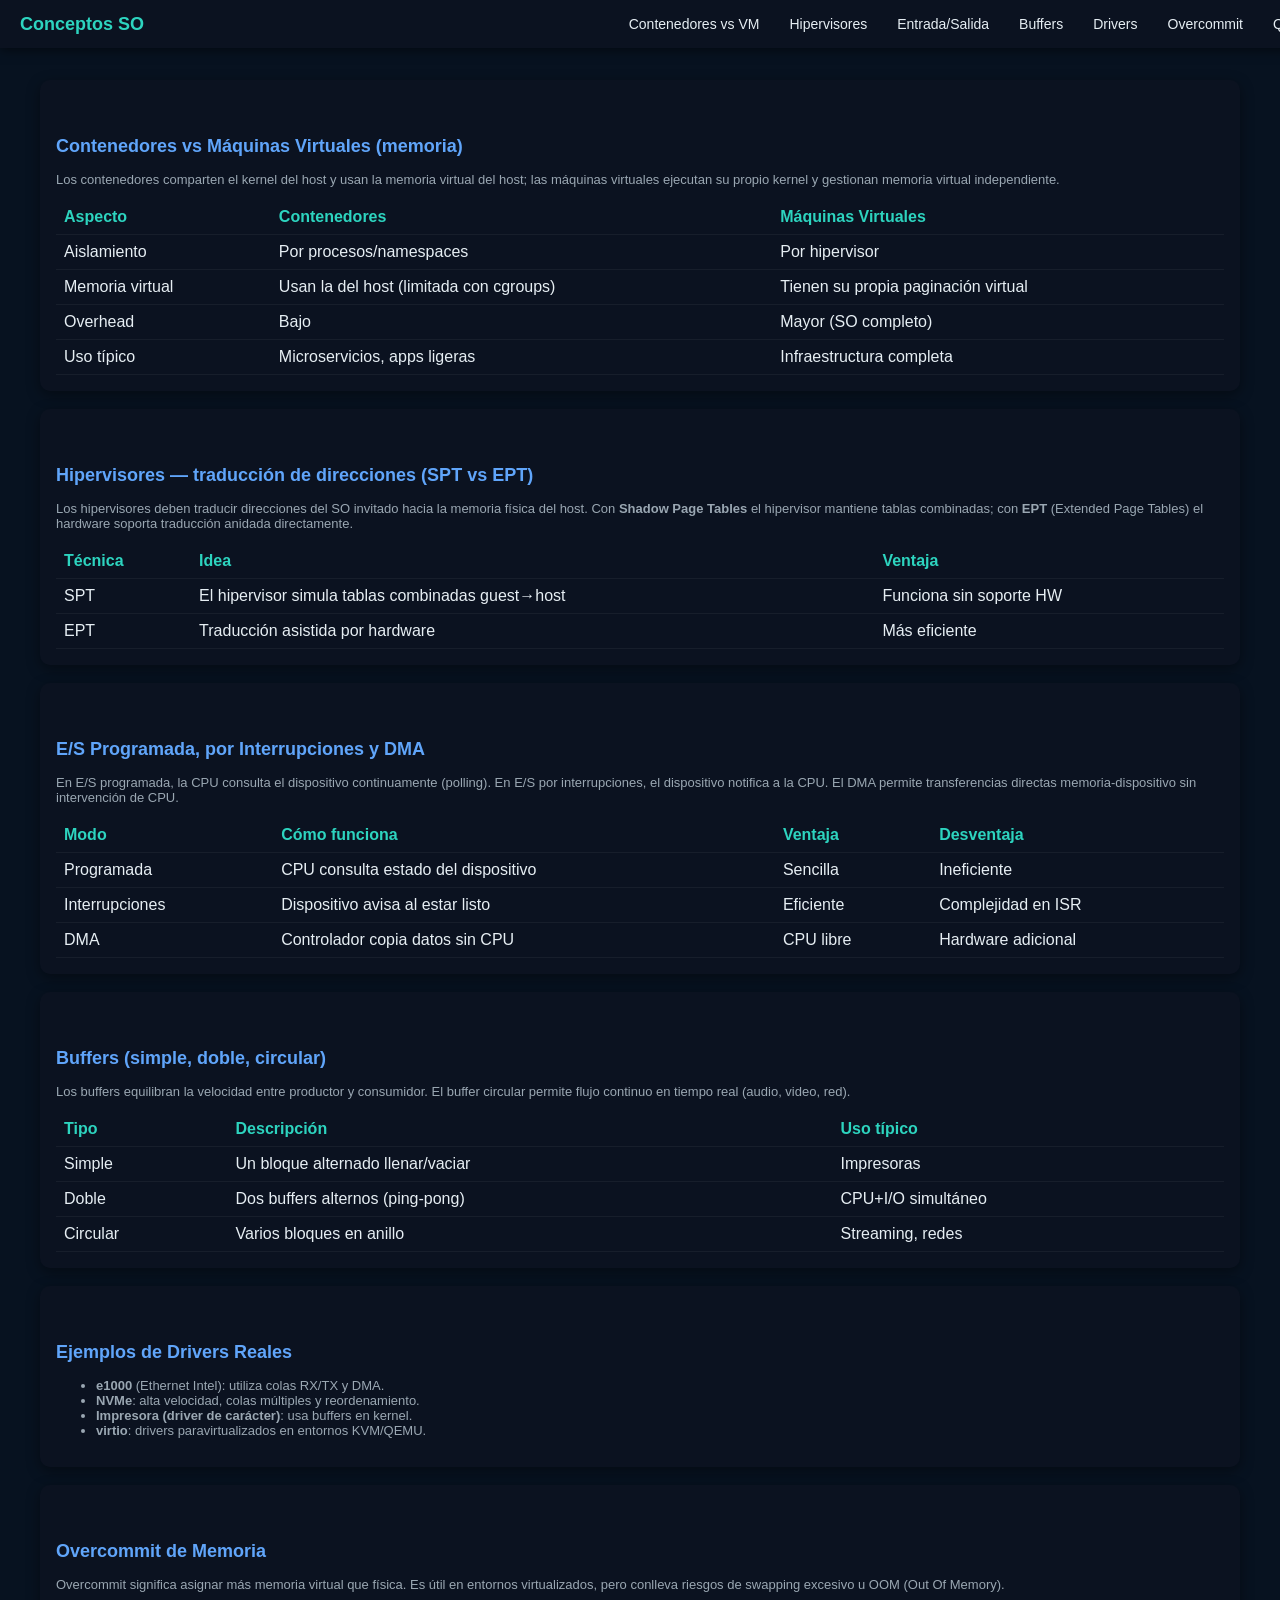
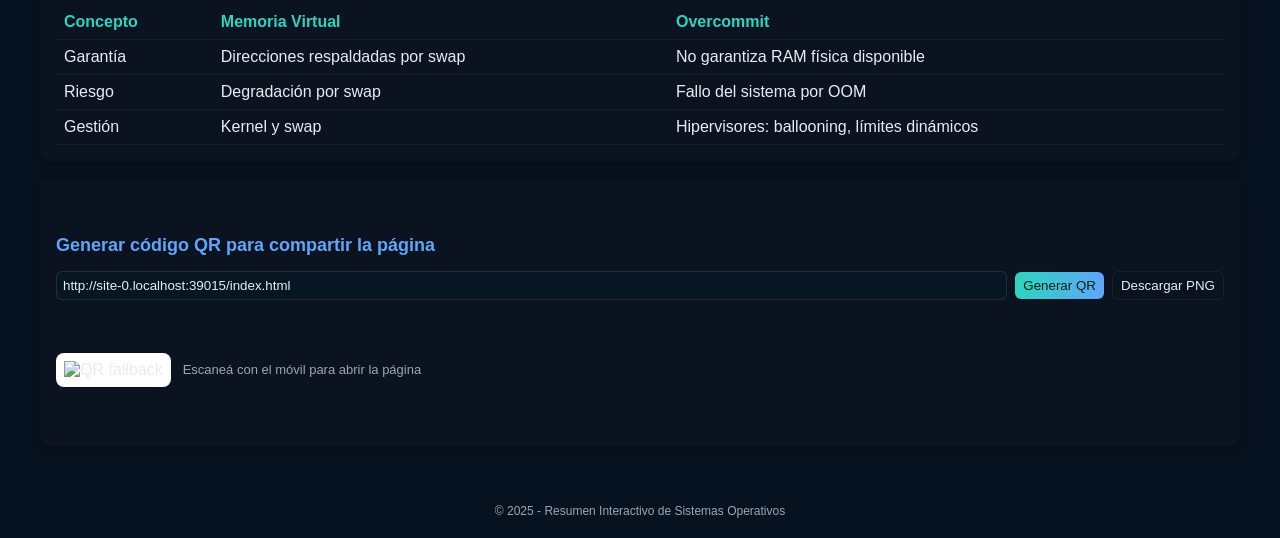
==== index.html @ 4a645644 "Create index.html" ====
<!doctype html>
<html lang="es">
<head>
<meta charset="utf-8" />
<meta name="viewport" content="width=device-width,initial-scale=1" />
<title>Resumen Interactivo - Conceptos de Sistemas Operativos</title>
<style>
  :root{
    --bg:#0f1720; --card:#0b1220; --muted:#9aa7b2; --accent:#2dd4bf; --accent2:#60a5fa; --text:#e6eef3;
    --danger:#ff7b7b; --ok:#7ee787; --glass: rgba(255,255,255,0.03);
    font-family: Inter, Roboto, "Segoe UI", Arial, sans-serif;
  }
  html,body{margin:0;background:#071220;color:var(--text);scroll-behavior:smooth;}
  body{padding-top:60px;}
  header{position:fixed;top:0;left:0;width:100%;background:#0b1220;box-shadow:0 2px 10px rgba(0,0,0,0.5);
         display:flex;align-items:center;justify-content:space-between;padding:10px 20px;z-index:1000;}
  .logo{font-size:18px;font-weight:600;color:var(--accent);}
  nav{display:flex;gap:18px;}
  nav a{color:var(--text);text-decoration:none;font-size:14px;padding:6px;border-radius:6px;}
  nav a:hover{background:rgba(255,255,255,0.08);}
  .hamburger{display:none;flex-direction:column;cursor:pointer;gap:4px;}
  .bar{width:24px;height:3px;background-color:var(--text);border-radius:3px;}
  @media (max-width:800px){
    nav{display:none;position:absolute;top:60px;left:0;width:100%;flex-direction:column;
        background:#0b1220;border-top:1px solid rgba(255,255,255,0.05);}
    nav.show{display:flex;}
    .hamburger{display:flex;}
  }

  .wrap{max-width:1200px;margin:0 auto;padding:20px;}
  h2{font-size:18px;color:var(--accent2);margin-top:40px;}
  .panel{background:var(--card);padding:16px;margin-bottom:18px;border-radius:10px;box-shadow:0 4px 14px rgba(0,0,0,0.4);}
  table{width:100%;border-collapse:collapse;margin-top:10px;}
  th,td{padding:8px;border-bottom:1px solid rgba(255,255,255,0.05);}
  th{color:var(--accent);text-align:left;}
  p.small, .small{font-size:13px;color:var(--muted);}
  footer{margin:20px 0;text-align:center;color:var(--muted);font-size:12px;}
  button,select,input[type=range]{background:#09131f;border:1px solid rgba(255,255,255,0.05);
                                   color:var(--text);padding:6px 8px;border-radius:6px;cursor:pointer;}
  button.primary{background:linear-gradient(90deg,var(--accent),var(--accent2));border:0;color:#021;}
</style>
</head>
<body>

<header>
  <div class="logo">Conceptos SO</div>
  <nav id="menu">
    <a href="#contenedores">Contenedores vs VM</a>
    <a href="#hipervisores">Hipervisores</a>
    <a href="#es">Entrada/Salida</a>
    <a href="#buffers">Buffers</a>
    <a href="#drivers">Drivers</a>
    <a href="#overcommit">Overcommit</a>
    <a href="#qrPanel">QR</a>
  </nav>
  <div class="hamburger" id="hamburger">
    <div class="bar"></div><div class="bar"></div><div class="bar"></div>
  </div>
</header>

<div class="wrap">

  <section id="contenedores" class="panel">
    <h2>Contenedores vs Máquinas Virtuales (memoria)</h2>
    <p class="small">Los contenedores comparten el kernel del host y usan la memoria virtual del host; las máquinas virtuales ejecutan su propio kernel y gestionan memoria virtual independiente.</p>
    <table>
      <tr><th>Aspecto</th><th>Contenedores</th><th>Máquinas Virtuales</th></tr>
      <tr><td>Aislamiento</td><td>Por procesos/namespaces</td><td>Por hipervisor</td></tr>
      <tr><td>Memoria virtual</td><td>Usan la del host (limitada con cgroups)</td><td>Tienen su propia paginación virtual</td></tr>
      <tr><td>Overhead</td><td>Bajo</td><td>Mayor (SO completo)</td></tr>
      <tr><td>Uso típico</td><td>Microservicios, apps ligeras</td><td>Infraestructura completa</td></tr>
    </table>
  </section>

  <section id="hipervisores" class="panel">
    <h2>Hipervisores — traducción de direcciones (SPT vs EPT)</h2>
    <p class="small">Los hipervisores deben traducir direcciones del SO invitado hacia la memoria física del host. Con <b>Shadow Page Tables</b> el hipervisor mantiene tablas combinadas; con <b>EPT</b> (Extended Page Tables) el hardware soporta traducción anidada directamente.</p>
    <table>
      <tr><th>Técnica</th><th>Idea</th><th>Ventaja</th></tr>
      <tr><td>SPT</td><td>El hipervisor simula tablas combinadas guest→host</td><td>Funciona sin soporte HW</td></tr>
      <tr><td>EPT</td><td>Traducción asistida por hardware</td><td>Más eficiente</td></tr>
    </table>
  </section>

  <section id="es" class="panel">
    <h2>E/S Programada, por Interrupciones y DMA</h2>
    <p class="small">En E/S programada, la CPU consulta el dispositivo continuamente (polling). En E/S por interrupciones, el dispositivo notifica a la CPU. El DMA permite transferencias directas memoria-dispositivo sin intervención de CPU.</p>
    <table>
      <tr><th>Modo</th><th>Cómo funciona</th><th>Ventaja</th><th>Desventaja</th></tr>
      <tr><td>Programada</td><td>CPU consulta estado del dispositivo</td><td>Sencilla</td><td>Ineficiente</td></tr>
      <tr><td>Interrupciones</td><td>Dispositivo avisa al estar listo</td><td>Eficiente</td><td>Complejidad en ISR</td></tr>
      <tr><td>DMA</td><td>Controlador copia datos sin CPU</td><td>CPU libre</td><td>Hardware adicional</td></tr>
    </table>
  </section>

  <section id="buffers" class="panel">
    <h2>Buffers (simple, doble, circular)</h2>
    <p class="small">Los buffers equilibran la velocidad entre productor y consumidor. El buffer circular permite flujo continuo en tiempo real (audio, video, red).</p>
    <table>
      <tr><th>Tipo</th><th>Descripción</th><th>Uso típico</th></tr>
      <tr><td>Simple</td><td>Un bloque alternado llenar/vaciar</td><td>Impresoras</td></tr>
      <tr><td>Doble</td><td>Dos buffers alternos (ping-pong)</td><td>CPU+I/O simultáneo</td></tr>
      <tr><td>Circular</td><td>Varios bloques en anillo</td><td>Streaming, redes</td></tr>
    </table>
  </section>

  <section id="drivers" class="panel">
    <h2>Ejemplos de Drivers Reales</h2>
    <ul class="small">
      <li><b>e1000</b> (Ethernet Intel): utiliza colas RX/TX y DMA.</li>
      <li><b>NVMe</b>: alta velocidad, colas múltiples y reordenamiento.</li>
      <li><b>Impresora (driver de carácter)</b>: usa buffers en kernel.</li>
      <li><b>virtio</b>: drivers paravirtualizados en entornos KVM/QEMU.</li>
    </ul>
  </section>

  <section id="overcommit" class="panel">
    <h2>Overcommit de Memoria</h2>
    <p class="small">Overcommit significa asignar más memoria virtual que física. Es útil en entornos virtualizados, pero conlleva riesgos de swapping excesivo u OOM (Out Of Memory).</p>
    <table>
      <tr><th>Concepto</th><th>Memoria Virtual</th><th>Overcommit</th></tr>
      <tr><td>Garantía</td><td>Direcciones respaldadas por swap</td><td>No garantiza RAM física disponible</td></tr>
      <tr><td>Riesgo</td><td>Degradación por swap</td><td>Fallo del sistema por OOM</td></tr>
      <tr><td>Gestión</td><td>Kernel y swap</td><td>Hipervisores: ballooning, límites dinámicos</td></tr>
    </table>
  </section>

  <!-- SECCIÓN QR -->
  <section id="qrPanel" class="panel">
    <h2>Generar código QR para compartir la página</h2>
    <div style="display:flex;gap:8px;flex-wrap:wrap;align-items:center;">
      <input id="qrUrl" type="text" value="" style="flex:1;padding:6px;border-radius:6px;border:1px solid rgba(255,255,255,0.1);background:#071623;color:#e6eef3" />
      <button id="btnGenQR" class="primary">Generar QR</button>
      <button id="btnDownloadQR">Descargar PNG</button>
    </div>
    <div id="qrHolder" style="margin-top:10px;min-height:120px;display:flex;align-items:center;gap:12px">
      <div id="qrcode" style="background:#ffffff;padding:8px;border-radius:8px"></div>
      <div style="font-size:13px;color:#9aa7b2">Escaneá con el móvil para abrir la página</div>
    </div>
  </section>

</div>

<footer>© 2025 - Resumen Interactivo de Sistemas Operativos</footer>

<!-- Librería QR -->
<script src="https://cdn.jsdelivr.net/npm/qrcode/build/qrcode.min.js"></script>

<script>
const burger=document.getElementById("hamburger");
const menu=document.getElementById("menu");
burger.addEventListener("click",()=> menu.classList.toggle("show"));

// QR logic
const qrUrlInput=document.getElementById('qrUrl');
const btnGen=document.getElementById('btnGenQR');
const btnDownload=document.getElementById('btnDownloadQR');
const qrHolder=document.getElementById('qrcode');

if(location.protocol==='file:'){
  qrUrlInput.placeholder='Serví este archivo con un servidor (python -m http.server) para compartir.';
}else{
  qrUrlInput.value=location.href;
}

async function generarQR(text){
  qrHolder.innerHTML='';
  try{
    const opts={errorCorrectionLevel:'H',type:'image/png',width:240,margin:2};
    const dataUrl=await QRCode.toDataURL(text,opts);
    const img=document.createElement('img');
    img.src=dataUrl; img.alt='QR';
    img.style.width='180px'; img.style.height='180px'; img.style.borderRadius='8px';
    qrHolder.appendChild(img);
    qrHolder.dataset.qrdata=dataUrl;
  }catch(err){
    console.error('QR error',err);
    const url='https://chart.googleapis.com/chart?cht=qr&chs=240x240&chl='+encodeURIComponent(text);
    const img=document.createElement('img');
    img.src=url; img.alt='QR fallback';
    img.style.width='180px'; img.style.height='180px';
    qrHolder.appendChild(img);
    qrHolder.dataset.qrdata=url;
  }
}

btnDownload.addEventListener('click',()=>{
  const data=qrHolder.dataset.qrdata;
  if(!data){alert('Primero generá el QR');return;}
  if(data.startsWith('data:')){
    const a=document.createElement('a');
    a.href=data; a.download='qr_page.png';
    document.body.appendChild(a); a.click(); a.remove();
  }else window.open(data,'_blank');
});

btnGen.addEventListener('click',()=>{
  const txt=qrUrlInput.value.trim();
  if(!txt){alert('Ingresá una URL válida');return;}
  generarQR(txt);
});

if(qrUrlInput.value){generarQR(qrUrlInput.value);}
</script>

</body>
</html>
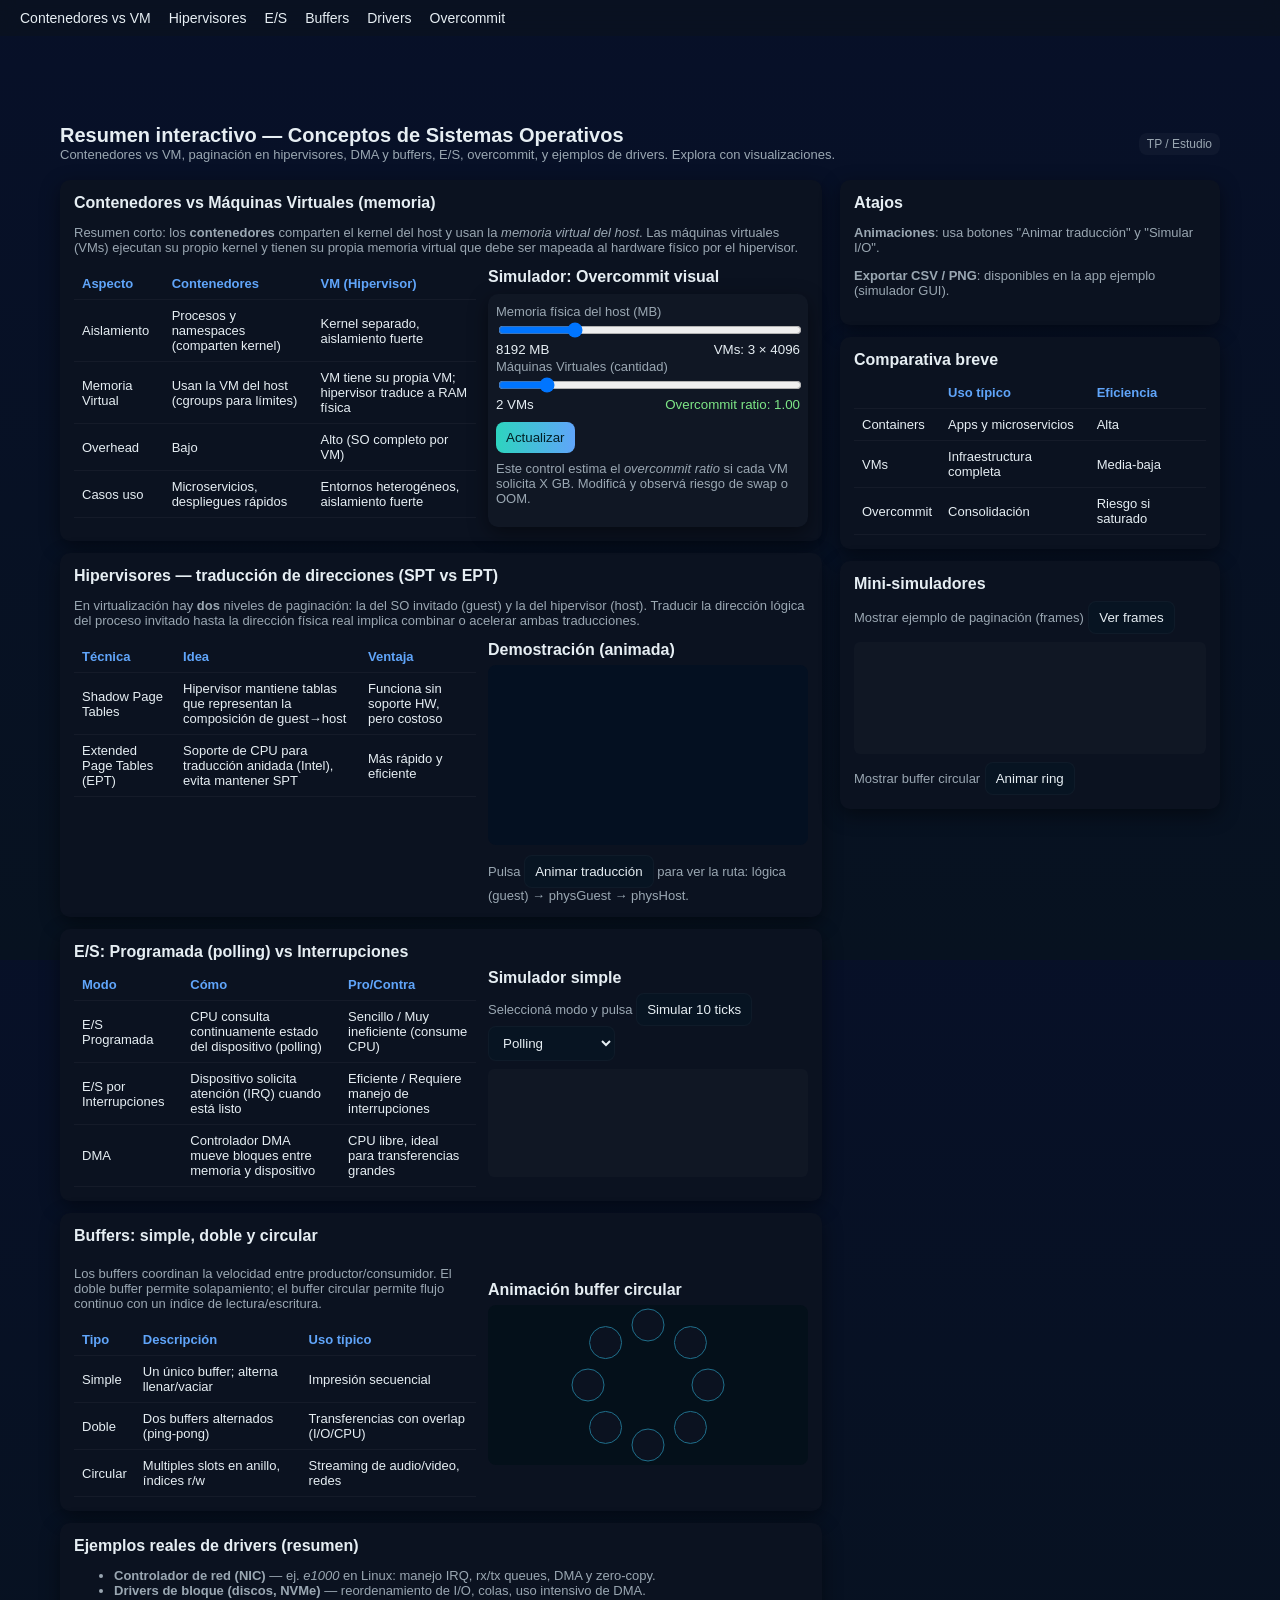
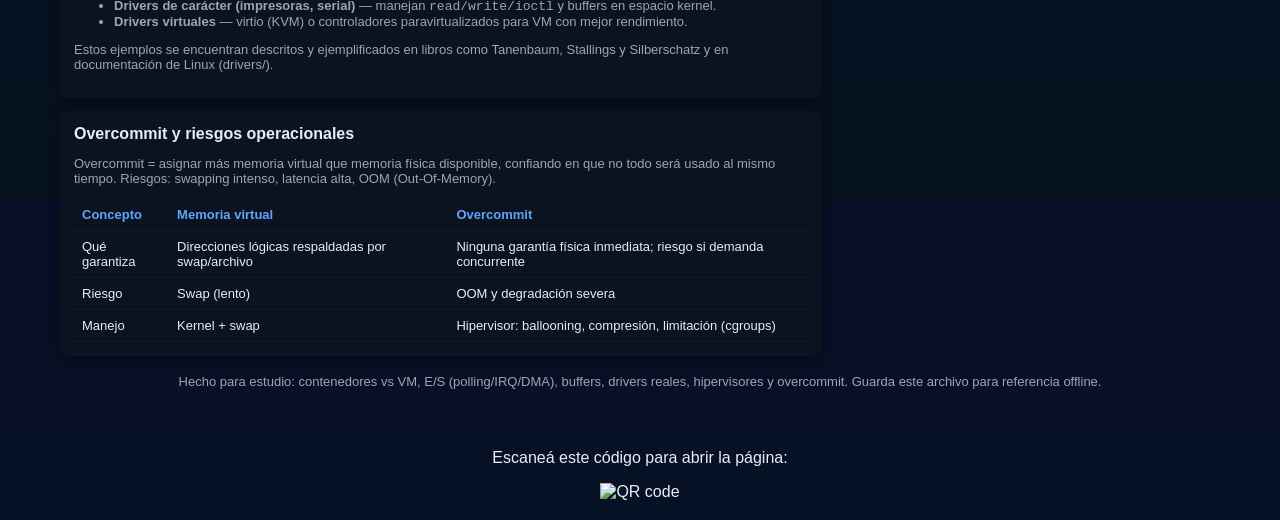
==== commit 5de4ba98: "index.html" ====
--- a/index.html
+++ b/index.html
@@ -7,202 +7,481 @@
 <style>
   :root{
     --bg:#0f1720; --card:#0b1220; --muted:#9aa7b2; --accent:#2dd4bf; --accent2:#60a5fa; --text:#e6eef3;
-    --danger:#ff7b7b; --ok:#7ee787; --glass: rgba(255,255,255,0.03);
+    --danger:#ff7b7b; --ok:#7ee787;
+    --glass: rgba(255,255,255,0.03);
     font-family: Inter, Roboto, "Segoe UI", Arial, sans-serif;
   }
-  html,body{margin:0;background:#071220;color:var(--text);scroll-behavior:smooth;}
-  body{padding-top:60px;}
-  header{position:fixed;top:0;left:0;width:100%;background:#0b1220;box-shadow:0 2px 10px rgba(0,0,0,0.5);
-         display:flex;align-items:center;justify-content:space-between;padding:10px 20px;z-index:1000;}
-  .logo{font-size:18px;font-weight:600;color:var(--accent);}
-  nav{display:flex;gap:18px;}
-  nav a{color:var(--text);text-decoration:none;font-size:14px;padding:6px;border-radius:6px;}
-  nav a:hover{background:rgba(255,255,255,0.08);}
-  .hamburger{display:none;flex-direction:column;cursor:pointer;gap:4px;}
-  .bar{width:24px;height:3px;background-color:var(--text);border-radius:3px;}
-  @media (max-width:800px){
-    nav{display:none;position:absolute;top:60px;left:0;width:100%;flex-direction:column;
-        background:#0b1220;border-top:1px solid rgba(255,255,255,0.05);}
-    nav.show{display:flex;}
-    .hamburger{display:flex;}
-  }
-
-  .wrap{max-width:1200px;margin:0 auto;padding:20px;}
-  h2{font-size:18px;color:var(--accent2);margin-top:40px;}
-  .panel{background:var(--card);padding:16px;margin-bottom:18px;border-radius:10px;box-shadow:0 4px 14px rgba(0,0,0,0.4);}
-  table{width:100%;border-collapse:collapse;margin-top:10px;}
-  th,td{padding:8px;border-bottom:1px solid rgba(255,255,255,0.05);}
-  th{color:var(--accent);text-align:left;}
-  p.small, .small{font-size:13px;color:var(--muted);}
-  footer{margin:20px 0;text-align:center;color:var(--muted);font-size:12px;}
-  button,select,input[type=range]{background:#09131f;border:1px solid rgba(255,255,255,0.05);
-                                   color:var(--text);padding:6px 8px;border-radius:6px;cursor:pointer;}
-  button.primary{background:linear-gradient(90deg,var(--accent),var(--accent2));border:0;color:#021;}
+  html,body{height:100%; margin:0; background:linear-gradient(180deg,#071028 0%, #071220 100%); color:var(--text);}
+  .wrap{max-width:1200px;margin:24px auto;padding:20px;}
+  header{display:flex;gap:16px;align-items:center;margin-bottom:18px}
+  h1{font-size:20px;margin:0}
+  p.lead{margin:0;color:var(--muted);font-size:13px}
+
+  .grid{display:grid;grid-template-columns:1fr 380px;gap:18px}
+  .panel{background:var(--card);padding:14px;border-radius:10px;box-shadow:0 6px 20px rgba(0,0,0,0.45)}
+  .small{font-size:13px;color:var(--muted)}
+  .section-title{display:flex;align-items:center;gap:8px;margin-bottom:8px}
+  .section-title h2{font-size:16px;margin:0}
+  table{width:100%;border-collapse:collapse;font-size:13px}
+  th,td{padding:8px;border-bottom:1px solid rgba(255,255,255,0.04);text-align:left}
+  th{color:var(--accent2);font-weight:600}
+  .badge{background:var(--glass);padding:4px 8px;border-radius:8px;font-size:12px;color:var(--muted)}
+  button, select{background:#071422;border:1px solid rgba(255,255,255,0.03);color:var(--text);padding:8px 10px;border-radius:8px;cursor:pointer}
+  button.primary{background:linear-gradient(90deg,var(--accent),var(--accent2));border:0;color:#022026}
+  .mono{font-family:ui-monospace, SFMono-Regular, Menlo, Monaco, "Roboto Mono", monospace;background:rgba(255,255,255,0.02);padding:6px;border-radius:6px}
+  footer{margin-top:18px;font-size:12px;color:var(--muted);text-align:center}
+
+  @media (max-width:980px){ .grid{grid-template-columns:1fr; } .panel{margin-bottom:12px} }
+
+  /* === Menú de navegación === */
+  nav{position:fixed;top:0;left:0;width:100%;background:#0b1220cc;backdrop-filter:blur(8px);z-index:999;
+      display:flex;justify-content:space-between;align-items:center;padding:10px 20px;}
+  nav .menu-links{display:flex;gap:18px;}
+  nav a{color:var(--text);text-decoration:none;font-size:14px;}
+  nav a:hover{color:var(--accent2);}
+  .menu-btn{display:none;flex-direction:column;gap:4px;cursor:pointer;}
+  .menu-btn div{width:22px;height:2px;background:var(--text);}
+  @media (max-width:700px){
+    .menu-links{display:none;flex-direction:column;gap:10px;position:absolute;top:50px;left:0;width:100%;
+      background:#0b1220ee;padding:10px;}
+    .menu-links.active{display:flex;}
+    .menu-btn{display:flex;}
+  }
+
+  /* === QR === */
+  .qr-container{text-align:center;margin-top:40px;}
+  .qr-container img{width:150px;height:150px;}
+</style>
+</head>
+
+<body>
+<!-- ==== MENÚ SUPERIOR ==== -->
+<nav>
+  <div class="menu-btn" onclick="document.querySelector('.menu-links').classList.toggle('active')">
+    <div></div><div></div><div></div>
+  </div>
+  <div class="menu-links">
+    <a href="#contenedores">Contenedores vs VM</a>
+    <a href="#hipervisores">Hipervisores</a>
+    <a href="#es">E/S</a>
+    <a href="#buffers">Buffers</a>
+    <a href="#drivers">Drivers</a>
+    <a href="#overcommit">Overcommit</a>
+  </div>
+</nav>
+
+<div class="wrap" style="margin-top:60px">
+ <!doctype html>
+<html lang="es">
+<head>
+<meta charset="utf-8" />
+<meta name="viewport" content="width=device-width,initial-scale=1" />
+<title>Resumen Interactivo - Conceptos de Sistemas Operativos</title>
+<style>
+  :root{
+    --bg:#0f1720; --card:#0b1220; --muted:#9aa7b2; --accent:#2dd4bf; --accent2:#60a5fa; --text:#e6eef3;
+    --danger:#ff7b7b; --ok:#7ee787;
+    --glass: rgba(255,255,255,0.03);
+    font-family: Inter, Roboto, "Segoe UI", Arial, sans-serif;
+  }
+  html,body{height:100%; margin:0; background:linear-gradient(180deg,#071028 0%, #071220 100%); color:var(--text);}
+  .wrap{max-width:1200px;margin:24px auto;padding:20px;}
+  header{display:flex;gap:16px;align-items:center;margin-bottom:18px}
+  h1{font-size:20px;margin:0}
+  p.lead{margin:0;color:var(--muted);font-size:13px}
+
+  .grid{display:grid;grid-template-columns:1fr 380px;gap:18px}
+  .panel{background:var(--card);padding:14px;border-radius:10px;box-shadow:0 6px 20px rgba(0,0,0,0.45)}
+  .small{font-size:13px;color:var(--muted)}
+  .section-title{display:flex;align-items:center;gap:8px;margin-bottom:8px}
+  .section-title h2{font-size:16px;margin:0}
+  table{width:100%;border-collapse:collapse;font-size:13px}
+  th,td{padding:8px;border-bottom:1px solid rgba(255,255,255,0.04);text-align:left}
+  th{color:var(--accent2);font-weight:600}
+  .badge{background:var(--glass);padding:4px 8px;border-radius:8px;font-size:12px;color:var(--muted)}
+  .controls{display:flex;gap:8px;flex-wrap:wrap;margin-bottom:8px}
+  button, select{background:#071422;border:1px solid rgba(255,255,255,0.03);color:var(--text);padding:8px 10px;border-radius:8px;cursor:pointer}
+  button.primary{background:linear-gradient(90deg,var(--accent),var(--accent2));border:0;color:#022026}
+  .mono{font-family:ui-monospace, SFMono-Regular, Menlo, Monaco, "Roboto Mono", monospace;background:rgba(255,255,255,0.02);padding:6px;border-radius:6px}
+  .row{display:flex;gap:12px;align-items:center}
+  .accordion{margin-top:8px}
+  .acc-item{border-radius:8px;overflow:hidden;border:1px solid rgba(255,255,255,0.03);margin-bottom:8px}
+  .acc-head{background:linear-gradient(90deg,rgba(255,255,255,0.02),transparent);padding:10px;cursor:pointer;display:flex;justify-content:space-between;align-items:center}
+  .acc-body{padding:12px;display:none;background:linear-gradient(180deg, rgba(255,255,255,0.01), transparent)}
+  .kbd{background:#051018;padding:4px 6px;border-radius:6px;font-size:13px;color:var(--muted)}
+  footer{margin-top:18px;font-size:12px;color:var(--muted);text-align:center}
+
+  /* small visual components */
+  .mem-visual{height:28px;border-radius:6px;overflow:hidden;background:#051018;border:1px solid rgba(255,255,255,0.03)}
+  .block{height:100%;display:inline-block;vertical-align:top}
+  .free{background:#133e2b}
+  .proc{background:#2a9d8f}
+  .proc2{background:#60a5fa}
+  .proc3{background:#f59e0b}
+  .legend{display:flex;gap:10px;margin-top:6px;font-size:13px}
+
+  /* responsive */
+  @media (max-width:980px){ .grid{grid-template-columns:1fr; } .panel{margin-bottom:12px} }
 </style>
 </head>
 <body>
-
-<header>
-  <div class="logo">Conceptos SO</div>
-  <nav id="menu">
-    <a href="#contenedores">Contenedores vs VM</a>
-    <a href="#hipervisores">Hipervisores</a>
-    <a href="#es">Entrada/Salida</a>
-    <a href="#buffers">Buffers</a>
-    <a href="#drivers">Drivers</a>
-    <a href="#overcommit">Overcommit</a>
-    <a href="#qrPanel">QR</a>
-  </nav>
-  <div class="hamburger" id="hamburger">
-    <div class="bar"></div><div class="bar"></div><div class="bar"></div>
+<div class="wrap">
+  <header>
+    <div>
+      <h1>Resumen interactivo — Conceptos de Sistemas Operativos</h1>
+      <p class="lead">Contenedores vs VM, paginación en hipervisores, DMA y buffers, E/S, overcommit, y ejemplos de drivers. Explora con visualizaciones.</p>
+    </div>
+    <div style="margin-left:auto">
+      <span class="badge">TP / Estudio</span>
+    </div>
+  </header>
+
+  <div class="grid">
+    <!-- Main content -->
+    <main>
+      <!-- Section: Contenedores vs VM -->
+      <section class="panel">
+        <div class="section-title"><h2>Contenedores vs Máquinas Virtuales (memoria)</h2></div>
+        <p class="small">Resumen corto: los <strong>contenedores</strong> comparten el kernel del host y usan la <em>memoria virtual del host</em>. Las máquinas virtuales (VMs) ejecutan su propio kernel y tienen su propia memoria virtual que debe ser mapeada al hardware físico por el hipervisor.</p>
+
+        <div style="display:flex;gap:12px;margin-top:10px;flex-wrap:wrap">
+          <div style="flex:1">
+            <table>
+              <thead><tr><th>Aspecto</th><th>Contenedores</th><th>VM (Hipervisor)</th></tr></thead>
+              <tbody>
+                <tr><td>Aislamiento</td><td>Procesos y namespaces (comparten kernel)</td><td>Kernel separado, aislamiento fuerte</td></tr>
+                <tr><td>Memoria Virtual</td><td>Usan la VM del host (cgroups para límites)</td><td>VM tiene su propia VM; hipervisor traduce a RAM física</td></tr>
+                <tr><td>Overhead</td><td>Bajo</td><td>Alto (SO completo por VM)</td></tr>
+                <tr><td>Casos uso</td><td>Microservicios, despliegues rápidos</td><td>Entornos heterogéneos, aislamiento fuerte</td></tr>
+              </tbody>
+            </table>
+          </div>
+
+          <div style="width:320px">
+            <div class="section-title"><h2>Simulador: Overcommit visual</h2></div>
+            <div class="panel" style="padding:8px;background:rgba(255,255,255,0.02)">
+              <label class="small">Memoria física del host (MB)</label>
+              <input id="hostMem" type="range" min="512" max="32768" value="8192" style="width:100%"/>
+              <div class="row" style="justify-content:space-between"><small id="hostMemVal">8192 MB</small><small id="vmsVal">VMs: 3 × 4096</small></div>
+
+              <label class="small" style="margin-top:8px">Máquinas Virtuales (cantidad)</label>
+              <input id="vmCount" type="range" min="1" max="8" value="2" style="width:100%"/>
+              <div class="row" style="justify-content:space-between"><small id="vmCountVal">2 VMs</small><small id="overcommitVal">Overcommit ratio: 1.0</small></div>
+
+              <button class="primary" style="margin-top:10px" onclick="updateOvercommit()">Actualizar</button>
+              <p class="small" style="margin-top:8px">Este control estima el <em>overcommit ratio</em> si cada VM solicita X GB. Modificá y observá riesgo de swap o OOM.</p>
+            </div>
+          </div>
+        </div>
+      </section>
+
+      <!-- Section: Pag. y EPT/SPT -->
+      <section class="panel" style="margin-top:12px">
+        <div class="section-title"><h2>Hipervisores — traducción de direcciones (SPT vs EPT)</h2></div>
+        <p class="small">En virtualización hay <strong>dos</strong> niveles de paginación: la del SO invitado (guest) y la del hipervisor (host). Traducir la dirección lógica del proceso invitado hasta la dirección física real implica combinar o acelerar ambas traducciones.</p>
+
+        <div style="display:flex;gap:12px;flex-wrap:wrap">
+          <div style="flex:1">
+            <table>
+              <thead><tr><th>Técnica</th><th>Idea</th><th>Ventaja</th></tr></thead>
+              <tbody>
+                <tr><td>Shadow Page Tables</td><td>Hipervisor mantiene tablas que representan la composición de guest→host</td><td>Funciona sin soporte HW, pero costoso</td></tr>
+                <tr><td>Extended Page Tables (EPT)</td><td>Soporte de CPU para traducción anidada (Intel), evita mantener SPT</td><td>Más rápido y eficiente</td></tr>
+              </tbody>
+            </table>
+          </div>
+          <div style="width:320px">
+            <div style="font-weight:600;margin-bottom:6px">Demostración (animada)</div>
+            <svg id="virtSVG" width="320" height="180" style="background:#041021;border-radius:8px"></svg>
+            <div class="small" style="margin-top:6px">Pulsa <button onclick="runVirtAnim()">Animar traducción</button> para ver la ruta: lógica (guest) → physGuest → physHost.</div>
+          </div>
+        </div>
+      </section>
+
+      <!-- Section: E/S - polling vs interrupciones -->
+      <section class="panel" style="margin-top:12px">
+        <div class="section-title"><h2>E/S: Programada (polling) vs Interrupciones</h2></div>
+        <div style="display:flex;gap:12px">
+          <div style="flex:1">
+            <table>
+              <thead><tr><th>Modo</th><th>Cómo</th><th>Pro/Contra</th></tr></thead>
+              <tbody>
+                <tr><td>E/S Programada</td><td>CPU consulta continuamente estado del dispositivo (polling)</td><td>Sencillo / Muy ineficiente (consume CPU)</td></tr>
+                <tr><td>E/S por Interrupciones</td><td>Dispositivo solicita atención (IRQ) cuando está listo</td><td>Eficiente / Requiere manejo de interrupciones</td></tr>
+                <tr><td>DMA</td><td>Controlador DMA mueve bloques entre memoria y dispositivo</td><td>CPU libre, ideal para transferencias grandes</td></tr>
+              </tbody>
+            </table>
+          </div>
+
+          <div style="width:320px">
+            <div style="font-weight:600;margin-bottom:6px">Simulador simple</div>
+            <div class="small">Seleccioná modo y pulsa <button onclick="simulateIO()">Simular 10 ticks</button></div>
+            <select id="ioMode">
+              <option value="poll">Polling</option>
+              <option value="irq">Interrupciones</option>
+              <option value="dma">DMA</option>
+            </select>
+            <div id="ioLog" class="mono" style="margin-top:8px;height:92px;overflow:auto;padding:8px;background:rgba(255,255,255,0.02)"></div>
+          </div>
+        </div>
+      </section>
+
+      <!-- Section: Buffers -->
+      <section class="panel" style="margin-top:12px">
+        <div class="section-title"><h2>Buffers: simple, doble y circular</h2></div>
+        <div style="display:flex;gap:12px;align-items:center">
+          <div style="flex:1">
+            <p class="small">Los buffers coordinan la velocidad entre productor/consumidor. El doble buffer permite solapamiento; el buffer circular permite flujo continuo con un índice de lectura/escritura.</p>
+            <table>
+              <thead><tr><th>Tipo</th><th>Descripción</th><th>Uso típico</th></tr></thead>
+              <tbody>
+                <tr><td>Simple</td><td>Un único buffer; alterna llenar/vaciar</td><td>Impresión secuencial</td></tr>
+                <tr><td>Doble</td><td>Dos buffers alternados (ping-pong)</td><td>Transferencias con overlap (I/O/CPU)</td></tr>
+                <tr><td>Circular</td><td>Multiples slots en anillo, índices r/w</td><td>Streaming de audio/video, redes</td></tr>
+              </tbody>
+            </table>
+          </div>
+          <div style="width:320px">
+            <div style="font-weight:600;margin-bottom:6px">Animación buffer circular</div>
+            <svg id="ring" width="320" height="160" style="background:#04101a;border-radius:8px"></svg>
+          </div>
+        </div>
+      </section>
+
+      <!-- Section: Drivers reales -->
+      <section class="panel" style="margin-top:12px">
+        <div class="section-title"><h2>Ejemplos reales de drivers (resumen)</h2></div>
+        <ul class="small">
+          <li><strong>Controlador de red (NIC)</strong> — ej. <em>e1000</em> en Linux: manejo IRQ, rx/tx queues, DMA y zero-copy.</li>
+          <li><strong>Drivers de bloque (discos, NVMe)</strong> — reordenamiento de I/O, colas, uso intensivo de DMA.</li>
+          <li><strong>Drivers de carácter (impresoras, serial)</strong> — manejan <code>read/write/ioctl</code> y buffers en espacio kernel.</li>
+          <li><strong>Drivers virtuales</strong> — virtio (KVM) o controladores paravirtualizados para VM con mejor rendimiento.</li>
+        </ul>
+        <p class="small">Estos ejemplos se encuentran descritos y ejemplificados en libros como Tanenbaum, Stallings y Silberschatz y en documentación de Linux (drivers/).</p>
+      </section>
+
+      <!-- Section: Overcommit -->
+      <section class="panel" style="margin-top:12px">
+        <div class="section-title"><h2>Overcommit y riesgos operacionales</h2></div>
+        <p class="small">Overcommit = asignar más memoria virtual que memoria física disponible, confiando en que no todo será usado al mismo tiempo. Riesgos: swapping intenso, latencia alta, OOM (Out-Of-Memory).</p>
+        <table>
+          <thead><tr><th>Concepto</th><th>Memoria virtual</th><th>Overcommit</th></tr></thead>
+          <tbody>
+            <tr><td>Qué garantiza</td><td>Direcciones lógicas respaldadas por swap/archivo</td><td>Ninguna garantía física inmediata; riesgo si demanda concurrente</td></tr>
+            <tr><td>Riesgo</td><td>Swap (lento)</td><td>OOM y degradación severa</td></tr>
+            <tr><td>Manejo</td><td>Kernel + swap</td><td>Hipervisor: ballooning, compresión, limitación (cgroups)</td></tr>
+          </tbody>
+        </table>
+      </section>
+
+    </main>
+
+    <!-- Sidebar -->
+    <aside>
+      <div class="panel" style="margin-bottom:12px">
+        <div class="section-title"><h2>Atajos</h2></div>
+        <div class="small">
+          <p><strong>Animaciones</strong>: usa botones "Animar traducción" y "Simular I/O".</p>
+          <p><strong>Exportar CSV / PNG</strong>: disponibles en la app ejemplo (simulador GUI).</p>
+        </div>
+      </div>
+
+      <div class="panel" style="margin-bottom:12px">
+        <div class="section-title"><h2>Comparativa breve</h2></div>
+        <table>
+          <thead><tr><th></th><th>Uso típico</th><th>Eficiencia</th></tr></thead>
+          <tbody>
+            <tr><td>Containers</td><td>Apps y microservicios</td><td>Alta</td></tr>
+            <tr><td>VMs</td><td>Infraestructura completa</td><td>Media-baja</td></tr>
+            <tr><td>Overcommit</td><td>Consolidación</td><td>Riesgo si saturado</td></tr>
+          </tbody>
+        </table>
+      </div>
+
+      <div class="panel">
+        <div class="section-title"><h2>Mini-simuladores</h2></div>
+
+        <div style="margin-bottom:8px">
+          <label class="small">Mostrar ejemplo de paginación (frames)</label>
+          <button onclick="drawFrames()">Ver frames</button>
+          <div id="frames" class="mono" style="margin-top:8px;padding:8px;height:96px;overflow:auto;background:rgba(255,255,255,0.02)"></div>
+        </div>
+
+        <div>
+          <label class="small">Mostrar buffer circular</label>
+          <button onclick="ringAnim()">Animar ring</button>
+        </div>
+      </div>
+    </aside>
   </div>
-</header>
-
-<div class="wrap">
-
-  <section id="contenedores" class="panel">
-    <h2>Contenedores vs Máquinas Virtuales (memoria)</h2>
-    <p class="small">Los contenedores comparten el kernel del host y usan la memoria virtual del host; las máquinas virtuales ejecutan su propio kernel y gestionan memoria virtual independiente.</p>
-    <table>
-      <tr><th>Aspecto</th><th>Contenedores</th><th>Máquinas Virtuales</th></tr>
-      <tr><td>Aislamiento</td><td>Por procesos/namespaces</td><td>Por hipervisor</td></tr>
-      <tr><td>Memoria virtual</td><td>Usan la del host (limitada con cgroups)</td><td>Tienen su propia paginación virtual</td></tr>
-      <tr><td>Overhead</td><td>Bajo</td><td>Mayor (SO completo)</td></tr>
-      <tr><td>Uso típico</td><td>Microservicios, apps ligeras</td><td>Infraestructura completa</td></tr>
-    </table>
-  </section>
-
-  <section id="hipervisores" class="panel">
-    <h2>Hipervisores — traducción de direcciones (SPT vs EPT)</h2>
-    <p class="small">Los hipervisores deben traducir direcciones del SO invitado hacia la memoria física del host. Con <b>Shadow Page Tables</b> el hipervisor mantiene tablas combinadas; con <b>EPT</b> (Extended Page Tables) el hardware soporta traducción anidada directamente.</p>
-    <table>
-      <tr><th>Técnica</th><th>Idea</th><th>Ventaja</th></tr>
-      <tr><td>SPT</td><td>El hipervisor simula tablas combinadas guest→host</td><td>Funciona sin soporte HW</td></tr>
-      <tr><td>EPT</td><td>Traducción asistida por hardware</td><td>Más eficiente</td></tr>
-    </table>
-  </section>
-
-  <section id="es" class="panel">
-    <h2>E/S Programada, por Interrupciones y DMA</h2>
-    <p class="small">En E/S programada, la CPU consulta el dispositivo continuamente (polling). En E/S por interrupciones, el dispositivo notifica a la CPU. El DMA permite transferencias directas memoria-dispositivo sin intervención de CPU.</p>
-    <table>
-      <tr><th>Modo</th><th>Cómo funciona</th><th>Ventaja</th><th>Desventaja</th></tr>
-      <tr><td>Programada</td><td>CPU consulta estado del dispositivo</td><td>Sencilla</td><td>Ineficiente</td></tr>
-      <tr><td>Interrupciones</td><td>Dispositivo avisa al estar listo</td><td>Eficiente</td><td>Complejidad en ISR</td></tr>
-      <tr><td>DMA</td><td>Controlador copia datos sin CPU</td><td>CPU libre</td><td>Hardware adicional</td></tr>
-    </table>
-  </section>
-
-  <section id="buffers" class="panel">
-    <h2>Buffers (simple, doble, circular)</h2>
-    <p class="small">Los buffers equilibran la velocidad entre productor y consumidor. El buffer circular permite flujo continuo en tiempo real (audio, video, red).</p>
-    <table>
-      <tr><th>Tipo</th><th>Descripción</th><th>Uso típico</th></tr>
-      <tr><td>Simple</td><td>Un bloque alternado llenar/vaciar</td><td>Impresoras</td></tr>
-      <tr><td>Doble</td><td>Dos buffers alternos (ping-pong)</td><td>CPU+I/O simultáneo</td></tr>
-      <tr><td>Circular</td><td>Varios bloques en anillo</td><td>Streaming, redes</td></tr>
-    </table>
-  </section>
-
-  <section id="drivers" class="panel">
-    <h2>Ejemplos de Drivers Reales</h2>
-    <ul class="small">
-      <li><b>e1000</b> (Ethernet Intel): utiliza colas RX/TX y DMA.</li>
-      <li><b>NVMe</b>: alta velocidad, colas múltiples y reordenamiento.</li>
-      <li><b>Impresora (driver de carácter)</b>: usa buffers en kernel.</li>
-      <li><b>virtio</b>: drivers paravirtualizados en entornos KVM/QEMU.</li>
-    </ul>
-  </section>
-
-  <section id="overcommit" class="panel">
-    <h2>Overcommit de Memoria</h2>
-    <p class="small">Overcommit significa asignar más memoria virtual que física. Es útil en entornos virtualizados, pero conlleva riesgos de swapping excesivo u OOM (Out Of Memory).</p>
-    <table>
-      <tr><th>Concepto</th><th>Memoria Virtual</th><th>Overcommit</th></tr>
-      <tr><td>Garantía</td><td>Direcciones respaldadas por swap</td><td>No garantiza RAM física disponible</td></tr>
-      <tr><td>Riesgo</td><td>Degradación por swap</td><td>Fallo del sistema por OOM</td></tr>
-      <tr><td>Gestión</td><td>Kernel y swap</td><td>Hipervisores: ballooning, límites dinámicos</td></tr>
-    </table>
-  </section>
-
-  <!-- SECCIÓN QR -->
-  <section id="qrPanel" class="panel">
-    <h2>Generar código QR para compartir la página</h2>
-    <div style="display:flex;gap:8px;flex-wrap:wrap;align-items:center;">
-      <input id="qrUrl" type="text" value="" style="flex:1;padding:6px;border-radius:6px;border:1px solid rgba(255,255,255,0.1);background:#071623;color:#e6eef3" />
-      <button id="btnGenQR" class="primary">Generar QR</button>
-      <button id="btnDownloadQR">Descargar PNG</button>
-    </div>
-    <div id="qrHolder" style="margin-top:10px;min-height:120px;display:flex;align-items:center;gap:12px">
-      <div id="qrcode" style="background:#ffffff;padding:8px;border-radius:8px"></div>
-      <div style="font-size:13px;color:#9aa7b2">Escaneá con el móvil para abrir la página</div>
-    </div>
-  </section>
-
+
+  <footer class="small">Hecho para estudio: contenedores vs VM, E/S (polling/IRQ/DMA), buffers, drivers reales, hipervisores y overcommit. Guarda este archivo para referencia offline.</footer>
 </div>
 
-<footer>© 2025 - Resumen Interactivo de Sistemas Operativos</footer>
-
-<!-- Librería QR -->
-<script src="https://cdn.jsdelivr.net/npm/qrcode/build/qrcode.min.js"></script>
-
 <script>
-const burger=document.getElementById("hamburger");
-const menu=document.getElementById("menu");
-burger.addEventListener("click",()=> menu.classList.toggle("show"));
-
-// QR logic
-const qrUrlInput=document.getElementById('qrUrl');
-const btnGen=document.getElementById('btnGenQR');
-const btnDownload=document.getElementById('btnDownloadQR');
-const qrHolder=document.getElementById('qrcode');
-
-if(location.protocol==='file:'){
-  qrUrlInput.placeholder='Serví este archivo con un servidor (python -m http.server) para compartir.';
-}else{
-  qrUrlInput.value=location.href;
-}
-
-async function generarQR(text){
-  qrHolder.innerHTML='';
-  try{
-    const opts={errorCorrectionLevel:'H',type:'image/png',width:240,margin:2};
-    const dataUrl=await QRCode.toDataURL(text,opts);
-    const img=document.createElement('img');
-    img.src=dataUrl; img.alt='QR';
-    img.style.width='180px'; img.style.height='180px'; img.style.borderRadius='8px';
-    qrHolder.appendChild(img);
-    qrHolder.dataset.qrdata=dataUrl;
-  }catch(err){
-    console.error('QR error',err);
-    const url='https://chart.googleapis.com/chart?cht=qr&chs=240x240&chl='+encodeURIComponent(text);
-    const img=document.createElement('img');
-    img.src=url; img.alt='QR fallback';
-    img.style.width='180px'; img.style.height='180px';
-    qrHolder.appendChild(img);
-    qrHolder.dataset.qrdata=url;
-  }
-}
-
-btnDownload.addEventListener('click',()=>{
-  const data=qrHolder.dataset.qrdata;
-  if(!data){alert('Primero generá el QR');return;}
-  if(data.startsWith('data:')){
-    const a=document.createElement('a');
-    a.href=data; a.download='qr_page.png';
-    document.body.appendChild(a); a.click(); a.remove();
-  }else window.open(data,'_blank');
+/* -------------------------
+   Interacciones y animaciones
+   ------------------------- */
+
+function q(id){return document.getElementById(id)}
+
+/* Overcommit visual controls */
+const host = q('hostMem'), vms = q('vmCount');
+const hostVal = q('hostMemVal'), vmVal = q('vmCountVal'), ocVal = q('overcommitVal');
+host.oninput = ()=> hostVal.textContent = host.value + ' MB';
+vms.oninput = ()=> vmVal.textContent = vms.value + ' VMs';
+function updateOvercommit(){
+  const hostMB = parseInt(host.value);
+  const vmCount = parseInt(vms.value);
+  const vmSizeMB = 4096; // ejemplo: cada VM pide 4GB
+  const totalRequested = vmCount * vmSizeMB;
+  const ratio = (totalRequested / hostMB).toFixed(2);
+  ocVal.textContent = 'Overcommit ratio: ' + ratio;
+  // color feedback
+  if(ratio <= 1) ocVal.style.color = '#7ee787';
+  else if(ratio <= 2) ocVal.style.color = '#ffcf5c';
+  else ocVal.style.color = '#ff7b7b';
+}
+
+/* Virtualization SVG animation: guest -> physGuest -> host phys */
+function runVirtAnim(){
+  const svg = q('virtSVG');
+  svg.innerHTML = '';
+  const w = svg.clientWidth, h = svg.clientHeight;
+  // draw 3 boxes
+  function rect(x,y,label,color){
+    const g = document.createElementNS('http://www.w3.org/2000/svg','g');
+    const r = document.createElementNS('http://www.w3.org/2000/svg','rect');
+    r.setAttribute('x',x); r.setAttribute('y',y); r.setAttribute('width',120); r.setAttribute('height',36);
+    r.setAttribute('fill',color); r.setAttribute('rx',6);
+    const t = document.createElementNS('http://www.w3.org/2000/svg','text');
+    t.setAttribute('x', x+60); t.setAttribute('y', y+22); t.setAttribute('text-anchor','middle');
+    t.setAttribute('fill','#0b1220'); t.setAttribute('font-size',12); t.textContent = label;
+    g.appendChild(r); g.appendChild(t); svg.appendChild(g);
+    return g;
+  }
+  const g1 = rect(12,20,'Logical addr (Guest)','#60a5fa');
+  const g2 = rect(140,20,'Guest phys (pseudo)','#2dd4bf');
+  const g3 = rect(268,20,'Host phys (real)','#f59e0b');
+  // arrows
+  function arrow(x1,y1,x2,y2){
+    const l = document.createElementNS('http://www.w3.org/2000/svg','line');
+    l.setAttribute('x1',x1); l.setAttribute('y1',y1); l.setAttribute('x2',x2); l.setAttribute('y2',y2);
+    l.setAttribute('stroke','#9aa7b2'); l.setAttribute('stroke-width',2); svg.appendChild(l);
+  }
+  arrow(132,38,140,38); arrow(260,38,268,38);
+  // animate dot path
+  let t=0;
+  const dot = document.createElementNS('http://www.w3.org/2000/svg','circle');
+  dot.setAttribute('r',6); dot.setAttribute('fill','#fff'); svg.appendChild(dot);
+  function step(){
+    t++;
+    if(t<40){ dot.setAttribute('cx', 60 + t*1.8); dot.setAttribute('cy', 38); }
+    else if(t<80){ dot.setAttribute('cx', 188 + (t-40)*1.8); dot.setAttribute('cy', 38); }
+    else{ dot.setAttribute('cx', 316); dot.setAttribute('cy', 38); }
+    if(t<120) requestAnimationFrame(step);
+  }
+  step();
+}
+
+/* I/O simulation (poll vs irq vs dma) */
+function simulateIO(){
+  const mode = q('ioMode').value;
+  const log = q('ioLog');
+  log.textContent = '';
+  // simple parameters
+  const deviceReadyAt = Math.floor(Math.random()*6)+2;
+  log.textContent += `device will be ready at tick ${deviceReadyAt}\n`;
+  for(let tick=0;tick<10;tick++){
+    if(mode==='poll'){
+      log.textContent += `tick ${tick}: CPU polls -> `;
+      if(tick===deviceReadyAt) log.textContent += 'device ready -> handle data\n'; else log.textContent += 'not ready\n';
+    } else if(mode==='irq'){
+      log.textContent += `tick ${tick}: CPU does work\n`;
+      if(tick===deviceReadyAt) log.textContent += `  device raises IRQ -> CPU handles interrupt\n`;
+    } else { // DMA
+      log.textContent += `tick ${tick}: DMA transfers in background\n`;
+      if(tick===deviceReadyAt) log.textContent += `  DMA reports completion -> CPU notified\n`;
+    }
+  }
+}
+
+/* Buffer circular animation */
+function drawRing(){
+  const svg = q('ring');
+  svg.innerHTML = '';
+  const w = svg.clientWidth, h = svg.clientHeight;
+  const cx = w/2, cy = h/2, r = Math.min(w,h)/2 - 20;
+  const slots = 8;
+  for(let i=0;i<slots;i++){
+    const angle = (i/slots)*Math.PI*2 - Math.PI/2;
+    const x = cx + Math.cos(angle)*r;
+    const y = cy + Math.sin(angle)*r;
+    const circ = document.createElementNS('http://www.w3.org/2000/svg','circle');
+    circ.setAttribute('cx',x); circ.setAttribute('cy',y); circ.setAttribute('r',16);
+    circ.setAttribute('fill','#0b1220'); circ.setAttribute('stroke','#1f6f8b'); svg.appendChild(circ);
+  }
+}
+function ringAnim(){
+  drawRing();
+  const svg = q('ring');
+  const w = svg.clientWidth, h = svg.clientHeight;
+  const cx = w/2, cy = h/2, r = Math.min(w,h)/2 - 20;
+  const slots = 8;
+  let producer = 0, consumer = 4;
+  const dots = [];
+  for(let i=0;i<slots;i++){
+    const angle = (i/slots)*Math.PI*2 - Math.PI/2;
+    const x = cx + Math.cos(angle)*r;
+    const y = cy + Math.sin(angle)*r;
+    const d = document.createElementNS('http://www.w3.org/2000/svg','circle');
+    d.setAttribute('cx',x); d.setAttribute('cy',y); d.setAttribute('r',8);
+    d.setAttribute('fill','#072b2a'); svg.appendChild(d); dots.push(d);
+  }
+  let step=0;
+  function tick(){
+    // producer writes
+    dots[producer].setAttribute('fill','#2a9d8f');
+    // consumer reads previous slot
+    if(step>1){ dots[consumer].setAttribute('fill','#041018'); consumer=(consumer+1)%slots; }
+    producer=(producer+1)%slots;
+    step++;
+    if(step<32) setTimeout(tick,350);
+  }
+  tick();
+}
+
+/* Frames view (sidebar) */
+function drawFrames(){
+  const out = q('frames'); out.textContent = '';
+  const frames = 12;
+  const occupied = Math.floor(Math.random()*frames);
+  for(let i=0;i<frames;i++){
+    if(i<occupied) out.textContent += `[F${i}: used] `; else out.textContent += `[F${i}: free] `;
+  }
+}
+
+/* init small visuals */
+document.addEventListener('DOMContentLoaded', ()=>{
+  updateOvercommit();
+  drawRing();
 });
-
-btnGen.addEventListener('click',()=>{
-  const txt=qrUrlInput.value.trim();
-  if(!txt){alert('Ingresá una URL válida');return;}
-  generarQR(txt);
-});
-
-if(qrUrlInput.value){generarQR(qrUrlInput.value);}
 </script>
-
 </body>
 </html>
 
+
+  </section>
+
+  <!-- al final de TODO el contenido -->
+  <div class="qr-container">
+    <p>Escaneá este código para abrir la página:</p>
+    <img src="https://api.qrserver.com/v1/create-qr-code/?size=180x180&data=https://tu-pagina-ejemplo.com" alt="QR code">
+  </div>
+</div>
+
+<script>
+/* mantiene el menú responsive funcional */
+</script>
+</body>
+</html>
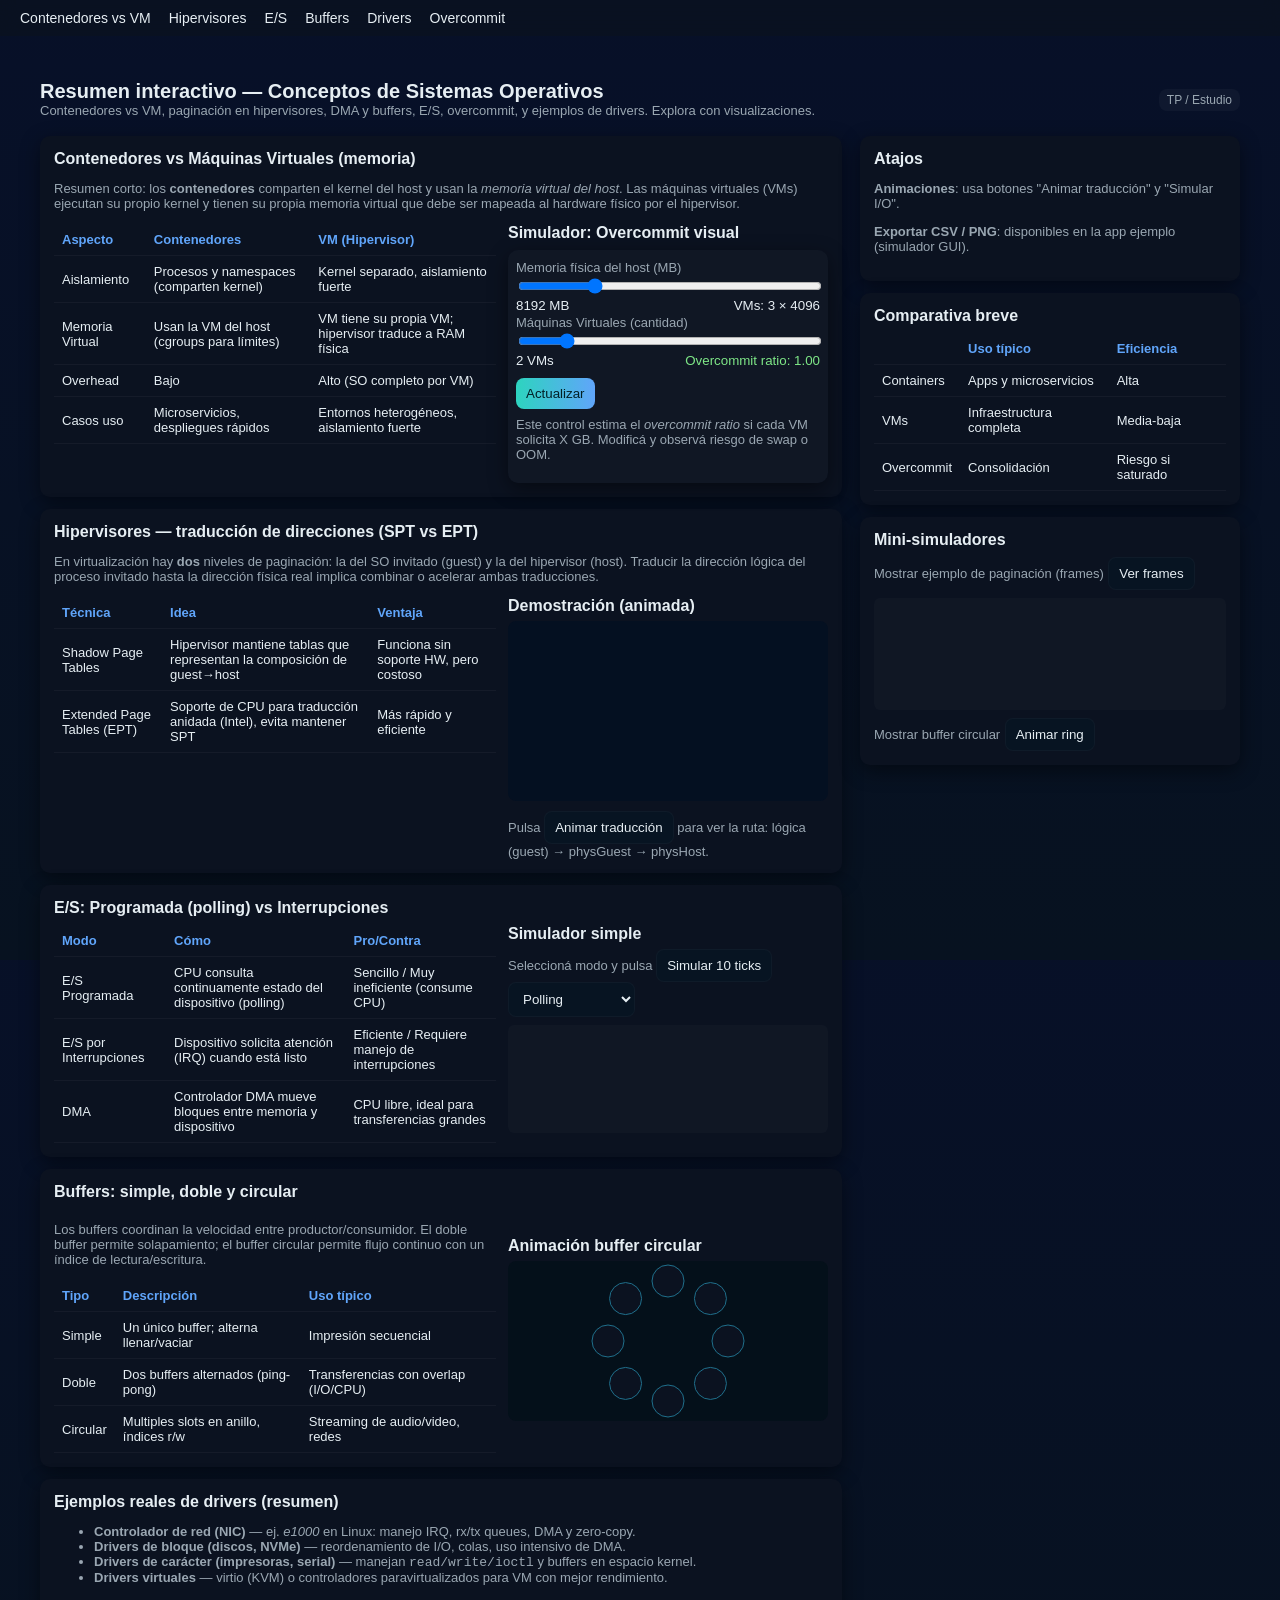
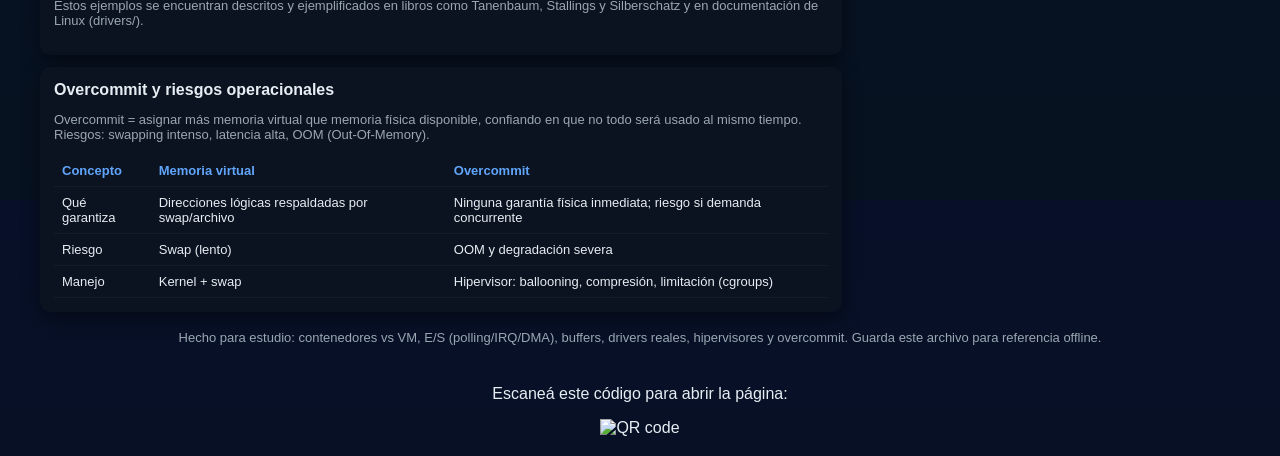
==== commit 4936b24b: "index.html" ====
--- a/index.html
+++ b/index.html
@@ -1,77 +1,4 @@
 <!doctype html>
-<html lang="es">
-<head>
-<meta charset="utf-8" />
-<meta name="viewport" content="width=device-width,initial-scale=1" />
-<title>Resumen Interactivo - Conceptos de Sistemas Operativos</title>
-<style>
-  :root{
-    --bg:#0f1720; --card:#0b1220; --muted:#9aa7b2; --accent:#2dd4bf; --accent2:#60a5fa; --text:#e6eef3;
-    --danger:#ff7b7b; --ok:#7ee787;
-    --glass: rgba(255,255,255,0.03);
-    font-family: Inter, Roboto, "Segoe UI", Arial, sans-serif;
-  }
-  html,body{height:100%; margin:0; background:linear-gradient(180deg,#071028 0%, #071220 100%); color:var(--text);}
-  .wrap{max-width:1200px;margin:24px auto;padding:20px;}
-  header{display:flex;gap:16px;align-items:center;margin-bottom:18px}
-  h1{font-size:20px;margin:0}
-  p.lead{margin:0;color:var(--muted);font-size:13px}
-
-  .grid{display:grid;grid-template-columns:1fr 380px;gap:18px}
-  .panel{background:var(--card);padding:14px;border-radius:10px;box-shadow:0 6px 20px rgba(0,0,0,0.45)}
-  .small{font-size:13px;color:var(--muted)}
-  .section-title{display:flex;align-items:center;gap:8px;margin-bottom:8px}
-  .section-title h2{font-size:16px;margin:0}
-  table{width:100%;border-collapse:collapse;font-size:13px}
-  th,td{padding:8px;border-bottom:1px solid rgba(255,255,255,0.04);text-align:left}
-  th{color:var(--accent2);font-weight:600}
-  .badge{background:var(--glass);padding:4px 8px;border-radius:8px;font-size:12px;color:var(--muted)}
-  button, select{background:#071422;border:1px solid rgba(255,255,255,0.03);color:var(--text);padding:8px 10px;border-radius:8px;cursor:pointer}
-  button.primary{background:linear-gradient(90deg,var(--accent),var(--accent2));border:0;color:#022026}
-  .mono{font-family:ui-monospace, SFMono-Regular, Menlo, Monaco, "Roboto Mono", monospace;background:rgba(255,255,255,0.02);padding:6px;border-radius:6px}
-  footer{margin-top:18px;font-size:12px;color:var(--muted);text-align:center}
-
-  @media (max-width:980px){ .grid{grid-template-columns:1fr; } .panel{margin-bottom:12px} }
-
-  /* === Menú de navegación === */
-  nav{position:fixed;top:0;left:0;width:100%;background:#0b1220cc;backdrop-filter:blur(8px);z-index:999;
-      display:flex;justify-content:space-between;align-items:center;padding:10px 20px;}
-  nav .menu-links{display:flex;gap:18px;}
-  nav a{color:var(--text);text-decoration:none;font-size:14px;}
-  nav a:hover{color:var(--accent2);}
-  .menu-btn{display:none;flex-direction:column;gap:4px;cursor:pointer;}
-  .menu-btn div{width:22px;height:2px;background:var(--text);}
-  @media (max-width:700px){
-    .menu-links{display:none;flex-direction:column;gap:10px;position:absolute;top:50px;left:0;width:100%;
-      background:#0b1220ee;padding:10px;}
-    .menu-links.active{display:flex;}
-    .menu-btn{display:flex;}
-  }
-
-  /* === QR === */
-  .qr-container{text-align:center;margin-top:40px;}
-  .qr-container img{width:150px;height:150px;}
-</style>
-</head>
-
-<body>
-<!-- ==== MENÚ SUPERIOR ==== -->
-<nav>
-  <div class="menu-btn" onclick="document.querySelector('.menu-links').classList.toggle('active')">
-    <div></div><div></div><div></div>
-  </div>
-  <div class="menu-links">
-    <a href="#contenedores">Contenedores vs VM</a>
-    <a href="#hipervisores">Hipervisores</a>
-    <a href="#es">E/S</a>
-    <a href="#buffers">Buffers</a>
-    <a href="#drivers">Drivers</a>
-    <a href="#overcommit">Overcommit</a>
-  </div>
-</nav>
-
-<div class="wrap" style="margin-top:60px">
- <!doctype html>
 <html lang="es">
 <head>
 <meta charset="utf-8" />
@@ -104,28 +31,58 @@
   button.primary{background:linear-gradient(90deg,var(--accent),var(--accent2));border:0;color:#022026}
   .mono{font-family:ui-monospace, SFMono-Regular, Menlo, Monaco, "Roboto Mono", monospace;background:rgba(255,255,255,0.02);padding:6px;border-radius:6px}
   .row{display:flex;gap:12px;align-items:center}
-  .accordion{margin-top:8px}
-  .acc-item{border-radius:8px;overflow:hidden;border:1px solid rgba(255,255,255,0.03);margin-bottom:8px}
-  .acc-head{background:linear-gradient(90deg,rgba(255,255,255,0.02),transparent);padding:10px;cursor:pointer;display:flex;justify-content:space-between;align-items:center}
-  .acc-body{padding:12px;display:none;background:linear-gradient(180deg, rgba(255,255,255,0.01), transparent)}
-  .kbd{background:#051018;padding:4px 6px;border-radius:6px;font-size:13px;color:var(--muted)}
   footer{margin-top:18px;font-size:12px;color:var(--muted);text-align:center}
 
   /* small visual components */
   .mem-visual{height:28px;border-radius:6px;overflow:hidden;background:#051018;border:1px solid rgba(255,255,255,0.03)}
   .block{height:100%;display:inline-block;vertical-align:top}
-  .free{background:#133e2b}
-  .proc{background:#2a9d8f}
-  .proc2{background:#60a5fa}
-  .proc3{background:#f59e0b}
-  .legend{display:flex;gap:10px;margin-top:6px;font-size:13px}
-
-  /* responsive */
+
+  /* === Menú de navegación === */
+  nav{position:fixed;top:0;left:0;width:100%;background:#0b1220cc;backdrop-filter:blur(8px);z-index:999;
+      display:flex;justify-content:space-between;align-items:center;padding:10px 20px;}
+  nav .menu-links{display:flex;gap:18px;}
+  nav a{color:var(--text);text-decoration:none;font-size:14px;}
+  nav a:hover{color:var(--accent2);}
+  .menu-btn{display:none;flex-direction:column;gap:4px;cursor:pointer;}
+  .menu-btn div{width:22px;height:2px;background:var(--text);}
+  
+  /* Media Query: Aplica estilos solo en pantallas pequeñas (móviles) */
   @media (max-width:980px){ .grid{grid-template-columns:1fr; } .panel{margin-bottom:12px} }
+
+  @media (max-width:700px){
+    /* OCULTA el menú por defecto en móvil */
+    .menu-links{
+      display:none; 
+      flex-direction:column;gap:10px;position:absolute;top:50px;left:0;width:100%;
+      background:#0b1220ee;padding:10px;
+    }
+    /* MUESTRA el menú cuando tiene la clase 'active' */
+    .menu-links.active{display:flex;}
+    .menu-btn{display:flex;}
+  }
+
+  /* === QR === */
+  .qr-container{text-align:center;margin-top:40px;}
+  .qr-container img{width:150px;height:150px;}
 </style>
 </head>
+
 <body>
-<div class="wrap">
+<nav>
+  <div class="menu-btn" onclick="document.querySelector('.menu-links').classList.toggle('active')">
+    <div></div><div></div><div></div>
+  </div>
+  <div class="menu-links">
+    <a href="#contenedores">Contenedores vs VM</a>
+    <a href="#hipervisores">Hipervisores</a>
+    <a href="#es">E/S</a>
+    <a href="#buffers">Buffers</a>
+    <a href="#drivers">Drivers</a>
+    <a href="#overcommit-section">Overcommit</a>
+  </div>
+</nav>
+
+<div class="wrap" style="margin-top:60px">
   <header>
     <div>
       <h1>Resumen interactivo — Conceptos de Sistemas Operativos</h1>
@@ -137,10 +94,8 @@
   </header>
 
   <div class="grid">
-    <!-- Main content -->
     <main>
-      <!-- Section: Contenedores vs VM -->
-      <section class="panel">
+      <section id="contenedores" class="panel">
         <div class="section-title"><h2>Contenedores vs Máquinas Virtuales (memoria)</h2></div>
         <p class="small">Resumen corto: los <strong>contenedores</strong> comparten el kernel del host y usan la <em>memoria virtual del host</em>. Las máquinas virtuales (VMs) ejecutan su propio kernel y tienen su propia memoria virtual que debe ser mapeada al hardware físico por el hipervisor.</p>
 
@@ -175,11 +130,9 @@
         </div>
       </section>
 
-      <!-- Section: Pag. y EPT/SPT -->
-      <section class="panel" style="margin-top:12px">
+      <section id="hipervisores" class="panel" style="margin-top:12px">
         <div class="section-title"><h2>Hipervisores — traducción de direcciones (SPT vs EPT)</h2></div>
         <p class="small">En virtualización hay <strong>dos</strong> niveles de paginación: la del SO invitado (guest) y la del hipervisor (host). Traducir la dirección lógica del proceso invitado hasta la dirección física real implica combinar o acelerar ambas traducciones.</p>
-
         <div style="display:flex;gap:12px;flex-wrap:wrap">
           <div style="flex:1">
             <table>
@@ -198,8 +151,7 @@
         </div>
       </section>
 
-      <!-- Section: E/S - polling vs interrupciones -->
-      <section class="panel" style="margin-top:12px">
+      <section id="es" class="panel" style="margin-top:12px">
         <div class="section-title"><h2>E/S: Programada (polling) vs Interrupciones</h2></div>
         <div style="display:flex;gap:12px">
           <div style="flex:1">
@@ -226,8 +178,7 @@
         </div>
       </section>
 
-      <!-- Section: Buffers -->
-      <section class="panel" style="margin-top:12px">
+      <section id="buffers" class="panel" style="margin-top:12px">
         <div class="section-title"><h2>Buffers: simple, doble y circular</h2></div>
         <div style="display:flex;gap:12px;align-items:center">
           <div style="flex:1">
@@ -248,8 +199,7 @@
         </div>
       </section>
 
-      <!-- Section: Drivers reales -->
-      <section class="panel" style="margin-top:12px">
+      <section id="drivers" class="panel" style="margin-top:12px">
         <div class="section-title"><h2>Ejemplos reales de drivers (resumen)</h2></div>
         <ul class="small">
           <li><strong>Controlador de red (NIC)</strong> — ej. <em>e1000</em> en Linux: manejo IRQ, rx/tx queues, DMA y zero-copy.</li>
@@ -260,8 +210,7 @@
         <p class="small">Estos ejemplos se encuentran descritos y ejemplificados en libros como Tanenbaum, Stallings y Silberschatz y en documentación de Linux (drivers/).</p>
       </section>
 
-      <!-- Section: Overcommit -->
-      <section class="panel" style="margin-top:12px">
+      <section id="overcommit-section" class="panel" style="margin-top:12px">
         <div class="section-title"><h2>Overcommit y riesgos operacionales</h2></div>
         <p class="small">Overcommit = asignar más memoria virtual que memoria física disponible, confiando en que no todo será usado al mismo tiempo. Riesgos: swapping intenso, latencia alta, OOM (Out-Of-Memory).</p>
         <table>
@@ -276,7 +225,6 @@
 
     </main>
 
-    <!-- Sidebar -->
     <aside>
       <div class="panel" style="margin-bottom:12px">
         <div class="section-title"><h2>Atajos</h2></div>
@@ -316,7 +264,14 @@
   </div>
 
   <footer class="small">Hecho para estudio: contenedores vs VM, E/S (polling/IRQ/DMA), buffers, drivers reales, hipervisores y overcommit. Guarda este archivo para referencia offline.</footer>
+  
+  <div class="qr-container">
+    <p>Escaneá este código para abrir la página:</p>
+    <img src="https://api.qrserver.com/v1/create-qr-code/?size=180x180&data=https://tu-pagina-ejemplo.com" alt="QR code">
+  </div>
+
 </div>
+
 
 <script>
 /* -------------------------
@@ -461,27 +416,25 @@
   }
 }
 
-/* init small visuals */
+/* JS para cerrar el menú en móvil al hacer clic en un enlace */
 document.addEventListener('DOMContentLoaded', ()=>{
   updateOvercommit();
   drawRing();
+  
+  // 1. Obtener todos los enlaces del menú
+  const menuLinks = document.querySelectorAll('.menu-links a');
+  const menuContainer = document.querySelector('.menu-links');
+
+  // 2. Añadir un evento de clic a cada enlace
+  menuLinks.forEach(link => {
+    link.addEventListener('click', () => {
+      // 3. Ocultar el menú al hacer clic (solo si está visible)
+      if (menuContainer.classList.contains('active')) {
+        menuContainer.classList.remove('active');
+      }
+    });
+  });
 });
 </script>
 </body>
 </html>
-
-
-  </section>
-
-  <!-- al final de TODO el contenido -->
-  <div class="qr-container">
-    <p>Escaneá este código para abrir la página:</p>
-    <img src="https://api.qrserver.com/v1/create-qr-code/?size=180x180&data=https://tu-pagina-ejemplo.com" alt="QR code">
-  </div>
-</div>
-
-<script>
-/* mantiene el menú responsive funcional */
-</script>
-</body>
-</html>
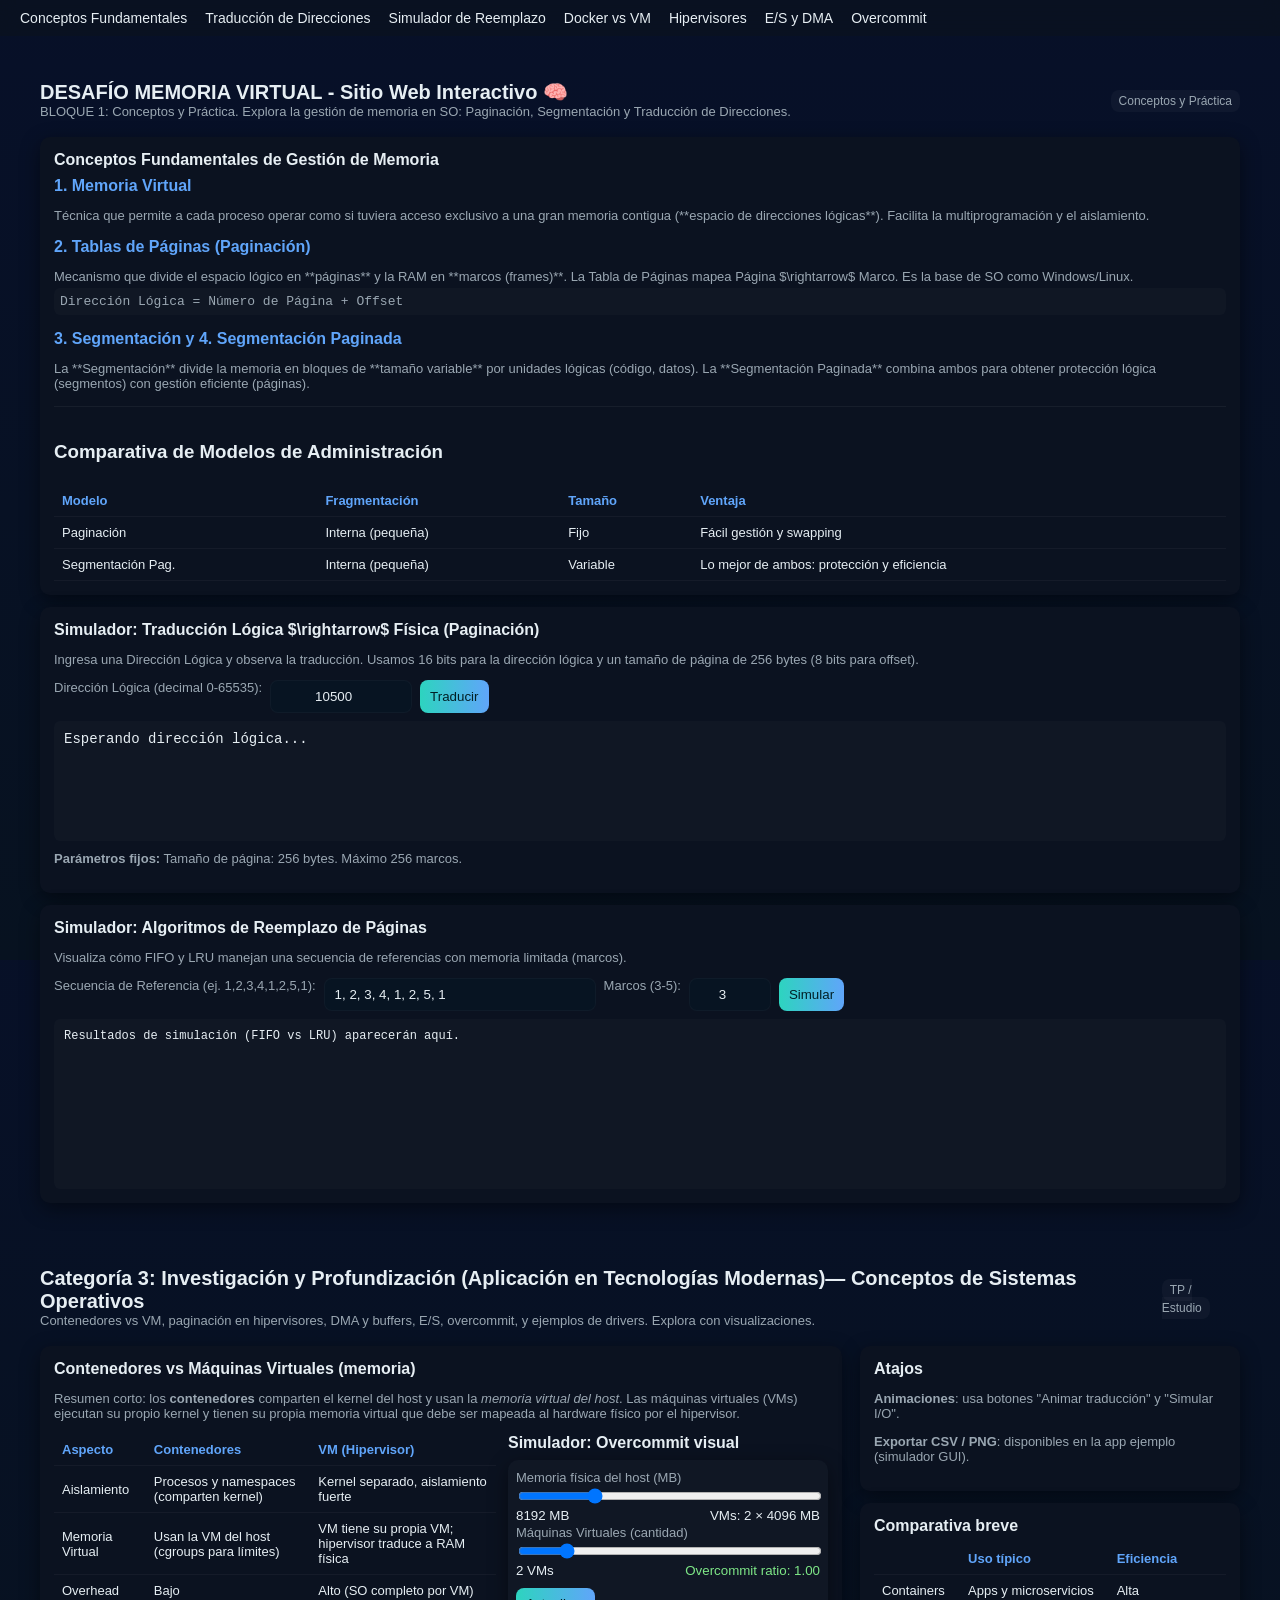
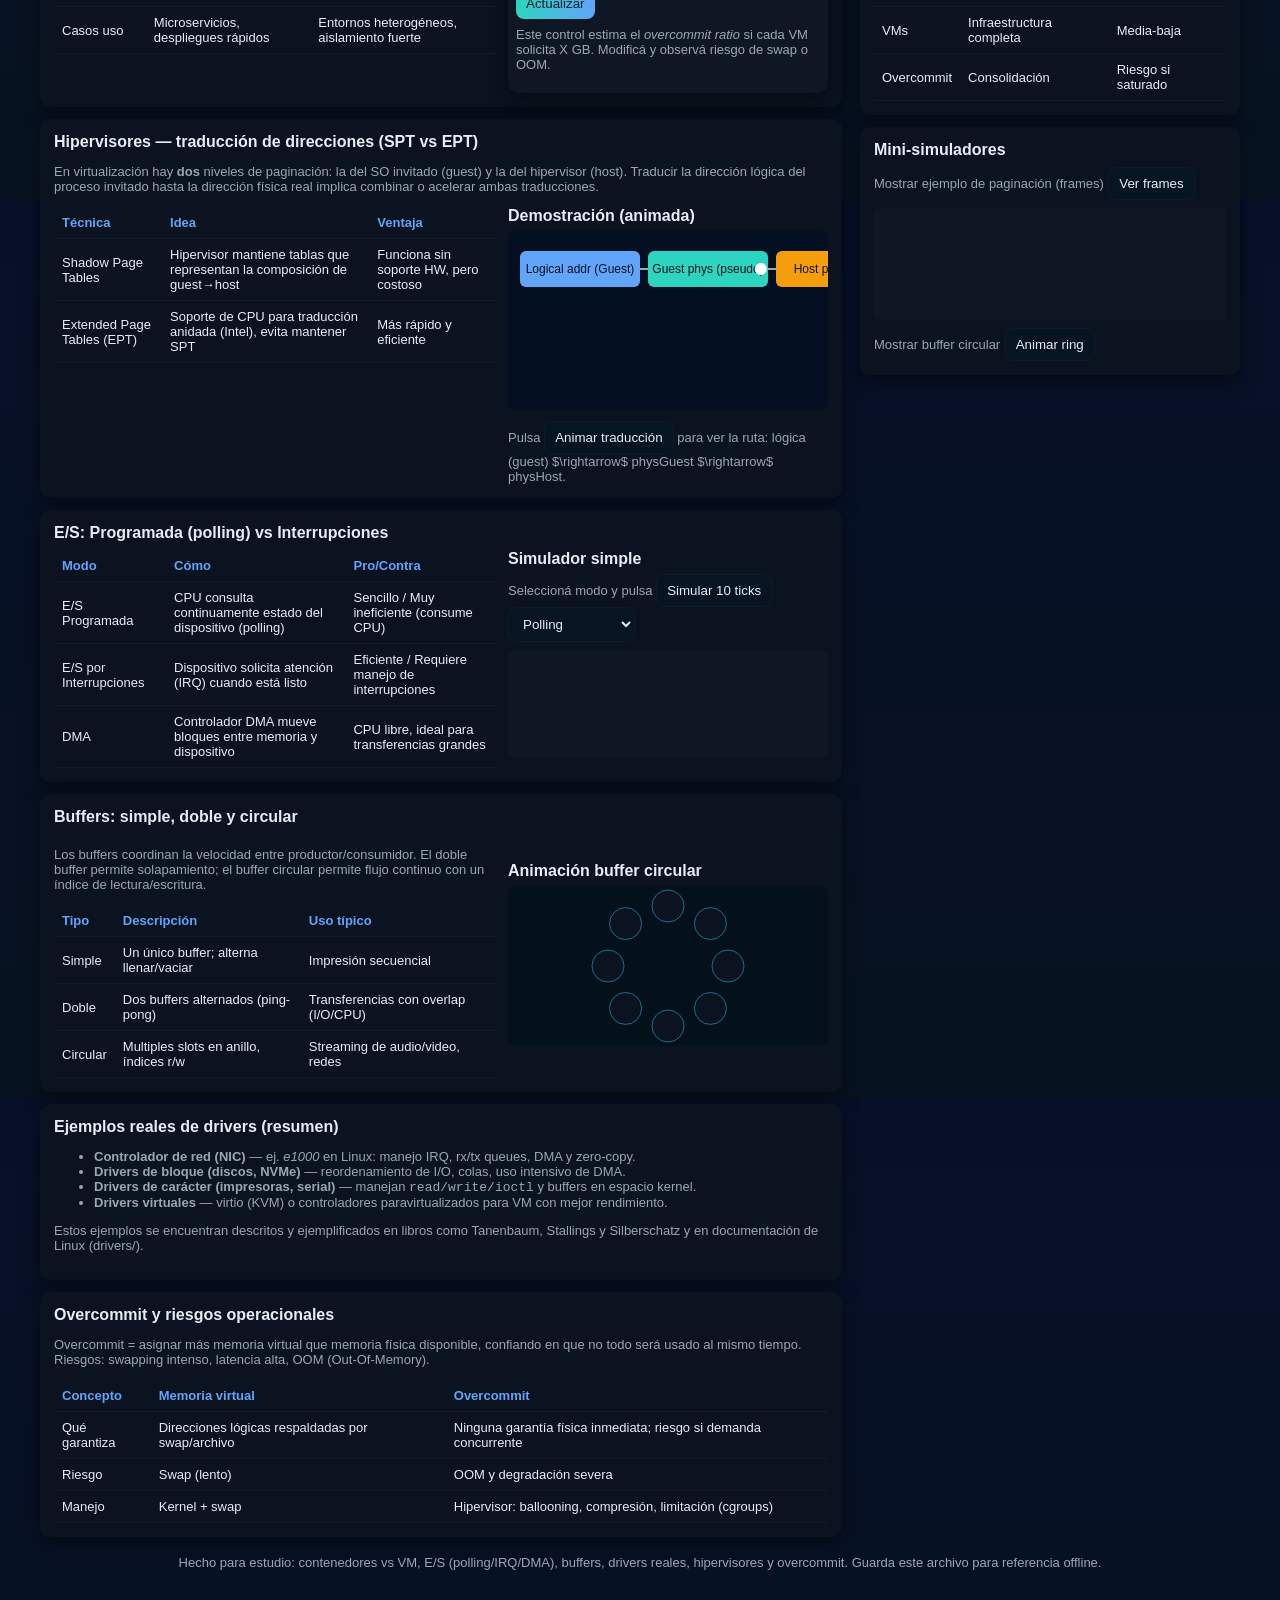
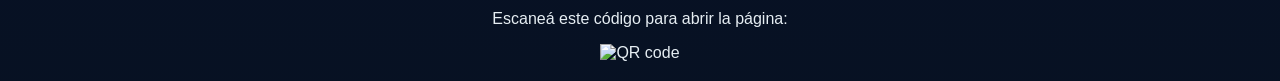
==== commit 7cd7fccc: "index.html" ====
--- a/index.html
+++ b/index.html
@@ -3,7 +3,7 @@
 <head>
 <meta charset="utf-8" />
 <meta name="viewport" content="width=device-width,initial-scale=1" />
-<title>Resumen Interactivo - Conceptos de Sistemas Operativos</title>
+<title>DESAFÍO MEMORIA VIRTUAL - Sitio Interactivo</title>
 <style>
   :root{
     --bg:#0f1720; --card:#0b1220; --muted:#9aa7b2; --accent:#2dd4bf; --accent2:#60a5fa; --text:#e6eef3;
@@ -12,7 +12,11 @@
     font-family: Inter, Roboto, "Segoe UI", Arial, sans-serif;
   }
   html,body{height:100%; margin:0; background:linear-gradient(180deg,#071028 0%, #071220 100%); color:var(--text);}
-  .wrap{max-width:1200px;margin:24px auto;padding:20px;}
+  /* Se modifica el .wrap para contener los dos bloques */
+  .wrap{max-width:1200px;margin:24px auto;padding:20px;} 
+  /* Estilo para el contenedor del Bloque 1 */
+  .block-container{max-width:1200px;margin:24px auto;padding:20px;} 
+
   header{display:flex;gap:16px;align-items:center;margin-bottom:18px}
   h1{font-size:20px;margin:0}
   p.lead{margin:0;color:var(--muted);font-size:13px}
@@ -27,7 +31,7 @@
   th{color:var(--accent2);font-weight:600}
   .badge{background:var(--glass);padding:4px 8px;border-radius:8px;font-size:12px;color:var(--muted)}
   .controls{display:flex;gap:8px;flex-wrap:wrap;margin-bottom:8px}
-  button, select{background:#071422;border:1px solid rgba(255,255,255,0.03);color:var(--text);padding:8px 10px;border-radius:8px;cursor:pointer}
+  button, select, input[type="text"], input[type="number"]{background:#071422;border:1px solid rgba(255,255,255,0.03);color:var(--text);padding:8px 10px;border-radius:8px;cursor:pointer}
   button.primary{background:linear-gradient(90deg,var(--accent),var(--accent2));border:0;color:#022026}
   .mono{font-family:ui-monospace, SFMono-Regular, Menlo, Monaco, "Roboto Mono", monospace;background:rgba(255,255,255,0.02);padding:6px;border-radius:6px}
   .row{display:flex;gap:12px;align-items:center}
@@ -69,23 +73,106 @@
 
 <body>
 <nav>
-  <div class="menu-btn" onclick="document.querySelector('.menu-links').classList.toggle('active')">
+  <div class="menu-btn" onclick="document.getElementById('menuLinks').classList.toggle('active')">
     <div></div><div></div><div></div>
   </div>
-  <div class="menu-links">
-    <a href="#contenedores">Contenedores vs VM</a>
+  <div class="menu-links" id="menuLinks">
+    <a href="#conceptos">Conceptos Fundamentales</a>
+    <a href="#simulador-traduccion">Traducción de Direcciones</a>
+    <a href="#algoritmos">Simulador de Reemplazo</a>
+    <a href="#contenedores">Docker vs VM</a>
     <a href="#hipervisores">Hipervisores</a>
-    <a href="#es">E/S</a>
-    <a href="#buffers">Buffers</a>
-    <a href="#drivers">Drivers</a>
+    <a href="#es">E/S y DMA</a>
     <a href="#overcommit-section">Overcommit</a>
   </div>
 </nav>
 
-<div class="wrap" style="margin-top:60px">
+<div class="block-container" style="margin-top:60px">
   <header>
     <div>
-      <h1>Resumen interactivo — Conceptos de Sistemas Operativos</h1>
+      <h1>DESAFÍO MEMORIA VIRTUAL - Sitio Web Interactivo 🧠</h1>
+      <p class="lead">BLOQUE 1: Conceptos y Práctica. Explora la gestión de memoria en SO: Paginación, Segmentación y Traducción de Direcciones.</p>
+    </div>
+    <div style="margin-left:auto">
+      <span class="badge">Conceptos y Práctica</span>
+    </div>
+  </header>
+
+  <main style="display:block; grid-template-columns:none; width:100%;">
+    
+    <section id="conceptos" class="panel">
+      <div class="section-title"><h2>Conceptos Fundamentales de Gestión de Memoria</h2></div>
+      
+      <div style="margin-bottom: 15px;">
+        <div style="font-weight: 600; color: var(--accent2);">1. Memoria Virtual</div>
+        <p class="small">Técnica que permite a cada proceso operar como si tuviera acceso exclusivo a una gran memoria contigua (**espacio de direcciones lógicas**). Facilita la multiprogramación y el aislamiento.</p>
+      </div>
+      
+      <div style="margin-bottom: 15px;">
+        <div style="font-weight: 600; color: var(--accent2);">2. Tablas de Páginas (Paginación)</div>
+        <p class="small">Mecanismo que divide el espacio lógico en **páginas** y la RAM en **marcos (frames)**. La Tabla de Páginas mapea Página $\rightarrow$ Marco. Es la base de SO como Windows/Linux. <span class="mono" style="display:block;margin-top:4px;">Dirección Lógica = Número de Página + Offset</span></p>
+      </div>
+
+      <div style="margin-bottom: 15px;">
+        <div style="font-weight: 600; color: var(--accent2);">3. Segmentación y 4. Segmentación Paginada</div>
+        <p class="small">La **Segmentación** divide la memoria en bloques de **tamaño variable** por unidades lógicas (código, datos). La **Segmentación Paginada** combina ambos para obtener protección lógica (segmentos) con gestión eficiente (páginas).</p>
+      </div>
+      
+      <hr style="border:0;border-top:1px solid rgba(255,255,255,0.05);margin:15px 0">
+      
+      <div class="section-title" style="margin-bottom: 4px;"><h3>Comparativa de Modelos de Administración</h3></div>
+      <table>
+        <thead><tr><th>Modelo</th><th>Fragmentación</th><th>Tamaño</th><th>Ventaja</th></tr></thead>
+        <tbody>
+          <tr><td>Paginación</td><td>Interna (pequeña)</td><td>Fijo</td><td>Fácil gestión y swapping</td></tr>
+          <tr><td>Segmentación Pag.</td><td>Interna (pequeña)</td><td>Variable</td><td>Lo mejor de ambos: protección y eficiencia</td></tr>
+        </tbody>
+      </table>
+    </section>
+    
+    <section id="simulador-traduccion" class="panel" style="margin-top:12px">
+      <div class="section-title"><h2>Simulador: Traducción Lógica $\rightarrow$ Física (Paginación)</h2></div>
+      <p class="small">Ingresa una Dirección Lógica y observa la traducción. Usamos 16 bits para la dirección lógica y un tamaño de página de 256 bytes (8 bits para offset).</p>
+
+      <div class="controls">
+        <label class="small">Dirección Lógica (decimal 0-65535):</label>
+        <input type="number" id="logAddr" value="10500" style="width:120px;text-align:center;">
+        <button class="primary" onclick="traducirDireccion()">Traducir</button>
+      </div>
+
+      <div id="traduccionResultado" class="mono" style="min-height:100px;margin-top:8px;padding:10px;background:rgba(255,255,255,0.02);color:var(--text);font-size:14px;">
+        Esperando dirección lógica...
+      </div>
+      
+      <p class="small" style="margin-top:10px;">
+        <strong>Parámetros fijos:</strong> Tamaño de página: 256 bytes. Máximo 256 marcos. 
+      </p>
+    </section>
+
+    <section id="algoritmos" class="panel" style="margin-top:12px">
+      <div class="section-title"><h2>Simulador: Algoritmos de Reemplazo de Páginas</h2></div>
+      <p class="small">Visualiza cómo FIFO y LRU manejan una secuencia de referencias con memoria limitada (marcos).</p>
+
+      <div class="controls">
+        <label class="small">Secuencia de Referencia (ej. 1,2,3,4,1,2,5,1):</label>
+        <input type="text" id="refSeq" value="1, 2, 3, 4, 1, 2, 5, 1" style="width:250px;">
+        <label class="small">Marcos (3-5):</label>
+        <input type="number" id="frameCount" value="3" min="3" max="5" style="width:60px;text-align:center;">
+        <button class="primary" onclick="simularReemplazo()">Simular</button>
+      </div>
+      <div id="simuladorOutput" class="mono" style="min-height:150px;margin-top:8px;padding:10px;background:rgba(255,255,255,0.02);overflow:auto;font-size:12px;">
+        Resultados de simulación (FIFO vs LRU) aparecerán aquí.
+      </div>
+    </section>
+
+  </main>
+</div>
+
+
+<div class="wrap"> 
+  <header>
+    <div>
+      <h1>Categoría 3: Investigación y Profundización (Aplicación en Tecnologías Modernas)— Conceptos de Sistemas Operativos</h1> 
       <p class="lead">Contenedores vs VM, paginación en hipervisores, DMA y buffers, E/S, overcommit, y ejemplos de drivers. Explora con visualizaciones.</p>
     </div>
     <div style="margin-left:auto">
@@ -146,7 +233,7 @@
           <div style="width:320px">
             <div style="font-weight:600;margin-bottom:6px">Demostración (animada)</div>
             <svg id="virtSVG" width="320" height="180" style="background:#041021;border-radius:8px"></svg>
-            <div class="small" style="margin-top:6px">Pulsa <button onclick="runVirtAnim()">Animar traducción</button> para ver la ruta: lógica (guest) → physGuest → physHost.</div>
+            <div class="small" style="margin-top:6px">Pulsa <button onclick="runVirtAnim()">Animar traducción</button> para ver la ruta: lógica (guest) $\rightarrow$ physGuest $\rightarrow$ physHost.</div>
           </div>
         </div>
       </section>
@@ -275,16 +362,157 @@
 
 <script>
 /* -------------------------
-   Interacciones y animaciones
+   Funciones de Interacción y Animaciones para AMBOS BLOQUES
    ------------------------- */
 
 function q(id){return document.getElementById(id)}
+
+/* -------------------------------------
+   BLOQUE 1: TRADUCCIÓN DE DIRECCIONES
+   ------------------------------------- */
+const PAGE_SIZE = 256; // 2^8
+// Tabla de páginas de ejemplo: {página_lógica: marco_físico}
+const PAGE_TABLE = {
+  0: 3, 1: 1, 2: 8, 3: 2, 4: 5, 5: 10, 6: 4, 7: 7, 8: 6, 9: 0, 10: 9
+};
+
+function traducirDireccion(){
+  const logAddrInput = q('logAddr').value;
+  const logAddr = parseInt(logAddrInput);
+  const output = q('traduccionResultado');
+  
+  if (isNaN(logAddr) || logAddr < 0 || logAddr > 65535) {
+    output.innerHTML = `<span style="color:var(--danger);">Error: Dirección inválida. Ingrese un número entre 0 y 65535.</span>`;
+    return;
+  }
+  
+  const pageNumber = Math.floor(logAddr / PAGE_SIZE);
+  const offset = logAddr % PAGE_SIZE;
+  
+  let resultHTML = `<div style="color:var(--accent2);font-weight:600;">Dirección Lógica: ${logAddr} (0x${logAddr.toString(16).toUpperCase()})</div>`;
+  resultHTML += `<hr style="border:0;border-top:1px solid rgba(255,255,255,0.05);margin:6px 0;">`;
+  
+  resultHTML += `Paso 1: Calcular Página y Offset:<br>`;
+  resultHTML += `Página (P) = ${logAddr} / ${PAGE_SIZE} = <strong>${pageNumber}</strong><br>`;
+  resultHTML += `Offset (O) = ${logAddr} % ${PAGE_SIZE} = <strong>${offset}</strong><br><br>`;
+  
+  if (PAGE_TABLE[pageNumber] !== undefined) {
+    const frameNumber = PAGE_TABLE[pageNumber];
+    
+    // Calcular Dirección Física
+    const physAddr = (frameNumber * PAGE_SIZE) + offset;
+    
+    resultHTML += `Paso 2: Buscar en la Tabla de Páginas:<br>`;
+    resultHTML += `Página ${pageNumber} mapea al Marco (F): <strong>${frameNumber}</strong><br><br>`;
+    
+    resultHTML += `<div style="color:var(--accent);font-weight:600;">Dirección Física = (F * ${PAGE_SIZE}) + O</div>`;
+    resultHTML += `<div style="color:var(--accent);font-weight:600;">Dirección Física = (${frameNumber} * ${PAGE_SIZE}) + ${offset} = <strong>${physAddr}</strong> (0x${physAddr.toString(16).toUpperCase()})</div>`;
+    
+  } else {
+    resultHTML = `<div style="color:var(--danger);">¡FALLO DE PÁGINA (PAGE FAULT)!</div>`;
+    resultHTML += `La página lógica ${pageNumber} no se encuentra cargada en la memoria física.`;
+  }
+  
+  output.innerHTML = resultHTML;
+}
+
+/* -------------------------------------
+   BLOQUE 1: ALGORITMOS DE REEMPLAZO
+   ------------------------------------- */
+
+// Implementación simple de FIFO
+function simulateFIFO(sequence, frames) {
+  const memory = [];
+  let faults = 0;
+  let nextToReplace = 0; // Índice del marco más antiguo
+  
+  for (const page of sequence) {
+    let hit = memory.includes(page);
+    if (!hit) {
+      faults++;
+      if (memory.length < frames) {
+        memory.push(page);
+      } else {
+        memory[nextToReplace] = page;
+        nextToReplace = (nextToReplace + 1) % frames;
+      }
+    }
+  }
+  return faults;
+}
+
+// Implementación simple de LRU
+function simulateLRU(sequence, frames) {
+  const memory = [];
+  let faults = 0;
+  
+  for (const page of sequence) {
+    let index = memory.indexOf(page);
+    if (index === -1) {
+      faults++;
+      if (memory.length < frames) {
+        memory.push(page);
+      } else {
+        memory.shift(); // LRU: Elimina el elemento menos usado (el primero en el array)
+        memory.push(page);
+      }
+    } else {
+      // Hit: Mueve la página usada al final (más reciente)
+      memory.splice(index, 1);
+      memory.push(page);
+    }
+  }
+  return faults;
+}
+
+function simularReemplazo() {
+  const seqStr = q('refSeq').value;
+  const frames = parseInt(q('frameCount').value);
+  const output = q('simuladorOutput');
+  
+  const sequence = seqStr.split(',').map(s => parseInt(s.trim())).filter(n => !isNaN(n));
+  
+  if (sequence.length === 0 || frames < 3 || frames > 5) {
+    output.innerHTML = `<span style="color:var(--danger);">Error: Secuencia inválida o número de marcos (3-5) incorrecto.</span>`;
+    return;
+  }
+  
+  const faultsFIFO = simulateFIFO(sequence, frames);
+  const faultsLRU = simulateLRU(sequence, frames);
+
+  let resultHTML = `<div style="color:var(--accent2);font-weight:600;">Secuencia: ${sequence.join(', ')} (${frames} Marcos)</div><br>`;
+  
+  resultHTML += `<div style="color:var(--accent);font-weight:600;">FIFO (First In, First Out)</div>`;
+  resultHTML += `Fallos de Página: <strong>${faultsFIFO}</strong> / ${sequence.length}<br><br>`;
+  
+  resultHTML += `<div style="color:var(--accent);font-weight:600;">LRU (Least Recently Used)</div>`;
+  resultHTML += `Fallos de Página: <strong>${faultsLRU}</strong> / ${sequence.length}<br><br>`;
+
+  if (faultsLRU < faultsFIFO) {
+    resultHTML += `<div style="color:var(--ok);">Conclusión: LRU (${faultsLRU} fallos) es MÁS eficiente que FIFO (${faultsFIFO} fallos) para esta secuencia.</div>`;
+  } else if (faultsLRU === faultsFIFO) {
+    resultHTML += `<div style="color:var(--muted);">Conclusión: Ambos algoritmos tuvieron el mismo rendimiento (${faultsLRU} fallos).</div>`;
+  } else {
+     resultHTML += `<div style="color:var(--danger);">Conclusión: FIFO (${faultsFIFO} fallos) es MÁS eficiente que LRU (${faultsLRU} fallos) para esta secuencia.</div>`;
+  }
+
+  output.innerHTML = resultHTML;
+}
+
+
+/* -------------------------------------
+   BLOQUE 2: FUNCIONES DE INVESTIGACIÓN
+   ------------------------------------- */
 
 /* Overcommit visual controls */
 const host = q('hostMem'), vms = q('vmCount');
 const hostVal = q('hostMemVal'), vmVal = q('vmCountVal'), ocVal = q('overcommitVal');
-host.oninput = ()=> hostVal.textContent = host.value + ' MB';
-vms.oninput = ()=> vmVal.textContent = vms.value + ' VMs';
+// Se necesita verificar si los elementos existen (solo en Bloque 2)
+if (host && vms) {
+    host.oninput = ()=> hostVal.textContent = host.value + ' MB';
+    vms.oninput = ()=> vmVal.textContent = vms.value + ' VMs';
+}
+
 function updateOvercommit(){
   const hostMB = parseInt(host.value);
   const vmCount = parseInt(vms.value);
@@ -292,6 +520,8 @@
   const totalRequested = vmCount * vmSizeMB;
   const ratio = (totalRequested / hostMB).toFixed(2);
   ocVal.textContent = 'Overcommit ratio: ' + ratio;
+  q('vmsVal').textContent = `VMs: ${vmCount} × ${vmSizeMB} MB`; // Actualiza el texto de las VMs
+  
   // color feedback
   if(ratio <= 1) ocVal.style.color = '#7ee787';
   else if(ratio <= 2) ocVal.style.color = '#ffcf5c';
@@ -416,19 +646,23 @@
   }
 }
 
-/* JS para cerrar el menú en móvil al hacer clic en un enlace */
+/* Inicialización */
 document.addEventListener('DOMContentLoaded', ()=>{
-  updateOvercommit();
-  drawRing();
-  
-  // 1. Obtener todos los enlaces del menú
+  // Solo ejecuta si los elementos existen (Bloque 2)
+  if(q('hostMem') && q('ring') && q('virtSVG')) {
+    updateOvercommit();
+    drawRing();
+    runVirtAnim();
+  }
+  
+  // Cierre del menú hamburguesa (CORREGIDO)
   const menuLinks = document.querySelectorAll('.menu-links a');
-  const menuContainer = document.querySelector('.menu-links');
-
-  // 2. Añadir un evento de clic a cada enlace
+  const menuContainer = q('menuLinks'); // Usamos el ID agregado
+  
+  // 1. JS para cerrar el menú en móvil al hacer clic en un enlace
   menuLinks.forEach(link => {
     link.addEventListener('click', () => {
-      // 3. Ocultar el menú al hacer clic (solo si está visible)
+      // Ocultar el menú al hacer clic (solo si está visible)
       if (menuContainer.classList.contains('active')) {
         menuContainer.classList.remove('active');
       }
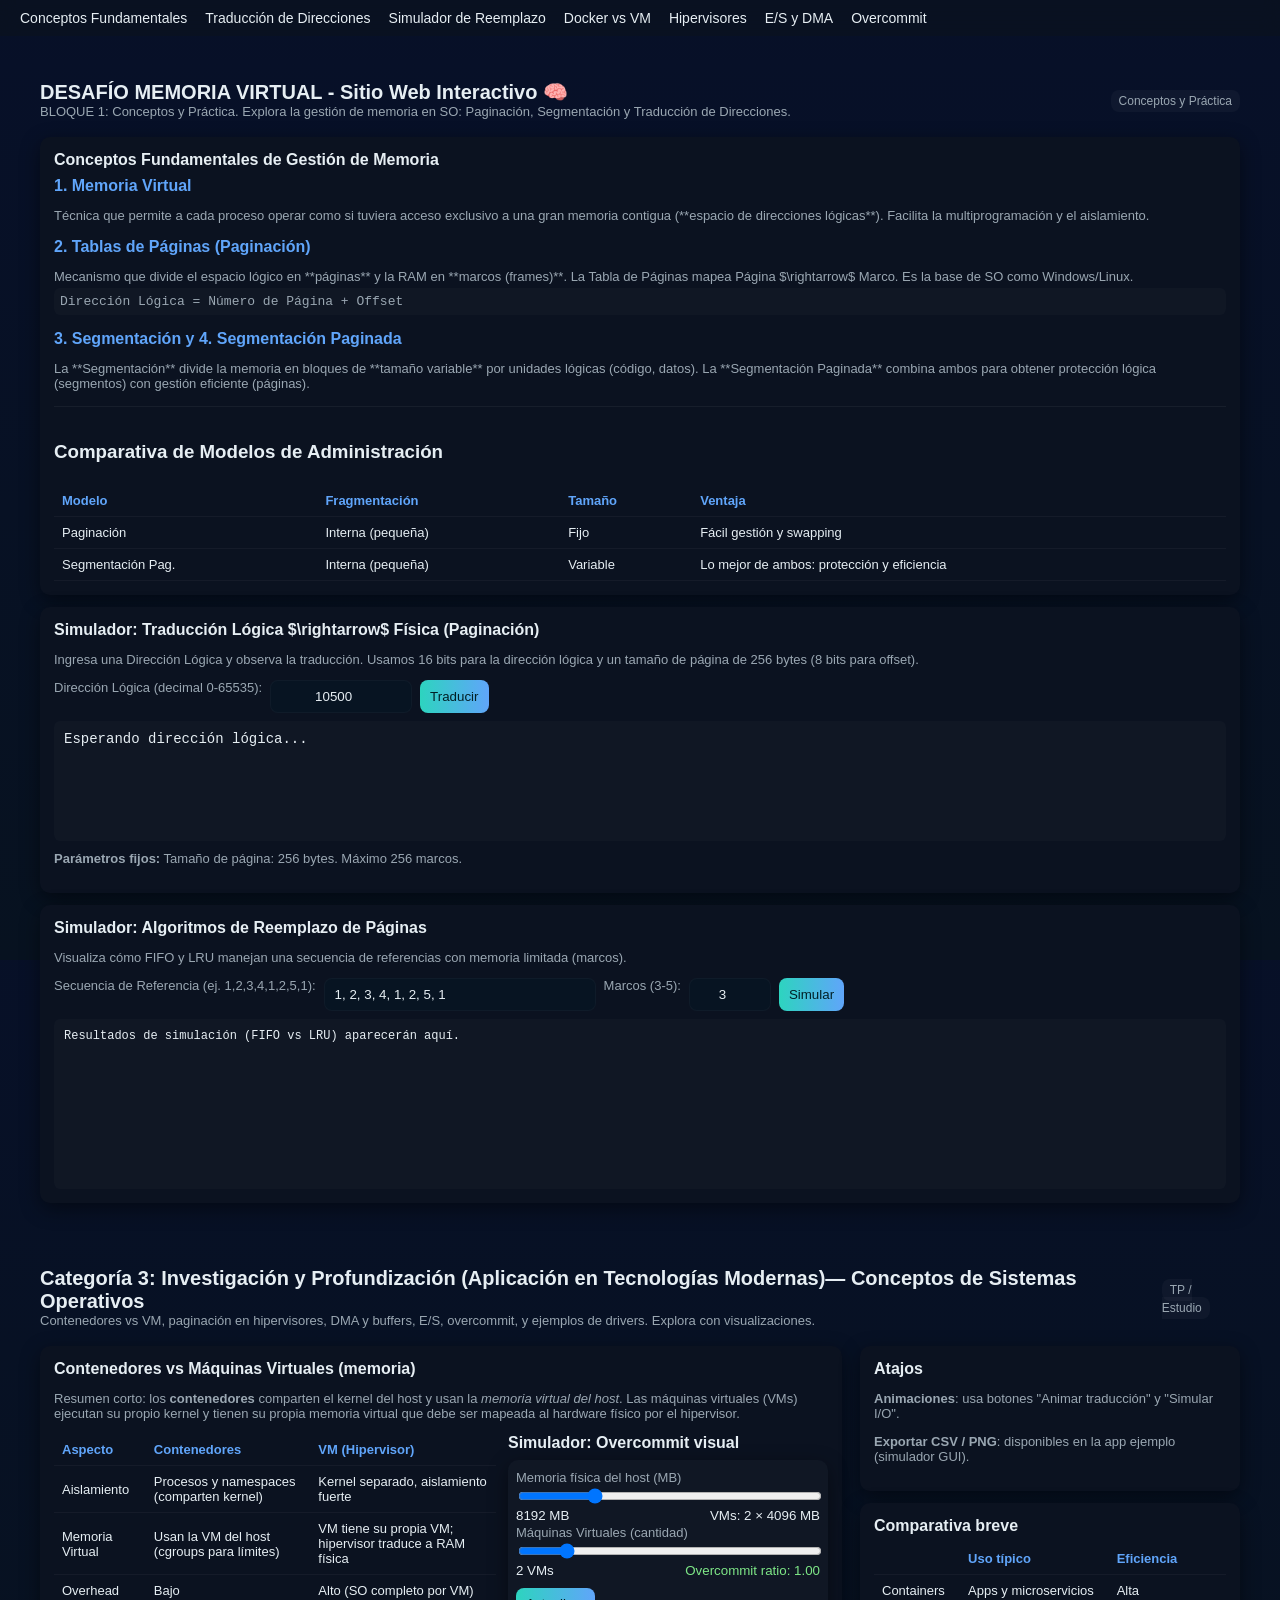
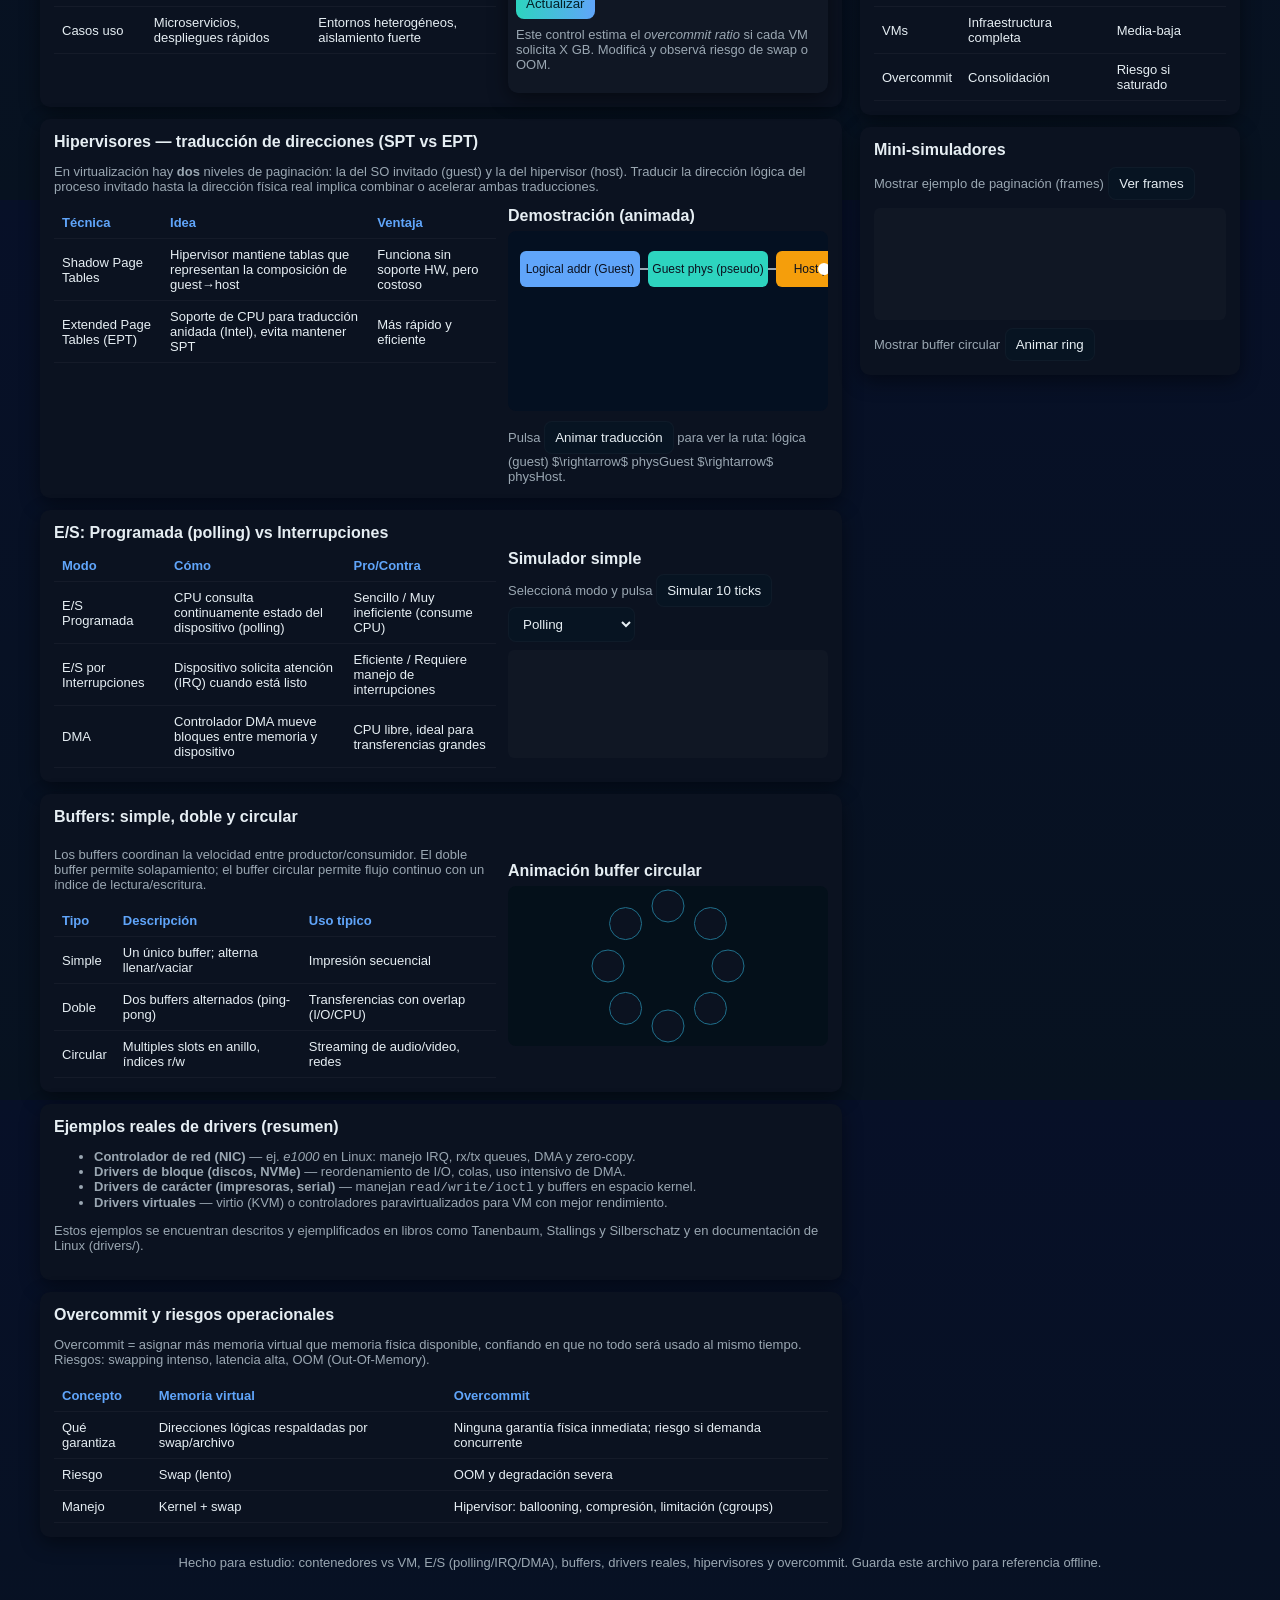
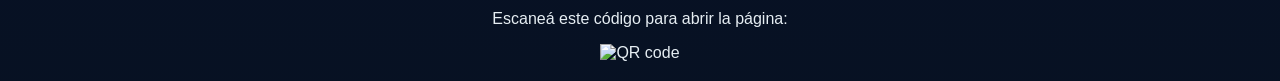
==== commit 5ff44e23: "index.html Updated QR code link in footer to point to new URL." ====
--- a/index.html
+++ b/index.html
@@ -353,9 +353,9 @@
   <footer class="small">Hecho para estudio: contenedores vs VM, E/S (polling/IRQ/DMA), buffers, drivers reales, hipervisores y overcommit. Guarda este archivo para referencia offline.</footer>
   
   <div class="qr-container">
-    <p>Escaneá este código para abrir la página:</p>
-    <img src="https://api.qrserver.com/v1/create-qr-code/?size=180x180&data=https://tu-pagina-ejemplo.com" alt="QR code">
-  </div>
+  <p>Escaneá este código para abrir la página:</p>
+  <img src="https://api.qrserver.com/v1/create-qr-code/?size=180x180&data=https://conceptosso.netlify.app/" alt="QR code">
+</div>
 
 </div>
 
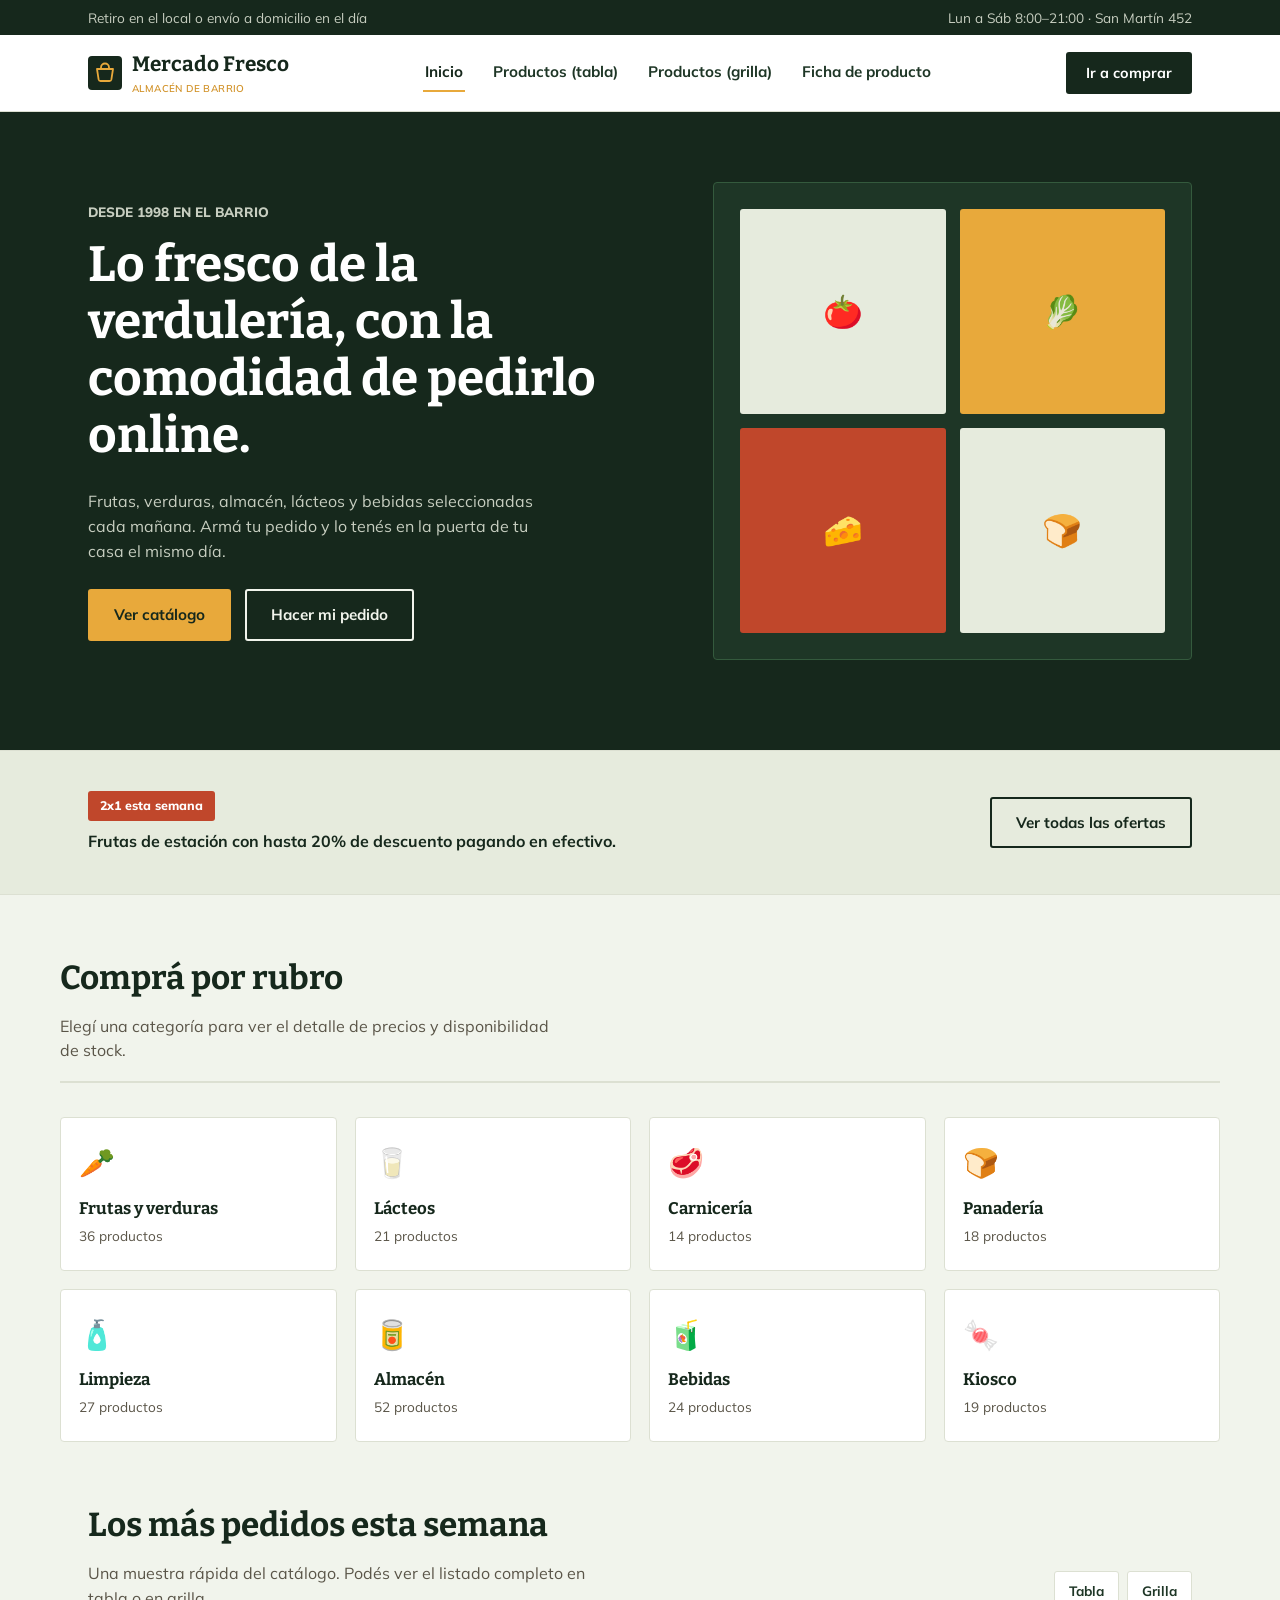
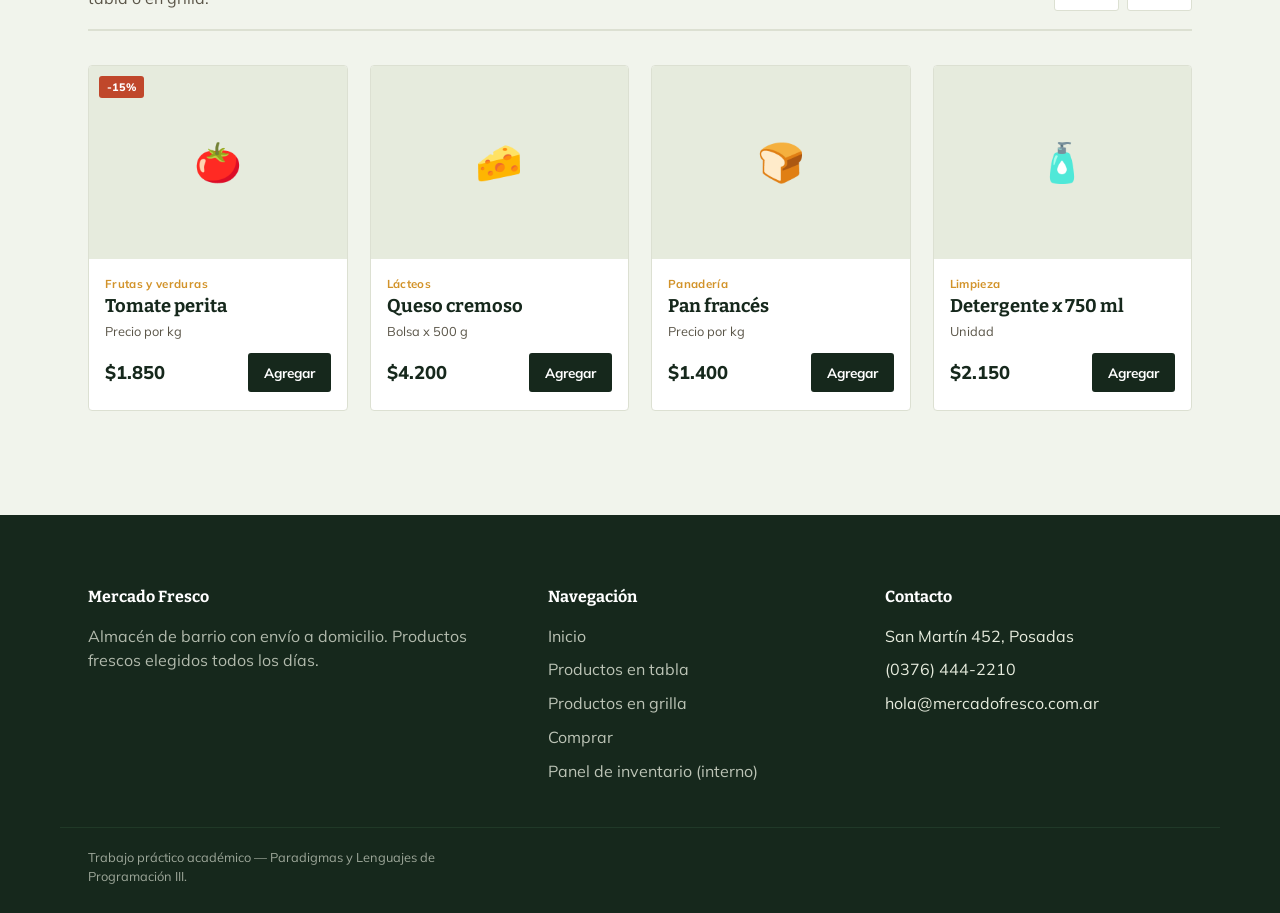
==== commit 639233e3: "Add files via upload" ====
--- a/index.html
+++ b/index.html
@@ -1,674 +1,226 @@
-<!doctype html>
+<!DOCTYPE html>
 <html lang="es">
 <head>
-<meta charset="utf-8" />
-<meta name="viewport" content="width=device-width,initial-scale=1" />
-<title>DESAFÍO MEMORIA VIRTUAL - Sitio Interactivo</title>
-<style>
-  :root{
-    --bg:#0f1720; --card:#0b1220; --muted:#9aa7b2; --accent:#2dd4bf; --accent2:#60a5fa; --text:#e6eef3;
-    --danger:#ff7b7b; --ok:#7ee787;
-    --glass: rgba(255,255,255,0.03);
-    font-family: Inter, Roboto, "Segoe UI", Arial, sans-serif;
-  }
-  html,body{height:100%; margin:0; background:linear-gradient(180deg,#071028 0%, #071220 100%); color:var(--text);}
-  /* Se modifica el .wrap para contener los dos bloques */
-  .wrap{max-width:1200px;margin:24px auto;padding:20px;} 
-  /* Estilo para el contenedor del Bloque 1 */
-  .block-container{max-width:1200px;margin:24px auto;padding:20px;} 
-
-  header{display:flex;gap:16px;align-items:center;margin-bottom:18px}
-  h1{font-size:20px;margin:0}
-  p.lead{margin:0;color:var(--muted);font-size:13px}
-
-  .grid{display:grid;grid-template-columns:1fr 380px;gap:18px}
-  .panel{background:var(--card);padding:14px;border-radius:10px;box-shadow:0 6px 20px rgba(0,0,0,0.45)}
-  .small{font-size:13px;color:var(--muted)}
-  .section-title{display:flex;align-items:center;gap:8px;margin-bottom:8px}
-  .section-title h2{font-size:16px;margin:0}
-  table{width:100%;border-collapse:collapse;font-size:13px}
-  th,td{padding:8px;border-bottom:1px solid rgba(255,255,255,0.04);text-align:left}
-  th{color:var(--accent2);font-weight:600}
-  .badge{background:var(--glass);padding:4px 8px;border-radius:8px;font-size:12px;color:var(--muted)}
-  .controls{display:flex;gap:8px;flex-wrap:wrap;margin-bottom:8px}
-  button, select, input[type="text"], input[type="number"]{background:#071422;border:1px solid rgba(255,255,255,0.03);color:var(--text);padding:8px 10px;border-radius:8px;cursor:pointer}
-  button.primary{background:linear-gradient(90deg,var(--accent),var(--accent2));border:0;color:#022026}
-  .mono{font-family:ui-monospace, SFMono-Regular, Menlo, Monaco, "Roboto Mono", monospace;background:rgba(255,255,255,0.02);padding:6px;border-radius:6px}
-  .row{display:flex;gap:12px;align-items:center}
-  footer{margin-top:18px;font-size:12px;color:var(--muted);text-align:center}
-
-  /* small visual components */
-  .mem-visual{height:28px;border-radius:6px;overflow:hidden;background:#051018;border:1px solid rgba(255,255,255,0.03)}
-  .block{height:100%;display:inline-block;vertical-align:top}
-
-  /* === Menú de navegación === */
-  nav{position:fixed;top:0;left:0;width:100%;background:#0b1220cc;backdrop-filter:blur(8px);z-index:999;
-      display:flex;justify-content:space-between;align-items:center;padding:10px 20px;}
-  nav .menu-links{display:flex;gap:18px;}
-  nav a{color:var(--text);text-decoration:none;font-size:14px;}
-  nav a:hover{color:var(--accent2);}
-  .menu-btn{display:none;flex-direction:column;gap:4px;cursor:pointer;}
-  .menu-btn div{width:22px;height:2px;background:var(--text);}
-  
-  /* Media Query: Aplica estilos solo en pantallas pequeñas (móviles) */
-  @media (max-width:980px){ .grid{grid-template-columns:1fr; } .panel{margin-bottom:12px} }
-
-  @media (max-width:700px){
-    /* OCULTA el menú por defecto en móvil */
-    .menu-links{
-      display:none; 
-      flex-direction:column;gap:10px;position:absolute;top:50px;left:0;width:100%;
-      background:#0b1220ee;padding:10px;
-    }
-    /* MUESTRA el menú cuando tiene la clase 'active' */
-    .menu-links.active{display:flex;}
-    .menu-btn{display:flex;}
-  }
-
-  /* === QR === */
-  .qr-container{text-align:center;margin-top:40px;}
-  .qr-container img{width:150px;height:150px;}
-</style>
+<meta charset="UTF-8">
+<meta name="viewport" content="width=device-width, initial-scale=1.0">
+<title>Mercado Fresco — Tu almacén de barrio, online</title>
+<link rel="stylesheet" href="styles.css">
 </head>
-
 <body>
-<nav>
-  <div class="menu-btn" onclick="document.getElementById('menuLinks').classList.toggle('active')">
-    <div></div><div></div><div></div>
-  </div>
-  <div class="menu-links" id="menuLinks">
-    <a href="#conceptos">Conceptos Fundamentales</a>
-    <a href="#simulador-traduccion">Traducción de Direcciones</a>
-    <a href="#algoritmos">Simulador de Reemplazo</a>
-    <a href="#contenedores">Docker vs VM</a>
-    <a href="#hipervisores">Hipervisores</a>
-    <a href="#es">E/S y DMA</a>
-    <a href="#overcommit-section">Overcommit</a>
-  </div>
-</nav>
-
-<div class="block-container" style="margin-top:60px">
-  <header>
-    <div>
-      <h1>DESAFÍO MEMORIA VIRTUAL - Sitio Web Interactivo 🧠</h1>
-      <p class="lead">BLOQUE 1: Conceptos y Práctica. Explora la gestión de memoria en SO: Paginación, Segmentación y Traducción de Direcciones.</p>
-    </div>
-    <div style="margin-left:auto">
-      <span class="badge">Conceptos y Práctica</span>
-    </div>
-  </header>
-
-  <main style="display:block; grid-template-columns:none; width:100%;">
-    
-    <section id="conceptos" class="panel">
-      <div class="section-title"><h2>Conceptos Fundamentales de Gestión de Memoria</h2></div>
-      
-      <div style="margin-bottom: 15px;">
-        <div style="font-weight: 600; color: var(--accent2);">1. Memoria Virtual</div>
-        <p class="small">Técnica que permite a cada proceso operar como si tuviera acceso exclusivo a una gran memoria contigua (**espacio de direcciones lógicas**). Facilita la multiprogramación y el aislamiento.</p>
-      </div>
-      
-      <div style="margin-bottom: 15px;">
-        <div style="font-weight: 600; color: var(--accent2);">2. Tablas de Páginas (Paginación)</div>
-        <p class="small">Mecanismo que divide el espacio lógico en **páginas** y la RAM en **marcos (frames)**. La Tabla de Páginas mapea Página $\rightarrow$ Marco. Es la base de SO como Windows/Linux. <span class="mono" style="display:block;margin-top:4px;">Dirección Lógica = Número de Página + Offset</span></p>
-      </div>
-
-      <div style="margin-bottom: 15px;">
-        <div style="font-weight: 600; color: var(--accent2);">3. Segmentación y 4. Segmentación Paginada</div>
-        <p class="small">La **Segmentación** divide la memoria en bloques de **tamaño variable** por unidades lógicas (código, datos). La **Segmentación Paginada** combina ambos para obtener protección lógica (segmentos) con gestión eficiente (páginas).</p>
-      </div>
-      
-      <hr style="border:0;border-top:1px solid rgba(255,255,255,0.05);margin:15px 0">
-      
-      <div class="section-title" style="margin-bottom: 4px;"><h3>Comparativa de Modelos de Administración</h3></div>
-      <table>
-        <thead><tr><th>Modelo</th><th>Fragmentación</th><th>Tamaño</th><th>Ventaja</th></tr></thead>
-        <tbody>
-          <tr><td>Paginación</td><td>Interna (pequeña)</td><td>Fijo</td><td>Fácil gestión y swapping</td></tr>
-          <tr><td>Segmentación Pag.</td><td>Interna (pequeña)</td><td>Variable</td><td>Lo mejor de ambos: protección y eficiencia</td></tr>
-        </tbody>
-      </table>
-    </section>
-    
-    <section id="simulador-traduccion" class="panel" style="margin-top:12px">
-      <div class="section-title"><h2>Simulador: Traducción Lógica $\rightarrow$ Física (Paginación)</h2></div>
-      <p class="small">Ingresa una Dirección Lógica y observa la traducción. Usamos 16 bits para la dirección lógica y un tamaño de página de 256 bytes (8 bits para offset).</p>
-
-      <div class="controls">
-        <label class="small">Dirección Lógica (decimal 0-65535):</label>
-        <input type="number" id="logAddr" value="10500" style="width:120px;text-align:center;">
-        <button class="primary" onclick="traducirDireccion()">Traducir</button>
-      </div>
-
-      <div id="traduccionResultado" class="mono" style="min-height:100px;margin-top:8px;padding:10px;background:rgba(255,255,255,0.02);color:var(--text);font-size:14px;">
-        Esperando dirección lógica...
-      </div>
-      
-      <p class="small" style="margin-top:10px;">
-        <strong>Parámetros fijos:</strong> Tamaño de página: 256 bytes. Máximo 256 marcos. 
-      </p>
-    </section>
-
-    <section id="algoritmos" class="panel" style="margin-top:12px">
-      <div class="section-title"><h2>Simulador: Algoritmos de Reemplazo de Páginas</h2></div>
-      <p class="small">Visualiza cómo FIFO y LRU manejan una secuencia de referencias con memoria limitada (marcos).</p>
-
-      <div class="controls">
-        <label class="small">Secuencia de Referencia (ej. 1,2,3,4,1,2,5,1):</label>
-        <input type="text" id="refSeq" value="1, 2, 3, 4, 1, 2, 5, 1" style="width:250px;">
-        <label class="small">Marcos (3-5):</label>
-        <input type="number" id="frameCount" value="3" min="3" max="5" style="width:60px;text-align:center;">
-        <button class="primary" onclick="simularReemplazo()">Simular</button>
-      </div>
-      <div id="simuladorOutput" class="mono" style="min-height:150px;margin-top:8px;padding:10px;background:rgba(255,255,255,0.02);overflow:auto;font-size:12px;">
-        Resultados de simulación (FIFO vs LRU) aparecerán aquí.
-      </div>
-    </section>
-
-  </main>
-</div>
-
-
-<div class="wrap"> 
-  <header>
-    <div>
-      <h1>Categoría 3: Investigación y Profundización (Aplicación en Tecnologías Modernas)— Conceptos de Sistemas Operativos</h1> 
-      <p class="lead">Contenedores vs VM, paginación en hipervisores, DMA y buffers, E/S, overcommit, y ejemplos de drivers. Explora con visualizaciones.</p>
-    </div>
-    <div style="margin-left:auto">
-      <span class="badge">TP / Estudio</span>
-    </div>
-  </header>
-
-  <div class="grid">
-    <main>
-      <section id="contenedores" class="panel">
-        <div class="section-title"><h2>Contenedores vs Máquinas Virtuales (memoria)</h2></div>
-        <p class="small">Resumen corto: los <strong>contenedores</strong> comparten el kernel del host y usan la <em>memoria virtual del host</em>. Las máquinas virtuales (VMs) ejecutan su propio kernel y tienen su propia memoria virtual que debe ser mapeada al hardware físico por el hipervisor.</p>
-
-        <div style="display:flex;gap:12px;margin-top:10px;flex-wrap:wrap">
-          <div style="flex:1">
-            <table>
-              <thead><tr><th>Aspecto</th><th>Contenedores</th><th>VM (Hipervisor)</th></tr></thead>
-              <tbody>
-                <tr><td>Aislamiento</td><td>Procesos y namespaces (comparten kernel)</td><td>Kernel separado, aislamiento fuerte</td></tr>
-                <tr><td>Memoria Virtual</td><td>Usan la VM del host (cgroups para límites)</td><td>VM tiene su propia VM; hipervisor traduce a RAM física</td></tr>
-                <tr><td>Overhead</td><td>Bajo</td><td>Alto (SO completo por VM)</td></tr>
-                <tr><td>Casos uso</td><td>Microservicios, despliegues rápidos</td><td>Entornos heterogéneos, aislamiento fuerte</td></tr>
-              </tbody>
-            </table>
-          </div>
-
-          <div style="width:320px">
-            <div class="section-title"><h2>Simulador: Overcommit visual</h2></div>
-            <div class="panel" style="padding:8px;background:rgba(255,255,255,0.02)">
-              <label class="small">Memoria física del host (MB)</label>
-              <input id="hostMem" type="range" min="512" max="32768" value="8192" style="width:100%"/>
-              <div class="row" style="justify-content:space-between"><small id="hostMemVal">8192 MB</small><small id="vmsVal">VMs: 3 × 4096</small></div>
-
-              <label class="small" style="margin-top:8px">Máquinas Virtuales (cantidad)</label>
-              <input id="vmCount" type="range" min="1" max="8" value="2" style="width:100%"/>
-              <div class="row" style="justify-content:space-between"><small id="vmCountVal">2 VMs</small><small id="overcommitVal">Overcommit ratio: 1.0</small></div>
-
-              <button class="primary" style="margin-top:10px" onclick="updateOvercommit()">Actualizar</button>
-              <p class="small" style="margin-top:8px">Este control estima el <em>overcommit ratio</em> si cada VM solicita X GB. Modificá y observá riesgo de swap o OOM.</p>
-            </div>
-          </div>
-        </div>
-      </section>
-
-      <section id="hipervisores" class="panel" style="margin-top:12px">
-        <div class="section-title"><h2>Hipervisores — traducción de direcciones (SPT vs EPT)</h2></div>
-        <p class="small">En virtualización hay <strong>dos</strong> niveles de paginación: la del SO invitado (guest) y la del hipervisor (host). Traducir la dirección lógica del proceso invitado hasta la dirección física real implica combinar o acelerar ambas traducciones.</p>
-        <div style="display:flex;gap:12px;flex-wrap:wrap">
-          <div style="flex:1">
-            <table>
-              <thead><tr><th>Técnica</th><th>Idea</th><th>Ventaja</th></tr></thead>
-              <tbody>
-                <tr><td>Shadow Page Tables</td><td>Hipervisor mantiene tablas que representan la composición de guest→host</td><td>Funciona sin soporte HW, pero costoso</td></tr>
-                <tr><td>Extended Page Tables (EPT)</td><td>Soporte de CPU para traducción anidada (Intel), evita mantener SPT</td><td>Más rápido y eficiente</td></tr>
-              </tbody>
-            </table>
-          </div>
-          <div style="width:320px">
-            <div style="font-weight:600;margin-bottom:6px">Demostración (animada)</div>
-            <svg id="virtSVG" width="320" height="180" style="background:#041021;border-radius:8px"></svg>
-            <div class="small" style="margin-top:6px">Pulsa <button onclick="runVirtAnim()">Animar traducción</button> para ver la ruta: lógica (guest) $\rightarrow$ physGuest $\rightarrow$ physHost.</div>
-          </div>
-        </div>
-      </section>
-
-      <section id="es" class="panel" style="margin-top:12px">
-        <div class="section-title"><h2>E/S: Programada (polling) vs Interrupciones</h2></div>
-        <div style="display:flex;gap:12px">
-          <div style="flex:1">
-            <table>
-              <thead><tr><th>Modo</th><th>Cómo</th><th>Pro/Contra</th></tr></thead>
-              <tbody>
-                <tr><td>E/S Programada</td><td>CPU consulta continuamente estado del dispositivo (polling)</td><td>Sencillo / Muy ineficiente (consume CPU)</td></tr>
-                <tr><td>E/S por Interrupciones</td><td>Dispositivo solicita atención (IRQ) cuando está listo</td><td>Eficiente / Requiere manejo de interrupciones</td></tr>
-                <tr><td>DMA</td><td>Controlador DMA mueve bloques entre memoria y dispositivo</td><td>CPU libre, ideal para transferencias grandes</td></tr>
-              </tbody>
-            </table>
-          </div>
-
-          <div style="width:320px">
-            <div style="font-weight:600;margin-bottom:6px">Simulador simple</div>
-            <div class="small">Seleccioná modo y pulsa <button onclick="simulateIO()">Simular 10 ticks</button></div>
-            <select id="ioMode">
-              <option value="poll">Polling</option>
-              <option value="irq">Interrupciones</option>
-              <option value="dma">DMA</option>
-            </select>
-            <div id="ioLog" class="mono" style="margin-top:8px;height:92px;overflow:auto;padding:8px;background:rgba(255,255,255,0.02)"></div>
-          </div>
-        </div>
-      </section>
-
-      <section id="buffers" class="panel" style="margin-top:12px">
-        <div class="section-title"><h2>Buffers: simple, doble y circular</h2></div>
-        <div style="display:flex;gap:12px;align-items:center">
-          <div style="flex:1">
-            <p class="small">Los buffers coordinan la velocidad entre productor/consumidor. El doble buffer permite solapamiento; el buffer circular permite flujo continuo con un índice de lectura/escritura.</p>
-            <table>
-              <thead><tr><th>Tipo</th><th>Descripción</th><th>Uso típico</th></tr></thead>
-              <tbody>
-                <tr><td>Simple</td><td>Un único buffer; alterna llenar/vaciar</td><td>Impresión secuencial</td></tr>
-                <tr><td>Doble</td><td>Dos buffers alternados (ping-pong)</td><td>Transferencias con overlap (I/O/CPU)</td></tr>
-                <tr><td>Circular</td><td>Multiples slots en anillo, índices r/w</td><td>Streaming de audio/video, redes</td></tr>
-              </tbody>
-            </table>
-          </div>
-          <div style="width:320px">
-            <div style="font-weight:600;margin-bottom:6px">Animación buffer circular</div>
-            <svg id="ring" width="320" height="160" style="background:#04101a;border-radius:8px"></svg>
-          </div>
-        </div>
-      </section>
-
-      <section id="drivers" class="panel" style="margin-top:12px">
-        <div class="section-title"><h2>Ejemplos reales de drivers (resumen)</h2></div>
-        <ul class="small">
-          <li><strong>Controlador de red (NIC)</strong> — ej. <em>e1000</em> en Linux: manejo IRQ, rx/tx queues, DMA y zero-copy.</li>
-          <li><strong>Drivers de bloque (discos, NVMe)</strong> — reordenamiento de I/O, colas, uso intensivo de DMA.</li>
-          <li><strong>Drivers de carácter (impresoras, serial)</strong> — manejan <code>read/write/ioctl</code> y buffers en espacio kernel.</li>
-          <li><strong>Drivers virtuales</strong> — virtio (KVM) o controladores paravirtualizados para VM con mejor rendimiento.</li>
-        </ul>
-        <p class="small">Estos ejemplos se encuentran descritos y ejemplificados en libros como Tanenbaum, Stallings y Silberschatz y en documentación de Linux (drivers/).</p>
-      </section>
-
-      <section id="overcommit-section" class="panel" style="margin-top:12px">
-        <div class="section-title"><h2>Overcommit y riesgos operacionales</h2></div>
-        <p class="small">Overcommit = asignar más memoria virtual que memoria física disponible, confiando en que no todo será usado al mismo tiempo. Riesgos: swapping intenso, latencia alta, OOM (Out-Of-Memory).</p>
-        <table>
-          <thead><tr><th>Concepto</th><th>Memoria virtual</th><th>Overcommit</th></tr></thead>
-          <tbody>
-            <tr><td>Qué garantiza</td><td>Direcciones lógicas respaldadas por swap/archivo</td><td>Ninguna garantía física inmediata; riesgo si demanda concurrente</td></tr>
-            <tr><td>Riesgo</td><td>Swap (lento)</td><td>OOM y degradación severa</td></tr>
-            <tr><td>Manejo</td><td>Kernel + swap</td><td>Hipervisor: ballooning, compresión, limitación (cgroups)</td></tr>
-          </tbody>
-        </table>
-      </section>
-
-    </main>
-
-    <aside>
-      <div class="panel" style="margin-bottom:12px">
-        <div class="section-title"><h2>Atajos</h2></div>
-        <div class="small">
-          <p><strong>Animaciones</strong>: usa botones "Animar traducción" y "Simular I/O".</p>
-          <p><strong>Exportar CSV / PNG</strong>: disponibles en la app ejemplo (simulador GUI).</p>
-        </div>
-      </div>
-
-      <div class="panel" style="margin-bottom:12px">
-        <div class="section-title"><h2>Comparativa breve</h2></div>
-        <table>
-          <thead><tr><th></th><th>Uso típico</th><th>Eficiencia</th></tr></thead>
-          <tbody>
-            <tr><td>Containers</td><td>Apps y microservicios</td><td>Alta</td></tr>
-            <tr><td>VMs</td><td>Infraestructura completa</td><td>Media-baja</td></tr>
-            <tr><td>Overcommit</td><td>Consolidación</td><td>Riesgo si saturado</td></tr>
-          </tbody>
-        </table>
-      </div>
-
-      <div class="panel">
-        <div class="section-title"><h2>Mini-simuladores</h2></div>
-
-        <div style="margin-bottom:8px">
-          <label class="small">Mostrar ejemplo de paginación (frames)</label>
-          <button onclick="drawFrames()">Ver frames</button>
-          <div id="frames" class="mono" style="margin-top:8px;padding:8px;height:96px;overflow:auto;background:rgba(255,255,255,0.02)"></div>
-        </div>
-
-        <div>
-          <label class="small">Mostrar buffer circular</label>
-          <button onclick="ringAnim()">Animar ring</button>
-        </div>
-      </div>
-    </aside>
-  </div>
-
-  <footer class="small">Hecho para estudio: contenedores vs VM, E/S (polling/IRQ/DMA), buffers, drivers reales, hipervisores y overcommit. Guarda este archivo para referencia offline.</footer>
-  
-  <div class="qr-container">
-  <p>Escaneá este código para abrir la página:</p>
-  <img src="https://api.qrserver.com/v1/create-qr-code/?size=180x180&data=https://conceptosso.netlify.app/" alt="QR code">
-</div>
-
-</div>
-
-
-<script>
-/* -------------------------
-   Funciones de Interacción y Animaciones para AMBOS BLOQUES
-   ------------------------- */
-
-function q(id){return document.getElementById(id)}
-
-/* -------------------------------------
-   BLOQUE 1: TRADUCCIÓN DE DIRECCIONES
-   ------------------------------------- */
-const PAGE_SIZE = 256; // 2^8
-// Tabla de páginas de ejemplo: {página_lógica: marco_físico}
-const PAGE_TABLE = {
-  0: 3, 1: 1, 2: 8, 3: 2, 4: 5, 5: 10, 6: 4, 7: 7, 8: 6, 9: 0, 10: 9
-};
-
-function traducirDireccion(){
-  const logAddrInput = q('logAddr').value;
-  const logAddr = parseInt(logAddrInput);
-  const output = q('traduccionResultado');
-  
-  if (isNaN(logAddr) || logAddr < 0 || logAddr > 65535) {
-    output.innerHTML = `<span style="color:var(--danger);">Error: Dirección inválida. Ingrese un número entre 0 y 65535.</span>`;
-    return;
-  }
-  
-  const pageNumber = Math.floor(logAddr / PAGE_SIZE);
-  const offset = logAddr % PAGE_SIZE;
-  
-  let resultHTML = `<div style="color:var(--accent2);font-weight:600;">Dirección Lógica: ${logAddr} (0x${logAddr.toString(16).toUpperCase()})</div>`;
-  resultHTML += `<hr style="border:0;border-top:1px solid rgba(255,255,255,0.05);margin:6px 0;">`;
-  
-  resultHTML += `Paso 1: Calcular Página y Offset:<br>`;
-  resultHTML += `Página (P) = ${logAddr} / ${PAGE_SIZE} = <strong>${pageNumber}</strong><br>`;
-  resultHTML += `Offset (O) = ${logAddr} % ${PAGE_SIZE} = <strong>${offset}</strong><br><br>`;
-  
-  if (PAGE_TABLE[pageNumber] !== undefined) {
-    const frameNumber = PAGE_TABLE[pageNumber];
-    
-    // Calcular Dirección Física
-    const physAddr = (frameNumber * PAGE_SIZE) + offset;
-    
-    resultHTML += `Paso 2: Buscar en la Tabla de Páginas:<br>`;
-    resultHTML += `Página ${pageNumber} mapea al Marco (F): <strong>${frameNumber}</strong><br><br>`;
-    
-    resultHTML += `<div style="color:var(--accent);font-weight:600;">Dirección Física = (F * ${PAGE_SIZE}) + O</div>`;
-    resultHTML += `<div style="color:var(--accent);font-weight:600;">Dirección Física = (${frameNumber} * ${PAGE_SIZE}) + ${offset} = <strong>${physAddr}</strong> (0x${physAddr.toString(16).toUpperCase()})</div>`;
-    
-  } else {
-    resultHTML = `<div style="color:var(--danger);">¡FALLO DE PÁGINA (PAGE FAULT)!</div>`;
-    resultHTML += `La página lógica ${pageNumber} no se encuentra cargada en la memoria física.`;
-  }
-  
-  output.innerHTML = resultHTML;
-}
-
-/* -------------------------------------
-   BLOQUE 1: ALGORITMOS DE REEMPLAZO
-   ------------------------------------- */
-
-// Implementación simple de FIFO
-function simulateFIFO(sequence, frames) {
-  const memory = [];
-  let faults = 0;
-  let nextToReplace = 0; // Índice del marco más antiguo
-  
-  for (const page of sequence) {
-    let hit = memory.includes(page);
-    if (!hit) {
-      faults++;
-      if (memory.length < frames) {
-        memory.push(page);
-      } else {
-        memory[nextToReplace] = page;
-        nextToReplace = (nextToReplace + 1) % frames;
-      }
-    }
-  }
-  return faults;
-}
-
-// Implementación simple de LRU
-function simulateLRU(sequence, frames) {
-  const memory = [];
-  let faults = 0;
-  
-  for (const page of sequence) {
-    let index = memory.indexOf(page);
-    if (index === -1) {
-      faults++;
-      if (memory.length < frames) {
-        memory.push(page);
-      } else {
-        memory.shift(); // LRU: Elimina el elemento menos usado (el primero en el array)
-        memory.push(page);
-      }
-    } else {
-      // Hit: Mueve la página usada al final (más reciente)
-      memory.splice(index, 1);
-      memory.push(page);
-    }
-  }
-  return faults;
-}
-
-function simularReemplazo() {
-  const seqStr = q('refSeq').value;
-  const frames = parseInt(q('frameCount').value);
-  const output = q('simuladorOutput');
-  
-  const sequence = seqStr.split(',').map(s => parseInt(s.trim())).filter(n => !isNaN(n));
-  
-  if (sequence.length === 0 || frames < 3 || frames > 5) {
-    output.innerHTML = `<span style="color:var(--danger);">Error: Secuencia inválida o número de marcos (3-5) incorrecto.</span>`;
-    return;
-  }
-  
-  const faultsFIFO = simulateFIFO(sequence, frames);
-  const faultsLRU = simulateLRU(sequence, frames);
-
-  let resultHTML = `<div style="color:var(--accent2);font-weight:600;">Secuencia: ${sequence.join(', ')} (${frames} Marcos)</div><br>`;
-  
-  resultHTML += `<div style="color:var(--accent);font-weight:600;">FIFO (First In, First Out)</div>`;
-  resultHTML += `Fallos de Página: <strong>${faultsFIFO}</strong> / ${sequence.length}<br><br>`;
-  
-  resultHTML += `<div style="color:var(--accent);font-weight:600;">LRU (Least Recently Used)</div>`;
-  resultHTML += `Fallos de Página: <strong>${faultsLRU}</strong> / ${sequence.length}<br><br>`;
-
-  if (faultsLRU < faultsFIFO) {
-    resultHTML += `<div style="color:var(--ok);">Conclusión: LRU (${faultsLRU} fallos) es MÁS eficiente que FIFO (${faultsFIFO} fallos) para esta secuencia.</div>`;
-  } else if (faultsLRU === faultsFIFO) {
-    resultHTML += `<div style="color:var(--muted);">Conclusión: Ambos algoritmos tuvieron el mismo rendimiento (${faultsLRU} fallos).</div>`;
-  } else {
-     resultHTML += `<div style="color:var(--danger);">Conclusión: FIFO (${faultsFIFO} fallos) es MÁS eficiente que LRU (${faultsLRU} fallos) para esta secuencia.</div>`;
-  }
-
-  output.innerHTML = resultHTML;
-}
-
-
-/* -------------------------------------
-   BLOQUE 2: FUNCIONES DE INVESTIGACIÓN
-   ------------------------------------- */
-
-/* Overcommit visual controls */
-const host = q('hostMem'), vms = q('vmCount');
-const hostVal = q('hostMemVal'), vmVal = q('vmCountVal'), ocVal = q('overcommitVal');
-// Se necesita verificar si los elementos existen (solo en Bloque 2)
-if (host && vms) {
-    host.oninput = ()=> hostVal.textContent = host.value + ' MB';
-    vms.oninput = ()=> vmVal.textContent = vms.value + ' VMs';
-}
-
-function updateOvercommit(){
-  const hostMB = parseInt(host.value);
-  const vmCount = parseInt(vms.value);
-  const vmSizeMB = 4096; // ejemplo: cada VM pide 4GB
-  const totalRequested = vmCount * vmSizeMB;
-  const ratio = (totalRequested / hostMB).toFixed(2);
-  ocVal.textContent = 'Overcommit ratio: ' + ratio;
-  q('vmsVal').textContent = `VMs: ${vmCount} × ${vmSizeMB} MB`; // Actualiza el texto de las VMs
-  
-  // color feedback
-  if(ratio <= 1) ocVal.style.color = '#7ee787';
-  else if(ratio <= 2) ocVal.style.color = '#ffcf5c';
-  else ocVal.style.color = '#ff7b7b';
-}
-
-/* Virtualization SVG animation: guest -> physGuest -> host phys */
-function runVirtAnim(){
-  const svg = q('virtSVG');
-  svg.innerHTML = '';
-  const w = svg.clientWidth, h = svg.clientHeight;
-  // draw 3 boxes
-  function rect(x,y,label,color){
-    const g = document.createElementNS('http://www.w3.org/2000/svg','g');
-    const r = document.createElementNS('http://www.w3.org/2000/svg','rect');
-    r.setAttribute('x',x); r.setAttribute('y',y); r.setAttribute('width',120); r.setAttribute('height',36);
-    r.setAttribute('fill',color); r.setAttribute('rx',6);
-    const t = document.createElementNS('http://www.w3.org/2000/svg','text');
-    t.setAttribute('x', x+60); t.setAttribute('y', y+22); t.setAttribute('text-anchor','middle');
-    t.setAttribute('fill','#0b1220'); t.setAttribute('font-size',12); t.textContent = label;
-    g.appendChild(r); g.appendChild(t); svg.appendChild(g);
-    return g;
-  }
-  const g1 = rect(12,20,'Logical addr (Guest)','#60a5fa');
-  const g2 = rect(140,20,'Guest phys (pseudo)','#2dd4bf');
-  const g3 = rect(268,20,'Host phys (real)','#f59e0b');
-  // arrows
-  function arrow(x1,y1,x2,y2){
-    const l = document.createElementNS('http://www.w3.org/2000/svg','line');
-    l.setAttribute('x1',x1); l.setAttribute('y1',y1); l.setAttribute('x2',x2); l.setAttribute('y2',y2);
-    l.setAttribute('stroke','#9aa7b2'); l.setAttribute('stroke-width',2); svg.appendChild(l);
-  }
-  arrow(132,38,140,38); arrow(260,38,268,38);
-  // animate dot path
-  let t=0;
-  const dot = document.createElementNS('http://www.w3.org/2000/svg','circle');
-  dot.setAttribute('r',6); dot.setAttribute('fill','#fff'); svg.appendChild(dot);
-  function step(){
-    t++;
-    if(t<40){ dot.setAttribute('cx', 60 + t*1.8); dot.setAttribute('cy', 38); }
-    else if(t<80){ dot.setAttribute('cx', 188 + (t-40)*1.8); dot.setAttribute('cy', 38); }
-    else{ dot.setAttribute('cx', 316); dot.setAttribute('cy', 38); }
-    if(t<120) requestAnimationFrame(step);
-  }
-  step();
-}
-
-/* I/O simulation (poll vs irq vs dma) */
-function simulateIO(){
-  const mode = q('ioMode').value;
-  const log = q('ioLog');
-  log.textContent = '';
-  // simple parameters
-  const deviceReadyAt = Math.floor(Math.random()*6)+2;
-  log.textContent += `device will be ready at tick ${deviceReadyAt}\n`;
-  for(let tick=0;tick<10;tick++){
-    if(mode==='poll'){
-      log.textContent += `tick ${tick}: CPU polls -> `;
-      if(tick===deviceReadyAt) log.textContent += 'device ready -> handle data\n'; else log.textContent += 'not ready\n';
-    } else if(mode==='irq'){
-      log.textContent += `tick ${tick}: CPU does work\n`;
-      if(tick===deviceReadyAt) log.textContent += `  device raises IRQ -> CPU handles interrupt\n`;
-    } else { // DMA
-      log.textContent += `tick ${tick}: DMA transfers in background\n`;
-      if(tick===deviceReadyAt) log.textContent += `  DMA reports completion -> CPU notified\n`;
-    }
-  }
-}
-
-/* Buffer circular animation */
-function drawRing(){
-  const svg = q('ring');
-  svg.innerHTML = '';
-  const w = svg.clientWidth, h = svg.clientHeight;
-  const cx = w/2, cy = h/2, r = Math.min(w,h)/2 - 20;
-  const slots = 8;
-  for(let i=0;i<slots;i++){
-    const angle = (i/slots)*Math.PI*2 - Math.PI/2;
-    const x = cx + Math.cos(angle)*r;
-    const y = cy + Math.sin(angle)*r;
-    const circ = document.createElementNS('http://www.w3.org/2000/svg','circle');
-    circ.setAttribute('cx',x); circ.setAttribute('cy',y); circ.setAttribute('r',16);
-    circ.setAttribute('fill','#0b1220'); circ.setAttribute('stroke','#1f6f8b'); svg.appendChild(circ);
-  }
-}
-function ringAnim(){
-  drawRing();
-  const svg = q('ring');
-  const w = svg.clientWidth, h = svg.clientHeight;
-  const cx = w/2, cy = h/2, r = Math.min(w,h)/2 - 20;
-  const slots = 8;
-  let producer = 0, consumer = 4;
-  const dots = [];
-  for(let i=0;i<slots;i++){
-    const angle = (i/slots)*Math.PI*2 - Math.PI/2;
-    const x = cx + Math.cos(angle)*r;
-    const y = cy + Math.sin(angle)*r;
-    const d = document.createElementNS('http://www.w3.org/2000/svg','circle');
-    d.setAttribute('cx',x); d.setAttribute('cy',y); d.setAttribute('r',8);
-    d.setAttribute('fill','#072b2a'); svg.appendChild(d); dots.push(d);
-  }
-  let step=0;
-  function tick(){
-    // producer writes
-    dots[producer].setAttribute('fill','#2a9d8f');
-    // consumer reads previous slot
-    if(step>1){ dots[consumer].setAttribute('fill','#041018'); consumer=(consumer+1)%slots; }
-    producer=(producer+1)%slots;
-    step++;
-    if(step<32) setTimeout(tick,350);
-  }
-  tick();
-}
-
-/* Frames view (sidebar) */
-function drawFrames(){
-  const out = q('frames'); out.textContent = '';
-  const frames = 12;
-  const occupied = Math.floor(Math.random()*frames);
-  for(let i=0;i<frames;i++){
-    if(i<occupied) out.textContent += `[F${i}: used] `; else out.textContent += `[F${i}: free] `;
-  }
-}
-
-/* Inicialización */
-document.addEventListener('DOMContentLoaded', ()=>{
-  // Solo ejecuta si los elementos existen (Bloque 2)
-  if(q('hostMem') && q('ring') && q('virtSVG')) {
-    updateOvercommit();
-    drawRing();
-    runVirtAnim();
-  }
-  
-  // Cierre del menú hamburguesa (CORREGIDO)
-  const menuLinks = document.querySelectorAll('.menu-links a');
-  const menuContainer = q('menuLinks'); // Usamos el ID agregado
-  
-  // 1. JS para cerrar el menú en móvil al hacer clic en un enlace
-  menuLinks.forEach(link => {
-    link.addEventListener('click', () => {
-      // Ocultar el menú al hacer clic (solo si está visible)
-      if (menuContainer.classList.contains('active')) {
-        menuContainer.classList.remove('active');
-      }
-    });
-  });
-});
-</script>
+
+<!-- Encabezado: agrupa la barra de contacto/horario y la navegación principal -->
+<header>
+  <div class="topbar">
+    <div class="container">
+      <span>Retiro en el local o envío a domicilio en el día</span>
+      <span>Lun a Sáb 8:00–21:00 · San Martín 452</span>
+    </div>
+  </div>
+
+  <nav class="nav">
+  <div class="container">
+    <a href="index.html" class="brand">
+      <svg width="34" height="34" viewBox="0 0 34 34" fill="none" xmlns="http://www.w3.org/2000/svg">
+        <rect width="34" height="34" rx="4" fill="#16281C"/>
+        <path d="M9 13h16l-1.6 10.4a2 2 0 0 1-2 1.6H12.6a2 2 0 0 1-2-1.6L9 13Z" stroke="#E8A93B" stroke-width="1.8" stroke-linejoin="round"/>
+        <path d="M13 13v-1.5a4 4 0 0 1 8 0V13" stroke="#E8A93B" stroke-width="1.8" stroke-linecap="round"/>
+      </svg>
+      <span>Mercado Fresco<small>ALMACÉN DE BARRIO</small></span>
+    </a>
+    <nav class="nav-links">
+      <a href="index.html" aria-current="page">Inicio</a>
+      <a href="listado_tabla.html">Productos (tabla)</a>
+      <a href="listado_box.html">Productos (grilla)</a>
+      <a href="producto.html">Ficha de producto</a>
+    </nav>
+    <a href="comprar.html" class="nav-cta">Ir a comprar <span class="cart-badge" data-cart-count>0</span></a>
+  </div>
+  </nav>
+</header>
+
+<!-- Sección principal (hero): mensaje de bienvenida y accesos rápidos -->
+<section class="hero">
+  <div class="container">
+    <div>
+      <p class="hero-eyebrow">DESDE 1998 EN EL BARRIO</p>
+      <h1>Lo fresco de la verdulería, con la comodidad de pedirlo online.</h1>
+      <p>Frutas, verduras, almacén, lácteos y bebidas seleccionadas cada mañana. Armá tu pedido y lo tenés en la puerta de tu casa el mismo día.</p>
+      <div class="hero-actions">
+        <a href="listado_box.html" class="btn btn-mustard">Ver catálogo</a>
+        <a href="comprar.html" class="btn btn-outline" style="border-color:#F1F4EC;color:#F1F4EC;">Hacer mi pedido</a>
+      </div>
+    </div>
+    <div class="hero-figure">
+      <div class="tile">🍅</div>
+      <div class="tile">🥬</div>
+      <div class="tile">🧀</div>
+      <div class="tile">🍞</div>
+    </div>
+  </div>
+</section>
+
+<!-- Franja de ofertas de la semana -->
+<section class="offers">
+  <div class="container">
+    <div>
+      <span class="offer-badge">2x1 esta semana</span>
+      <p style="margin:0;color:var(--pine-900);font-weight:700;">Frutas de estación con hasta 20% de descuento pagando en efectivo.</p>
+    </div>
+    <a href="listado_box.html?filter=ofertas" class="btn btn-outline">Ver todas las ofertas</a>
+  </div>
+</section>
+
+<!-- Grilla de categorías: cada una filtra el catálogo por su categoría (?cat=) -->
+<section class="section container">
+  <div class="section-head">
+    <div>
+      <h2>Comprá por rubro</h2>
+      <p>Elegí una categoría para ver el detalle de precios y disponibilidad de stock.</p>
+    </div>
+  </div>
+  <div class="cat-grid">
+    <a class="cat-card" href="listado_box.html?cat=frutas-verduras">
+      <span class="ico">🥕</span>
+      <strong>Frutas y verduras</strong>
+      <span>36 productos</span>
+    </a>
+    <a class="cat-card" href="listado_box.html?cat=lacteos">
+      <span class="ico">🥛</span>
+      <strong>Lácteos</strong>
+      <span>21 productos</span>
+    </a>
+    <a class="cat-card" href="listado_box.html?cat=carniceria">
+      <span class="ico">🥩</span>
+      <strong>Carnicería</strong>
+      <span>14 productos</span>
+    </a>
+    <a class="cat-card" href="listado_box.html?cat=panaderia">
+      <span class="ico">🍞</span>
+      <strong>Panadería</strong>
+      <span>18 productos</span>
+    </a>
+    <a class="cat-card" href="listado_box.html?cat=limpieza">
+      <span class="ico">🧴</span>
+      <strong>Limpieza</strong>
+      <span>27 productos</span>
+    </a>
+    <a class="cat-card" href="listado_box.html?cat=almacen">
+      <span class="ico">🥫</span>
+      <strong>Almacén</strong>
+      <span>52 productos</span>
+    </a>
+    <a class="cat-card" href="listado_box.html?cat=bebidas">
+      <span class="ico">🧃</span>
+      <strong>Bebidas</strong>
+      <span>24 productos</span>
+    </a>
+    <a class="cat-card" href="listado_box.html?cat=kiosco">
+      <span class="ico">🍬</span>
+      <strong>Kiosco</strong>
+      <span>19 productos</span>
+    </a>
+  </div>
+</section>
+
+<!-- Productos destacados (muestra fija, no todo el catálogo) -->
+<section class="section" style="padding-top:0;">
+  <div class="container">
+    <div class="section-head">
+      <div>
+        <h2>Los más pedidos esta semana</h2>
+        <p>Una muestra rápida del catálogo. Podés ver el listado completo en tabla o en grilla.</p>
+      </div>
+      <div class="view-toggle">
+        <a href="listado_tabla.html">Tabla</a>
+        <a href="listado_box.html">Grilla</a>
+      </div>
+    </div>
+    <div class="box-grid">
+      <div class="product-card">
+        <div class="thumb"><span class="badge">-15%</span>🍅</div>
+        <div class="body">
+          <span class="cat">Frutas y verduras</span>
+          <h3><a href="producto.html?id=tomate-perita">Tomate perita</a></h3>
+          <span class="unit">Precio por kg</span>
+          <div class="row">
+            <span class="price">$1.850</span>
+            <button type="button" class="btn" data-add-to-cart data-id="tomate-perita" data-name="Tomate perita" data-price="1850" data-unit="kg" data-emoji="🍅">Agregar</button>
+          </div>
+        </div>
+      </div>
+      <div class="product-card">
+        <div class="thumb">🧀</div>
+        <div class="body">
+          <span class="cat">Lácteos</span>
+          <h3><a href="producto.html?id=queso-cremoso">Queso cremoso</a></h3>
+          <span class="unit">Bolsa x 500 g</span>
+          <div class="row">
+            <span class="price">$4.200</span>
+            <button type="button" class="btn" data-add-to-cart data-id="queso-cremoso" data-name="Queso cremoso" data-price="4200" data-unit="un." data-emoji="🧀">Agregar</button>
+          </div>
+        </div>
+      </div>
+      <div class="product-card">
+        <div class="thumb">🍞</div>
+        <div class="body">
+          <span class="cat">Panadería</span>
+          <h3><a href="producto.html?id=pan-frances">Pan francés</a></h3>
+          <span class="unit">Precio por kg</span>
+          <div class="row">
+            <span class="price">$1.400</span>
+            <button type="button" class="btn" data-add-to-cart data-id="pan-frances" data-name="Pan francés" data-price="1400" data-unit="kg" data-emoji="🥖">Agregar</button>
+          </div>
+        </div>
+      </div>
+      <div class="product-card">
+        <div class="thumb">🧴</div>
+        <div class="body">
+          <span class="cat">Limpieza</span>
+          <h3><a href="producto.html?id=detergente">Detergente x 750 ml</a></h3>
+          <span class="unit">Unidad</span>
+          <div class="row">
+            <span class="price">$2.150</span>
+            <button type="button" class="btn" data-add-to-cart data-id="detergente" data-name="Detergente x 750 ml" data-price="2150" data-unit="un." data-emoji="🧴">Agregar</button>
+          </div>
+        </div>
+      </div>
+    </div>
+  </div>
+</section>
+
+<!-- Pie de página, igual en las 5 pantallas -->
+<footer class="footer">
+  <div class="container">
+    <div>
+      <h4>Mercado Fresco</h4>
+      <p>Almacén de barrio con envío a domicilio. Productos frescos elegidos todos los días.</p>
+    </div>
+    <div>
+      <h4>Navegación</h4>
+      <ul>
+        <li><a href="index.html">Inicio</a></li>
+        <li><a href="listado_tabla.html">Productos en tabla</a></li>
+        <li><a href="listado_box.html">Productos en grilla</a></li>
+        <li><a href="comprar.html">Comprar</a></li>
+        <li><a href="inventario.html">Panel de inventario (interno)</a></li>
+      </ul>
+    </div>
+    <div>
+      <h4>Contacto</h4>
+      <ul>
+        <li>San Martín 452, Posadas</li>
+        <li>(0376) 444-2210</li>
+        <li>hola@mercadofresco.com.ar</li>
+      </ul>
+    </div>
+  </div>
+  <div class="container bottom">
+    Trabajo práctico académico — Paradigmas y Lenguajes de Programación III.
+  </div>
+</footer>
+
+<!-- Catálogo de datos + lógica del carrito (ver comentarios en cada archivo .js) -->
+<script src="products.js"></script>
+<script src="cart.js"></script>
 </body>
 </html>
--- a/styles.css
+++ b/styles.css
@@ -0,0 +1,924 @@
+@import url('https://fonts.googleapis.com/css2?family=Bitter:ital,wght@0,500;0,600;0,700;1,500&family=Mulish:wght@400;500;600;700;800&display=swap');
+
+:root{
+  --sage-50:#F1F4EC;
+  --sage-100:#E6EBDD;
+  --pine-900:#16281C;
+  --pine-800:#1E3626;
+  --pine-700:#26432E;
+  --pine-600:#345A3D;
+  --mustard-500:#E8A93B;
+  --mustard-600:#D2932A;
+  --tomato-500:#C0472B;
+  --tomato-600:#A83A22;
+  --paper:#FFFFFF;
+  --ink:#221F1A;
+  --ink-soft:#5A5548;
+  --line:#DCE0D2;
+
+  --font-head:'Bitter', Georgia, serif;
+  --font-body:'Mulish', 'Segoe UI', sans-serif;
+}
+
+*,*::before,*::after{box-sizing:border-box;}
+
+html{scroll-behavior:smooth;}
+
+body{
+  margin:0;
+  background:var(--sage-50);
+  color:var(--ink);
+  font-family:var(--font-body);
+  font-size:16px;
+  line-height:1.55;
+  -webkit-font-smoothing:antialiased;
+}
+
+img{max-width:100%;display:block;}
+
+a{color:inherit;text-decoration:none;}
+
+h1,h2,h3{
+  font-family:var(--font-head);
+  color:var(--pine-900);
+  margin:0 0 .5em;
+  line-height:1.15;
+  font-weight:700;
+}
+
+h1{font-size:clamp(2rem,4vw,3.1rem);}
+h2{font-size:clamp(1.5rem,2.6vw,2.1rem);}
+h3{font-size:1.15rem;}
+
+p{margin:0 0 1em;color:var(--ink-soft);}
+
+:focus-visible{
+  outline:3px solid var(--mustard-500);
+  outline-offset:2px;
+}
+
+.container{
+  max-width:1160px;
+  margin:0 auto;
+  padding:0 28px;
+}
+
+/* ---------- Top bar ---------- */
+.topbar{
+  background:var(--pine-900);
+  color:var(--sage-100);
+  font-size:.85rem;
+  padding:7px 0;
+}
+.topbar .container{
+  display:flex;
+  justify-content:space-between;
+  flex-wrap:wrap;
+  gap:6px;
+}
+.topbar span{opacity:.85;}
+
+/* ---------- Nav ---------- */
+.nav{
+  background:var(--paper);
+  border-bottom:1px solid var(--line);
+  position:sticky;
+  top:0;
+  z-index:20;
+}
+.nav .container{
+  display:flex;
+  align-items:center;
+  justify-content:space-between;
+  padding-top:14px;
+  padding-bottom:14px;
+  gap:20px;
+  flex-wrap:wrap;
+}
+.brand{
+  display:flex;
+  align-items:center;
+  gap:10px;
+  font-family:var(--font-head);
+  font-weight:700;
+  font-size:1.3rem;
+  color:var(--pine-900);
+}
+.brand svg{flex:none;}
+.brand small{
+  display:block;
+  font-family:var(--font-body);
+  font-weight:600;
+  font-size:.62rem;
+  letter-spacing:.04em;
+  color:var(--mustard-600);
+}
+.nav-links{
+  display:flex;
+  gap:26px;
+  flex-wrap:wrap;
+  font-weight:700;
+  font-size:.95rem;
+}
+.nav-links a{
+  padding:6px 2px;
+  border-bottom:2px solid transparent;
+  color:var(--pine-800);
+}
+.nav-links a:hover,
+.nav-links a[aria-current="page"]{
+  border-bottom-color:var(--mustard-500);
+  color:var(--pine-900);
+}
+.nav-cta{
+  background:var(--pine-900);
+  color:var(--paper) !important;
+  padding:10px 20px;
+  border-radius:3px;
+  font-weight:700;
+  font-size:.9rem;
+}
+.nav-cta:hover{background:var(--pine-700);}
+
+/* ---------- Buttons ---------- */
+.btn{
+  display:inline-flex;
+  align-items:center;
+  gap:8px;
+  border:2px solid var(--pine-900);
+  background:var(--pine-900);
+  color:var(--paper);
+  padding:12px 24px;
+  border-radius:3px;
+  font-weight:700;
+  font-size:.95rem;
+  font-family:var(--font-body);
+  cursor:pointer;
+  transition:transform .12s ease, background .15s ease;
+}
+.btn:hover{background:var(--pine-700);border-color:var(--pine-700);}
+.btn:active{transform:translateY(1px);}
+.btn-outline{
+  background:transparent;
+  color:var(--pine-900);
+}
+.btn-outline:hover{background:var(--pine-900);color:var(--paper);}
+.btn-mustard{
+  background:var(--mustard-500);
+  border-color:var(--mustard-500);
+  color:var(--pine-900);
+}
+.btn-mustard:hover{background:var(--mustard-600);border-color:var(--mustard-600);}
+.btn-block{width:100%;justify-content:center;}
+
+/* ---------- Hero ---------- */
+.hero{
+  background:var(--pine-900);
+  color:var(--sage-100);
+  padding:70px 0 90px;
+  position:relative;
+  overflow:hidden;
+}
+.hero .container{
+  display:grid;
+  grid-template-columns:1.1fr .9fr;
+  gap:40px;
+  align-items:center;
+}
+.hero-eyebrow{
+  color:var(--mustard-500);
+  font-weight:800;
+  font-size:.85rem;
+  margin-bottom:14px;
+}
+.hero h1{color:var(--paper);}
+.hero p{color:var(--sage-100);opacity:.85;max-width:46ch;}
+.hero-actions{display:flex;gap:14px;flex-wrap:wrap;margin-top:26px;}
+.hero-figure{
+  background:var(--pine-800);
+  border:1px solid var(--pine-600);
+  border-radius:4px;
+  padding:26px;
+  display:grid;
+  grid-template-columns:1fr 1fr;
+  gap:14px;
+}
+.hero-figure .tile{
+  background:var(--sage-100);
+  border-radius:3px;
+  aspect-ratio:1;
+  display:flex;
+  align-items:center;
+  justify-content:center;
+  font-size:2rem;
+}
+.hero-figure .tile:nth-child(2){background:var(--mustard-500);}
+.hero-figure .tile:nth-child(3){background:var(--tomato-500);color:var(--paper);}
+
+/* ---------- Section heading ---------- */
+.section{padding:64px 0;}
+.section-head{
+  display:flex;
+  justify-content:space-between;
+  align-items:flex-end;
+  gap:20px;
+  margin-bottom:34px;
+  flex-wrap:wrap;
+  border-bottom:2px solid var(--line);
+  padding-bottom:18px;
+}
+.section-head p{margin:0;max-width:50ch;}
+
+/* ---------- Category grid (index) ---------- */
+.cat-grid{
+  display:grid;
+  grid-template-columns:repeat(4,1fr);
+  gap:18px;
+}
+.cat-card{
+  background:var(--paper);
+  border:1px solid var(--line);
+  border-radius:4px;
+  padding:22px 18px;
+  text-align:left;
+  transition:border-color .15s ease, transform .15s ease;
+}
+.cat-card:hover{border-color:var(--pine-700);transform:translateY(-3px);}
+.cat-card .ico{font-size:1.8rem;display:block;margin-bottom:10px;}
+.cat-card strong{display:block;font-family:var(--font-head);color:var(--pine-900);font-size:1.05rem;margin-bottom:2px;}
+.cat-card span{font-size:.85rem;color:var(--ink-soft);}
+
+/* ---------- Offers strip ---------- */
+.offers{
+  background:var(--sage-100);
+  border-top:1px solid var(--line);
+  border-bottom:1px solid var(--line);
+  padding:40px 0;
+}
+.offers .container{
+  display:flex;
+  gap:22px;
+  align-items:center;
+  flex-wrap:wrap;
+  justify-content:space-between;
+}
+.offer-badge{
+  background:var(--tomato-500);
+  color:var(--paper);
+  font-weight:800;
+  font-size:.78rem;
+  padding:5px 12px;
+  border-radius:3px;
+  display:inline-block;
+  margin-bottom:8px;
+}
+
+/* ---------- View toggle ---------- */
+.view-toggle{display:flex;gap:8px;}
+.view-toggle a{
+  border:1px solid var(--line);
+  padding:8px 14px;
+  border-radius:3px;
+  font-weight:700;
+  font-size:.85rem;
+  color:var(--pine-800);
+  background:var(--paper);
+}
+.view-toggle a[aria-current="page"]{
+  background:var(--pine-900);
+  border-color:var(--pine-900);
+  color:var(--paper);
+}
+
+/* ---------- Table listing ----------
+   .table-wrap es el contenedor que hace posible tener una tabla ancha
+   (min-width: 720px) dentro de una pantalla angosta: overflow-x: auto
+   agrega scroll horizontal SOLO dentro de esta caja cuando su contenido
+   no entra, sin que el resto de la página se desborde ni se achique.
+   overflow-y no se toca (permanece "visible" por defecto): no queremos
+   recortar la tabla verticalmente, solo controlar el eje horizontal. */
+.table-wrap{
+  background:var(--paper);
+  border:1px solid var(--line);
+  border-radius:4px;
+  overflow-x:auto;
+}
+/* border-collapse: collapse une el borde de celdas contiguas en una
+   sola línea (el valor por defecto de <table>, "separate", dibujaría
+   doble borde entre celdas). table-layout se deja en su valor por
+   defecto ("auto"): el ancho de cada columna se calcula según su
+   contenido, que alcanza para esta tabla sin tener que fijar anchos. */
+table.products{
+  width:100%;
+  border-collapse:collapse;
+  min-width:720px;
+}
+table.products caption{
+  text-align:left;
+  padding:16px 18px;
+  font-weight:700;
+  color:var(--ink-soft);
+  font-size:.85rem;
+  border-bottom:1px solid var(--line);
+}
+table.products th{
+  text-align:left;
+  font-family:var(--font-head);
+  font-size:.82rem;
+  letter-spacing:.02em;
+  color:var(--pine-900);
+  background:var(--sage-100);
+  padding:13px 18px;
+  border-bottom:2px solid var(--line);
+}
+table.products td{
+  padding:14px 18px;
+  border-bottom:1px solid var(--line);
+  font-size:.92rem;
+  vertical-align:middle;
+}
+table.products tbody tr:hover{background:var(--sage-50);}
+table.products tbody tr:last-child td{border-bottom:none;}
+.price{font-weight:800;color:var(--pine-900);}
+.stock-ok{color:var(--pine-700);font-weight:700;}
+.stock-low{color:var(--tomato-600);font-weight:700;}
+.tag{
+  display:inline-block;
+  font-size:.72rem;
+  font-weight:700;
+  padding:3px 9px;
+  border-radius:3px;
+  background:var(--sage-100);
+  color:var(--pine-800);
+}
+
+/* ---------- Box / card listing ---------- */
+.box-grid{
+  display:grid;
+  grid-template-columns:repeat(4,1fr);
+  gap:22px;
+}
+/* overflow: hidden recorta la miniatura (.thumb) a las esquinas
+   redondeadas de la tarjeta; sin esto, el fondo cuadrado del ícono
+   se saldría por encima del border-radius del contenedor. */
+.product-card{
+  background:var(--paper);
+  border:1px solid var(--line);
+  border-radius:4px;
+  overflow:hidden;
+  display:flex;
+  flex-direction:column;
+}
+.product-card .thumb{
+  aspect-ratio:4/3;
+  background:var(--sage-100);
+  display:flex;
+  align-items:center;
+  justify-content:center;
+  font-size:2.4rem;
+  position:relative;
+}
+.product-card .thumb .badge{
+  position:absolute;
+  top:10px;
+  left:10px;
+  background:var(--tomato-500);
+  color:var(--paper);
+  font-size:.68rem;
+  font-weight:800;
+  padding:3px 8px;
+  border-radius:3px;
+}
+.product-card .body{padding:16px 16px 18px;flex:1;display:flex;flex-direction:column;}
+.product-card .cat{font-size:.72rem;font-weight:700;letter-spacing:.03em;color:var(--mustard-600);margin-bottom:4px;}
+.product-card h3{margin-bottom:4px;}
+.product-card .unit{font-size:.8rem;color:var(--ink-soft);margin-bottom:12px;}
+.product-card .row{
+  margin-top:auto;
+  display:flex;
+  align-items:center;
+  justify-content:space-between;
+  gap:10px;
+}
+.product-card .price{font-size:1.15rem;}
+.product-card .btn{padding:9px 14px;font-size:.85rem;}
+
+/* ---------- Product detail ---------- */
+.breadcrumb{font-size:.85rem;color:var(--ink-soft);margin-bottom:26px;}
+.breadcrumb a{color:var(--pine-700);font-weight:700;}
+.product-detail{
+  display:grid;
+  grid-template-columns:.9fr 1.1fr;
+  gap:48px;
+  align-items:start;
+}
+.product-gallery .main-image{
+  background:var(--sage-100);
+  border:1px solid var(--line);
+  border-radius:4px;
+  aspect-ratio:1;
+  display:flex;
+  align-items:center;
+  justify-content:center;
+  font-size:5rem;
+  margin-bottom:14px;
+}
+.product-gallery .thumbs{display:flex;gap:10px;}
+.product-gallery .thumbs div{
+  width:64px;height:64px;
+  background:var(--paper);
+  border:1px solid var(--line);
+  border-radius:3px;
+  display:flex;align-items:center;justify-content:center;
+  font-size:1.4rem;
+}
+.product-info .cat{color:var(--mustard-600);font-weight:800;font-size:.78rem;letter-spacing:.03em;margin-bottom:10px;}
+.product-info .price-row{
+  display:flex;
+  align-items:baseline;
+  gap:12px;
+  margin:18px 0 20px;
+}
+.product-info .price-big{font-family:var(--font-head);font-size:2.2rem;color:var(--pine-900);font-weight:700;}
+.product-info .price-old{color:var(--ink-soft);text-decoration:line-through;font-size:1.1rem;}
+.meta-list{
+  list-style:none;padding:0;margin:0 0 26px;
+  border-top:1px solid var(--line);
+}
+.meta-list li{
+  display:flex;justify-content:space-between;
+  padding:11px 0;
+  border-bottom:1px solid var(--line);
+  font-size:.92rem;
+}
+.meta-list li span:first-child{color:var(--ink-soft);}
+.meta-list li span:last-child{font-weight:700;color:var(--pine-900);}
+.qty-row{
+  display:flex;
+  align-items:center;
+  gap:16px;
+  margin-bottom:20px;
+}
+.qty-box{
+  display:flex;
+  align-items:center;
+  border:1px solid var(--line);
+  border-radius:3px;
+  overflow:hidden;
+}
+.qty-box button{
+  background:var(--sage-100);
+  border:none;
+  width:38px;height:40px;
+  font-size:1.1rem;
+  cursor:pointer;
+  font-family:var(--font-body);
+  color:var(--pine-900);
+}
+.qty-box input{
+  width:46px;
+  border:none;
+  text-align:center;
+  font-weight:700;
+  font-size:.95rem;
+  height:40px;
+}
+
+/* ---------- Form (comprar) ---------- */
+.checkout-layout{
+  display:grid;
+  grid-template-columns:1.3fr .9fr;
+  gap:44px;
+  align-items:start;
+}
+.form-card, .summary-card{
+  background:var(--paper);
+  border:1px solid var(--line);
+  border-radius:4px;
+  padding:30px;
+}
+.form-card h2, .summary-card h2{margin-bottom:22px;}
+fieldset{
+  border:none;
+  padding:0;
+  margin:0 0 28px;
+}
+fieldset legend{
+  font-family:var(--font-head);
+  font-weight:700;
+  color:var(--pine-900);
+  font-size:1rem;
+  padding:0 0 12px;
+  border-bottom:2px solid var(--line);
+  width:100%;
+  margin-bottom:18px;
+}
+.field-grid{
+  display:grid;
+  grid-template-columns:1fr 1fr;
+  gap:18px;
+}
+.field{margin-bottom:18px;}
+.field.full{grid-column:1/-1;}
+.field label{
+  display:block;
+  font-size:.83rem;
+  font-weight:700;
+  color:var(--pine-800);
+  margin-bottom:6px;
+}
+.field .hint{font-weight:500;color:var(--ink-soft);font-size:.78rem;}
+input[type="text"],
+input[type="email"],
+input[type="tel"],
+select,
+textarea{
+  width:100%;
+  border:1px solid var(--line);
+  border-radius:3px;
+  padding:11px 13px;
+  font-family:var(--font-body);
+  font-size:.95rem;
+  background:var(--sage-50);
+  color:var(--ink);
+}
+input:focus,select:focus,textarea:focus{
+  background:var(--paper);
+  border-color:var(--pine-700);
+}
+.pay-options{
+  display:grid;
+  grid-template-columns:repeat(3,1fr);
+  gap:12px;
+}
+.pay-option{
+  border:1px solid var(--line);
+  border-radius:3px;
+  padding:14px 12px;
+  text-align:center;
+  cursor:pointer;
+  font-size:.85rem;
+  font-weight:700;
+  color:var(--pine-800);
+  background:var(--sage-50);
+}
+.pay-option input{margin-bottom:8px;}
+.cart-list{list-style:none;padding:0;margin:0 0 20px;}
+.cart-list li{
+  display:flex;
+  align-items:center;
+  gap:12px;
+  padding:12px 0;
+  border-bottom:1px solid var(--line);
+}
+.cart-list li .thumb-sm{
+  width:44px;height:44px;
+  background:var(--sage-100);
+  border-radius:3px;
+  display:flex;align-items:center;justify-content:center;
+  font-size:1.2rem;
+  flex:none;
+}
+.cart-list li .info{flex:1;}
+.cart-list li .info strong{display:block;font-size:.9rem;color:var(--pine-900);}
+.cart-list li .info span{font-size:.78rem;color:var(--ink-soft);}
+.cart-list li .line-price{font-weight:800;color:var(--pine-900);font-size:.9rem;}
+.summary-totals{border-top:1px solid var(--line);padding-top:16px;margin-bottom:22px;}
+.summary-totals div{display:flex;justify-content:space-between;padding:6px 0;font-size:.92rem;color:var(--ink-soft);}
+.summary-totals div.total{
+  font-weight:800;
+  color:var(--pine-900);
+  font-size:1.15rem;
+  border-top:1px solid var(--line);
+  margin-top:8px;
+  padding-top:14px;
+}
+
+/* ---------- Cart badge & toast ---------- */
+.cart-badge{
+  display:none;
+  align-items:center;
+  justify-content:center;
+  min-width:20px;
+  height:20px;
+  padding:0 5px;
+  margin-left:8px;
+  border-radius:10px;
+  background:var(--mustard-500);
+  color:var(--pine-900);
+  font-size:.72rem;
+  font-weight:800;
+}
+.cart-toast{
+  position:fixed;
+  left:50%;
+  bottom:26px;
+  transform:translate(-50%,20px);
+  background:var(--pine-900);
+  color:var(--paper);
+  padding:12px 22px;
+  border-radius:4px;
+  font-size:.9rem;
+  font-weight:700;
+  opacity:0;
+  pointer-events:none;
+  transition:opacity .2s ease, transform .2s ease;
+  z-index:60;
+  box-shadow:0 8px 24px rgba(0,0,0,.25);
+}
+.cart-toast.is-visible{
+  opacity:1;
+  transform:translate(-50%,0);
+}
+.cart-empty{
+  text-align:center;
+  padding:30px 10px;
+  color:var(--ink-soft);
+}
+.cart-list li .remove-btn{
+  background:none;
+  border:none;
+  color:var(--tomato-600);
+  font-size:.78rem;
+  font-weight:700;
+  cursor:pointer;
+  padding:0;
+  margin-top:4px;
+}
+.confirm-panel{
+  text-align:center;
+  padding:40px 20px;
+}
+.confirm-panel .ico{font-size:2.6rem;display:block;margin-bottom:14px;}
+.field-error{
+  border-color:var(--tomato-500) !important;
+}
+.field-error-msg{
+  color:var(--tomato-600);
+  font-size:.78rem;
+  font-weight:700;
+  margin-top:5px;
+  display:none;
+}
+.field-error-msg.is-visible{display:block;}
+
+/* ---------- Cupón de descuento ---------- */
+.coupon-box{
+  border-top:1px solid var(--line);
+  border-bottom:1px solid var(--line);
+  padding:16px 0;
+  margin-bottom:16px;
+}
+.coupon-box label{
+  display:block;
+  font-size:.83rem;
+  font-weight:700;
+  color:var(--pine-800);
+  margin-bottom:8px;
+}
+.coupon-row{
+  display:flex;
+  gap:8px;
+}
+.coupon-row input{
+  flex:1;
+  border:1px solid var(--line);
+  border-radius:3px;
+  padding:9px 12px;
+  font-family:var(--font-body);
+  font-size:.9rem;
+  background:var(--sage-50);
+  color:var(--ink);
+  text-transform:uppercase;
+}
+.coupon-row input:focus{background:var(--paper); border-color:var(--pine-700);}
+.coupon-row .btn{padding:9px 16px; font-size:.85rem;}
+#mensaje-cupon{
+  margin:10px 0 0;
+  font-size:.85rem;
+  font-weight:700;
+  min-height:1.2em;
+}
+/* Clases que aplica validarCupon() según el resultado */
+.mensaje-error{ color:var(--tomato-600); }
+.mensaje-exito{ color:var(--pine-700); }
+
+/* ---------- Panel de inventario (inventario.html / app.js) ---------- */
+.internal-tag{
+  display:inline-block;
+  background:var(--pine-900);
+  color:var(--mustard-500);
+  font-size:.72rem;
+  font-weight:800;
+  letter-spacing:.04em;
+  padding:4px 10px;
+  border-radius:3px;
+  margin-bottom:10px;
+}
+
+/* Selector de rol: dispara VSDM (vista Cliente vs. vista Empleado) */
+.role-switch{
+  display:flex;
+  align-items:center;
+  gap:10px;
+  flex-wrap:wrap;
+  background:var(--sage-100);
+  border:1px solid var(--line);
+  border-radius:4px;
+  padding:14px 18px;
+  margin-bottom:20px;
+}
+.role-switch label{font-weight:700; font-size:.88rem; color:var(--pine-800);}
+.role-switch select{
+  border:1px solid var(--line);
+  border-radius:3px;
+  padding:7px 10px;
+  font-family:var(--font-body);
+  font-size:.88rem;
+  background:var(--paper);
+}
+.role-note{font-size:.85rem; color:var(--ink-soft);}
+
+.loading-note{
+  font-size:.85rem;
+  color:var(--ink-soft);
+  margin-bottom:16px;
+}
+
+.alert-banner{
+  display:flex;
+  align-items:center;
+  gap:10px;
+  background:#FBEAE6;
+  border:1px solid var(--tomato-500);
+  color:var(--tomato-600);
+  font-weight:700;
+  font-size:.9rem;
+  padding:12px 16px;
+  border-radius:4px;
+  margin-bottom:20px;
+}
+.alert-banner-icon{font-size:1.1rem;}
+
+.summary-strip{
+  display:flex;
+  gap:16px;
+  margin-bottom:20px;
+  flex-wrap:wrap;
+}
+.summary-strip > div{
+  background:var(--paper);
+  border:1px solid var(--line);
+  border-radius:4px;
+  padding:16px 22px;
+  min-width:180px;
+}
+.summary-strip span{
+  display:block;
+  font-family:var(--font-head);
+  font-size:1.8rem;
+  font-weight:700;
+  color:var(--pine-900);
+}
+.summary-strip small{
+  color:var(--ink-soft);
+  font-size:.78rem;
+}
+
+.filter-row{
+  display:flex;
+  gap:10px;
+  flex-wrap:wrap;
+  margin-bottom:16px;
+}
+.filter-row input,
+.filter-row select{
+  border:1px solid var(--line);
+  border-radius:3px;
+  padding:9px 12px;
+  font-family:var(--font-body);
+  font-size:.88rem;
+  background:var(--sage-50);
+}
+.filter-row input{flex:1; min-width:200px;}
+
+/* Fila de la tabla marcada como crítica por app.js */
+tr.stock-critico{background:#FBEAE6;}
+tr.stock-critico td{color:var(--tomato-600);}
+.alert-badge{
+  display:inline-flex;
+  align-items:center;
+  gap:4px;
+  background:var(--tomato-500);
+  color:var(--paper);
+  font-size:.75rem;
+  font-weight:800;
+  padding:3px 9px;
+  border-radius:3px;
+}
+
+.qty-box-sm{
+  display:inline-flex;
+  align-items:center;
+  border:1px solid var(--line);
+  border-radius:3px;
+  overflow:hidden;
+}
+.qty-box-sm button{
+  background:var(--sage-100);
+  border:none;
+  width:28px;
+  height:28px;
+  font-size:.95rem;
+  cursor:pointer;
+  color:var(--pine-900);
+}
+.qty-box-sm span{
+  display:inline-block;
+  min-width:32px;
+  text-align:center;
+  font-weight:700;
+  font-size:.85rem;
+}
+
+/* Columna "Ajustar stock": solo visible/utilizable en la vista Empleado (VSDM) */
+.col-empleado{display:none;}
+body.rol-empleado .col-empleado{display:table-cell;}
+
+.methodology-note{
+  margin-top:32px;
+  padding:20px 22px;
+  background:var(--sage-100);
+  border-left:3px solid var(--mustard-500);
+  border-radius:4px;
+}
+.methodology-note h3{font-size:1rem; margin-bottom:10px;}
+.methodology-note p{font-size:.88rem; margin-bottom:10px;}
+.methodology-note p:last-child{margin-bottom:0;}
+.methodology-note code{
+  background:var(--paper);
+  padding:1px 5px;
+  border-radius:3px;
+  font-size:.85em;
+}
+
+@media (max-width:560px){
+  .role-switch{flex-direction:column; align-items:flex-start;}
+  .summary-strip{flex-direction:column;}
+}
+
+/* ---------- Footer ---------- */
+.footer{
+  background:var(--pine-900);
+  color:var(--sage-100);
+  padding:48px 0 26px;
+  margin-top:40px;
+}
+.footer .container{
+  display:grid;
+  grid-template-columns:1.4fr 1fr 1fr;
+  gap:30px;
+}
+.footer h4{
+  color:var(--paper);
+  font-family:var(--font-head);
+  font-size:1rem;
+  margin-bottom:14px;
+}
+.footer p{color:var(--sage-100);opacity:.75;}
+.footer ul{list-style:none;padding:0;margin:0;}
+.footer li{margin-bottom:9px;}
+.footer li a{opacity:.8;}
+.footer li a:hover{opacity:1;text-decoration:underline;}
+.footer .bottom{
+  margin-top:34px;
+  padding-top:20px;
+  border-top:1px solid var(--pine-700);
+  font-size:.8rem;
+  opacity:.65;
+}
+
+/* ---------- Responsive ---------- */
+@media (max-width:920px){
+  .hero .container{grid-template-columns:1fr;}
+  .cat-grid{grid-template-columns:repeat(2,1fr);}
+  .box-grid{grid-template-columns:repeat(2,1fr);}
+  .product-detail{grid-template-columns:1fr; gap:28px;}
+  .checkout-layout{grid-template-columns:1fr; gap:28px;}
+  .footer .container{grid-template-columns:1fr; gap:24px;}
+  .field-grid{grid-template-columns:1fr;}
+}
+@media (max-width:560px){
+  /* Menos margen lateral en celular: con 28px de padding, el contenido
+     útil de una pantalla de 360px quedaba muy angosto. */
+  .container{padding:0 18px;}
+  .topbar .container{flex-direction:column; align-items:flex-start; gap:2px;}
+  .hero{padding:44px 0 56px;}
+  .section{padding:40px 0;}
+  .section-head{margin-bottom:22px; padding-bottom:14px;}
+  .footer{padding:36px 0 20px;}
+  .cat-grid{grid-template-columns:1fr 1fr;}
+  .box-grid{grid-template-columns:1fr;}
+  table.products{min-width:600px;}
+  .pay-options{grid-template-columns:1fr;}
+}
